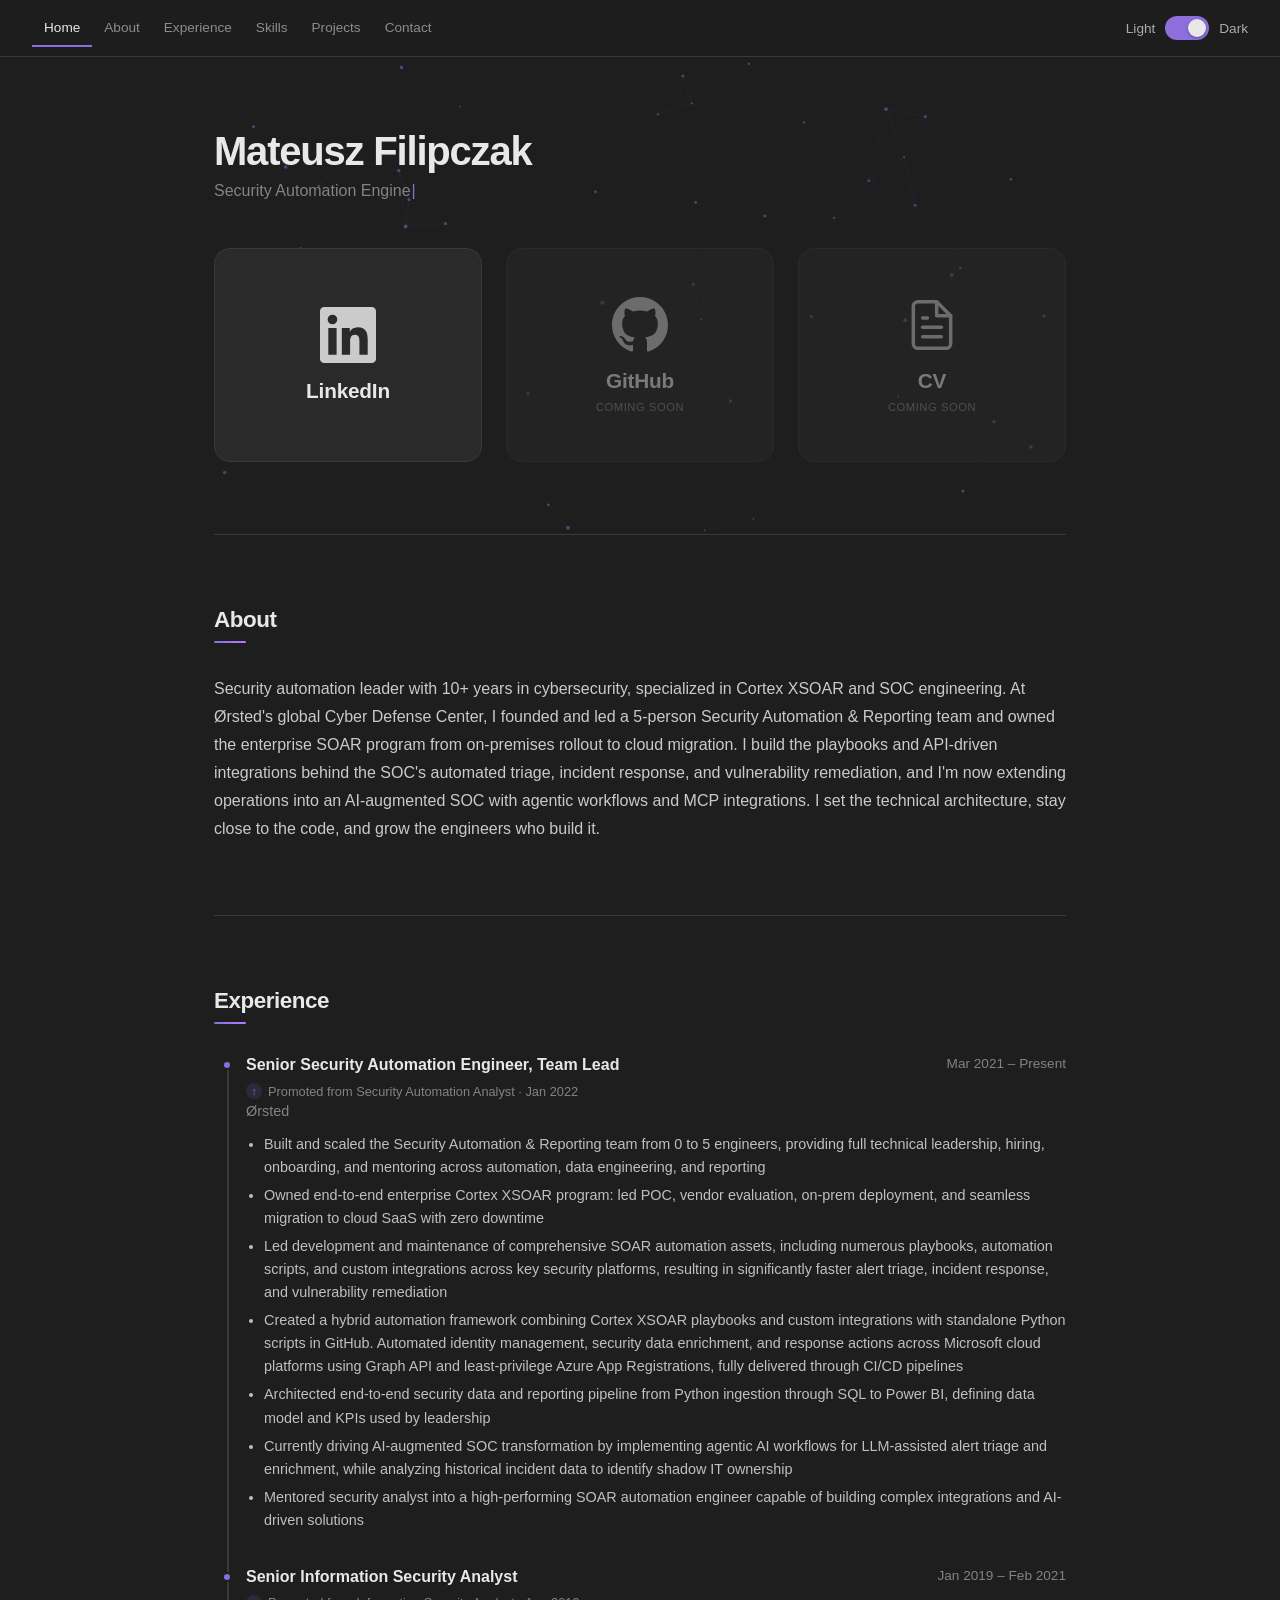
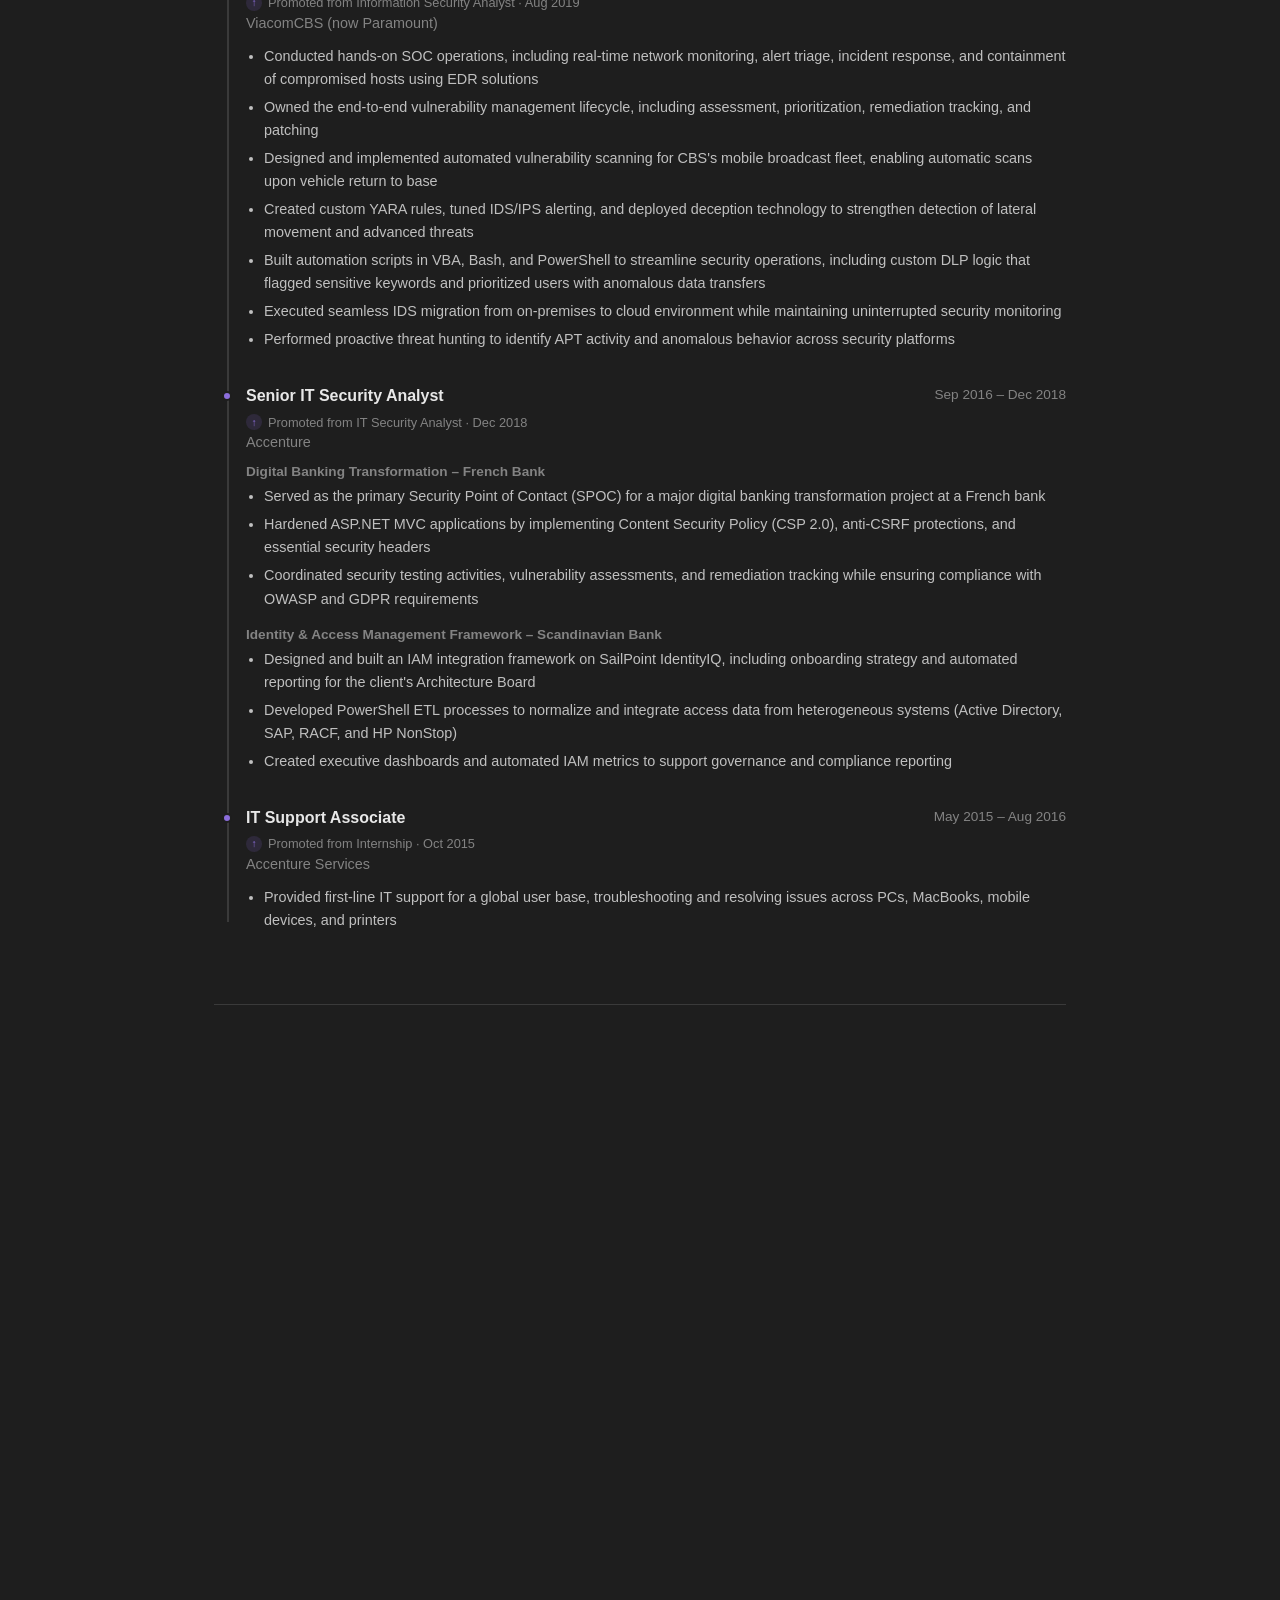
==== index.html @ 1e6f3a46 "Honor reduced-motion for reveals; harden atPageBottom; drop dead scrollbar CSS Code-review follow-up" ====
<!DOCTYPE html>
<html lang="en">
<head>
  <meta charset="UTF-8" />
  <meta name="viewport" content="width=device-width, initial-scale=1.0" />
  <title>Mateusz Filipczak | Cybersecurity, Security Automation & SecDevOps Engineer</title>
  <meta name="description" content="Cybersecurity Engineer specializing in Cortex XSOAR, API-driven SOC engineering, Security Analytics, Technical Leadership and SecDevOps. 10+ years of experience in cybersecurity." />
  <meta property="og:title" content="Mateusz Filipczak | Cybersecurity, Security Automation & SecDevOps Engineer" />
  <meta property="og:description" content="Cybersecurity Engineer specializing in Cortex XSOAR, API-driven SOC engineering, Security Analytics, Technical Leadership and SecDevOps. 10+ years of experience in cybersecurity." />
  <meta property="og:type" content="website" />
  <script>
    document.documentElement.classList.add('first-visit');
    // Always start at the top on reload (don't let the browser restore the
    // previous scroll position) so the intro/hero reveal begins at the top.
    if ('scrollRestoration' in history) history.scrollRestoration = 'manual';
    // Apply the saved theme BEFORE first paint (default: dark) so the page
    // never flashes the light background before the script at the end runs.
    try {
      if (localStorage.getItem('theme') !== 'light') {
        document.documentElement.setAttribute('data-theme', 'dark');
      }
    } catch (e) {}
    // Run the intro reveal once per session, unless the user prefers reduced motion.
    try {
      var reduce = window.matchMedia && matchMedia('(prefers-reduced-motion: reduce)').matches;
      if (!reduce && !sessionStorage.getItem('introSeen')) {
        document.documentElement.classList.add('intro');
        sessionStorage.setItem('introSeen', '1');
      }
    } catch (e) {}
  </script>
  <link rel="icon" type="image/svg+xml" href="data:image/svg+xml,<svg xmlns='http://www.w3.org/2000/svg' viewBox='0 0 24 24' fill='none' stroke='%238c6edc' stroke-width='2.5' stroke-linecap='round' stroke-linejoin='round'><polyline points='8,7 3,12 8,17'/><polyline points='16,7 21,12 16,17'/><line x1='14' y1='4.5' x2='10' y2='19.5'/></svg>">
  <!-- iOS "Add to Home Screen" uses this PNG (it ignores the SVG favicon above) -->
  <link rel="apple-touch-icon" href="assets/apple-touch-icon.png">
  <!-- Label shown under the icon on the iOS home screen (else it falls back to the host/title) -->
  <meta name="apple-mobile-web-app-title" content="filipczak.dev">
  <style>
    :root {
      --bg: #f5f5f5;
      --header-bg: rgba(245, 245, 245, 0.75);
      --text: #1a1a1a;
      --text-muted: rgba(26, 26, 26, 0.55);
      --banner-bg: #ffffff;
      --banner-border: #e0e0e0;
      --banner-hover-shadow: rgba(0, 0, 0, 0.12);
      --toggle-track: #c8c8c8;
      --toggle-thumb: #ffffff;
      --toggle-track-active: #8c6edc;
      --accent: #8c6edc;
    }

    [data-theme="dark"] {
      --bg: #1e1e1e;
      --header-bg: rgba(30, 30, 30, 0.75);
      --text: #e8e8e8;
      --text-muted: rgba(232, 232, 232, 0.5);
      --banner-bg: #2a2a2a;
      --banner-border: #3a3a3a;
      --banner-hover-shadow: rgba(0, 0, 0, 0.4);
      --toggle-track: #555;
      --toggle-thumb: #e8e8e8;
      --toggle-track-active: #8c6edc;
    }

    html {
      scroll-behavior: smooth;
      background: var(--bg);
      scrollbar-color: var(--accent) var(--bg);
      scrollbar-width: thin;
    }

    ::-webkit-scrollbar { width: 4px; }
    ::-webkit-scrollbar-track { background: transparent; }
    ::-webkit-scrollbar-thumb { background: rgba(140, 110, 220, 0.45); border-radius: 4px; }
    ::-webkit-scrollbar-thumb:hover { background: var(--accent); }

    *, *::before, *::after { box-sizing: border-box; margin: 0; padding: 0; }

    body {
      font-family: -apple-system, BlinkMacSystemFont, "Segoe UI", Roboto, sans-serif;
      background: var(--bg);
      color: var(--text);
      transition: background 0.25s, color 0.25s;
      min-height: 100vh;
    }

    /* ── Header ── */
    header {
      position: sticky;
      top: 0;
      z-index: 100;
      border-bottom: 1px solid var(--banner-border);
      transition: border-color 0.25s;
    }

    /* Blur lives on a pseudo-element, NOT on <header> itself. If the header
       carried backdrop-filter it would become a "backdrop root" and the
       mobile nav dropdown (a descendant) could no longer blur the page
       behind it. Keeping the filter off <header> lets the dropdown blur work. */
    header::before {
      content: '';
      position: absolute;
      inset: 0;
      z-index: -1;
      background: var(--header-bg);
      backdrop-filter: blur(14px);
      -webkit-backdrop-filter: blur(14px);
      transition: background 0.25s;
    }

    .header-inner {
      display: flex;
      align-items: center;
      padding: 0 32px;
      min-height: 56px;
      gap: 16px;
    }

/* ── Toggle switch ── */
    .toggle-wrap {
      display: flex;
      align-items: center;
      gap: 10px;
      font-size: 0.85rem;
      user-select: none;
    }

    .toggle-wrap input {
      position: absolute;
      width: 1px;
      height: 1px;
      padding: 0;
      margin: -1px;
      overflow: hidden;
      clip: rect(0, 0, 0, 0);
      white-space: nowrap;
      border: 0;
    }

    .toggle-track {
      width: 44px;
      height: 24px;
      background: var(--toggle-track);
      border-radius: 12px;
      position: relative;
      cursor: pointer;
      transition: background 0.2s;
      flex-shrink: 0;
    }

    .toggle-track::after {
      content: "";
      position: absolute;
      top: 3px;
      left: 3px;
      width: 18px;
      height: 18px;
      border-radius: 50%;
      background: var(--toggle-thumb);
      transition: transform 0.2s, background 0.2s;
      box-shadow: 0 1px 3px rgba(0,0,0,0.3);
    }

    label:has(input:checked) .toggle-track {
      background: var(--toggle-track-active);
    }

    label:has(input:checked) .toggle-track::after {
      transform: translateX(20px);
    }

    label:has(input:focus-visible) .toggle-track {
      outline: 2px solid var(--toggle-track-active);
      outline-offset: 2px;
    }

    .toggle-label { color: var(--text); opacity: 0.7; }

    /* ── Nav ── */
    .site-nav {
      display: flex;
      flex: 1;
      overflow-x: auto;
      scrollbar-width: none;
    }

    .site-nav::-webkit-scrollbar { display: none; }

    .nav-link {
      padding: 10px 12px;
      font-size: 0.85rem;
      font-weight: 500;
      color: var(--text);
      text-decoration: none;
      opacity: 0.55;
      transition: opacity 0.15s;
      white-space: nowrap;
      border-bottom: 2px solid transparent;
    }

    /* Hover-brighten only with a real pointer. `@media (hover: hover)` is NOT
       enough — iPadOS Safari matches it (it reports as desktop-class), so a tap
       leaves `:hover` "stuck" on every tapped tab, which looks like several
       highlights at once next to the JS-managed .active link. `html.touch` is
       added by JS on the first touch, which reliably disables hover there. */
    html:not(.touch) .nav-link:hover { opacity: 0.85; }

    .nav-link.active {
      opacity: 1;
      border-bottom-color: var(--accent);
    }

    /* ── Main / sections ── */
    main {
      max-width: 900px;
      margin: 0 auto;
      padding: 0 24px;
    }

    .section {
      padding: 72px 0;
    }

    .section + .section {
      border-top: 1px solid var(--banner-border);
    }

    section[id] {
      scroll-margin-top: 72px;
    }

    /* Skip internal layout/paint for sections while they're off-screen.
       This is the property that actually cuts the reflow cost when the
       experience list expands/collapses, since everything below it would
       otherwise be re-laid-out every frame. contain-intrinsic-size reserves
       a placeholder height so the scrollbar doesn't jump. */
    #skills, #projects, #contact, footer {
      content-visibility: auto;
      contain-intrinsic-size: auto 600px;
    }

    .section h2 {
      font-size: 1.4rem;
      font-weight: 700;
      letter-spacing: -0.02em;
      margin-bottom: 32px;
      display: inline-block;
      position: relative;
      padding-bottom: 10px;
    }

    .section h2::after {
      content: '';
      position: absolute;
      left: 0;
      bottom: 0;
      width: 32px;
      height: 2.5px;
      border-radius: 2px;
      background: linear-gradient(90deg, var(--accent), #b47aff);
    }

    /* ── Home intro ── */
    .home-intro {
      margin-bottom: 48px;
    }

    .home-name {
      font-size: 2.5rem;
      font-weight: 700;
      letter-spacing: -0.03em;
      margin-bottom: 8px;
    }

    .home-tagline {
      font-size: 1rem;
      color: var(--text-muted);
    }

    /* ── Banners (home) ── */
    .banners {
      display: flex;
      gap: 24px;
    }

    .banner {
      flex: 1;
      display: flex;
      flex-direction: column;
      align-items: center;
      justify-content: center;
      gap: 16px;
      padding: 48px 24px;
      background: var(--banner-bg);
      border: 1px solid var(--banner-border);
      border-radius: 16px;
      text-decoration: none;
      color: var(--text);
      transition: transform 0.18s, box-shadow 0.18s, background 0.25s, border-color 0.25s;
    }

    .banner:hover {
      transform: translateY(-4px);
      box-shadow: 0 8px 28px rgba(140, 110, 220, 0.18);
      border-color: var(--accent);
      background: rgba(140, 110, 220, 0.03);
    }

    .banner:active { transform: translateY(-2px); }

    .banner--soon {
      opacity: 0.45;
      cursor: default;
      pointer-events: none;
    }

    .banner--soon::after {
      content: "Coming soon";
      font-size: 0.7rem;
      font-weight: 500;
      letter-spacing: 0.05em;
      text-transform: uppercase;
      color: var(--text-muted);
      margin-top: -8px;
    }

    .banner-icon {
      width: 56px;
      height: 56px;
      opacity: 0.85;
    }

    .banner span {
      font-size: 1.3rem;
      font-weight: 600;
      letter-spacing: -0.01em;
    }

    /* ── About ── */
    .about-text {
      font-size: 1rem;
      line-height: 1.75;
      color: var(--text);
      opacity: 0.85;
      max-width: 900px;
    }

    /* ── Experience ── */
    .experience-list {
      display: flex;
      flex-direction: column;
      gap: 36px;
      position: relative;
      padding-left: 32px;
    }

    .experience-list::before {
      content: '';
      position: absolute;
      left: 13px;
      top: 10px;
      bottom: 10px;
      width: 1.5px;
      background: var(--banner-border);
      transition: background 0.25s;
    }

    .exp-entry {
      display: grid;
      grid-template-columns: 1fr auto;
      column-gap: 16px;
      row-gap: 4px;
      position: relative;
    }

    .exp-entry::before {
      content: '';
      position: absolute;
      left: -24px;
      top: 4px;
      width: 10px;
      height: 10px;
      border-radius: 50%;
      background: var(--accent);
      border: 2.5px solid var(--bg);
      transition: background 0.25s, border-color 0.25s;
    }

    .exp-entry.dot-active::before {
      animation: dot-pulse 2.5s ease-in-out infinite;
    }

    @keyframes dot-pulse {
      0%, 100% { box-shadow: 0 0 0 3px rgba(140, 110, 220, 0.25); }
      50%       { box-shadow: 0 0 0 7px rgba(140, 110, 220, 0); }
    }

    .exp-title {
      font-size: 1rem;
      font-weight: 600;
      transition: color 0.3s ease;
    }

    /* Highlight the title of the entry whose dot is currently pulsing */
    .exp-entry.dot-active .exp-title {
      color: var(--accent);
    }

    .exp-company {
      font-size: 0.9rem;
      color: var(--text-muted);
      grid-column: 1;
    }

    .exp-date {
      font-size: 0.85rem;
      color: var(--text-muted);
      text-align: right;
      white-space: nowrap;
      grid-row: 1;
      grid-column: 2;
      align-self: start;
    }

    .exp-bullets {
      grid-column: 1 / -1;
      margin-top: 10px;
      padding-left: 18px;
      display: flex;
      flex-direction: column;
      gap: 5px;
    }

    .exp-bullets li {
      font-size: 0.9rem;
      line-height: 1.6;
      color: var(--text);
      opacity: 0.8;
    }

    .exp-projects {
      grid-column: 1 / -1;
      margin-top: 10px;
      display: flex;
      flex-direction: column;
      gap: 16px;
    }

    .exp-project-name {
      font-size: 0.85rem;
      font-weight: 600;
      color: var(--text-muted);
      margin-bottom: 6px;
    }

    .exp-projects .exp-bullets {
      margin-top: 0;
    }

    .exp-promo {
      grid-column: 1;
      margin-top: 5px;
      font-size: 0.8rem;
      color: var(--text-muted);
      display: flex;
      align-items: center;
      gap: 6px;
    }

    .exp-promo::before {
      content: '↑';
      display: inline-flex;
      align-items: center;
      justify-content: center;
      width: 16px;
      height: 16px;
      border-radius: 50%;
      background: rgba(140, 110, 220, 0.15);
      color: var(--accent);
      font-size: 0.65rem;
      font-weight: 700;
      flex-shrink: 0;
    }

    /* ── Skills ── */
    .skills-grid {
      display: grid;
      grid-template-columns: repeat(2, 1fr);
      gap: 16px;
      align-items: start;
    }

    .skill-category {
      background: var(--banner-bg);
      border: 1px solid var(--banner-border);
      border-radius: 12px;
      padding: 20px 22px;
      transition: background 0.25s, border-color 0.25s;
    }

    .skill-category h3 {
      font-size: 0.72rem;
      font-weight: 600;
      letter-spacing: 0.08em;
      text-transform: uppercase;
      color: var(--text-muted);
      margin-bottom: 0;
      display: flex;
      align-items: center;
      justify-content: space-between;
    }

    /* Unified accent color for all skill categories */
    .skill-category { --cat-rgb: 140, 110, 220; }

    .skill-level {
      font-size: 0.7rem;
      font-weight: 600;
      letter-spacing: 0.04em;
      color: rgb(var(--cat-rgb));
      text-transform: uppercase;
    }

    .skill-bar {
      height: 3px;
      background: var(--banner-border);
      border-radius: 2px;
      margin: 10px 0 14px;
      overflow: hidden;
      transition: background 0.25s;
    }

    .skill-bar-fill {
      height: 100%;
      width: 0;
      background: linear-gradient(90deg, rgb(var(--cat-rgb)), rgba(var(--cat-rgb), 0.4));
      border-radius: 2px;
      transition: width 1.35s cubic-bezier(0.25, 0.46, 0.45, 0.94) 0.25s;
    }

    .skill-category.is-visible .skill-bar-fill {
      width: var(--bar-width, 80%);
    }

    .skill-tags {
      display: flex;
      flex-wrap: wrap;
      gap: 8px;
    }

    .skill-tag {
      padding: 5px 12px;
      background: rgba(var(--cat-rgb), 0.08);
      border: 1px solid rgba(var(--cat-rgb), 0.22);
      border-radius: 20px;
      font-size: 0.82rem;
      font-weight: 500;
      cursor: pointer;
      transition: background 0.2s, border-color 0.2s, transform 0.15s;
    }

    .skill-tag:hover,
    .skill-tag:focus-visible {
      background: rgba(var(--cat-rgb), 0.16);
      border-color: rgba(var(--cat-rgb), 0.45);
      transform: translateY(-1px);
      outline: none;
    }

    /* ── Skill info popover ── */
    .skill-popover {
      position: absolute;
      z-index: 200;
      max-width: 260px;
      padding: 12px 14px;
      background: var(--banner-bg);
      border: 1px solid var(--accent);
      border-radius: 10px;
      box-shadow: 0 10px 30px rgba(140, 110, 220, 0.25);
      font-size: 0.82rem;
      line-height: 1.55;
      color: var(--text);
      opacity: 0;
      transform: translateY(6px) scale(0.97);
      transform-origin: top center;
      transition: opacity 0.18s ease, transform 0.18s ease;
      pointer-events: none;
    }

    .skill-popover.is-visible {
      opacity: 1;
      transform: translateY(0) scale(1);
    }

    .skill-popover-title {
      font-weight: 600;
      color: var(--accent);
      font-size: 0.8rem;
      margin-bottom: 4px;
    }

    /* ── Projects ── */
    .projects-grid {
      display: grid;
      grid-template-columns: repeat(auto-fill, minmax(260px, 1fr));
      gap: 20px;
    }

    .project-card {
      background: var(--banner-bg);
      border: 1px solid var(--banner-border);
      border-radius: 12px;
      padding: 24px;
      display: flex;
      flex-direction: column;
      transition: background 0.22s, border-color 0.22s, transform 0.22s, box-shadow 0.22s;
    }

    .project-card:hover {
      border-color: var(--accent);
      transform: translateY(-4px);
      box-shadow: 0 8px 28px rgba(140, 110, 220, 0.18);
      background: rgba(140, 110, 220, 0.03);
    }

    .project-card h3 {
      font-size: 1rem;
      font-weight: 600;
      margin-bottom: 8px;
      transition: color 0.22s;
    }

    .project-card:hover h3 {
      color: var(--accent);
    }

    .project-card p {
      font-size: 0.875rem;
      line-height: 1.6;
      color: var(--text-muted);
    }

    .project-link {
      display: flex;
      align-items: center;
      gap: 7px;
      margin-top: auto;
      padding-top: 14px;
      border-top: 1px solid var(--banner-border);
      font-size: 0.8rem;
      color: var(--text-muted);
      text-decoration: none;
      opacity: 0.45;
      pointer-events: none;
      cursor: default;
      transition: border-color 0.25s;
    }

    .project-link svg {
      width: 13px;
      height: 13px;
      flex-shrink: 0;
    }

    .project-link-soon {
      margin-left: auto;
      font-size: 0.72rem;
      font-weight: 500;
      letter-spacing: 0.05em;
      text-transform: uppercase;
    }

    /* ── Contact ── */
    .contact-card {
      background: var(--banner-bg);
      border: 1px solid var(--banner-border);
      border-radius: 16px;
      padding: 36px 40px;
      display: grid;
      grid-template-columns: 1fr 1fr;
      gap: 40px;
      align-items: center;
      transition: background 0.25s, border-color 0.25s;
    }

    .contact-card-heading {
      font-size: 1.2rem;
      font-weight: 700;
      letter-spacing: -0.02em;
      margin-bottom: 8px;
    }

    .contact-card-tagline {
      font-size: 0.9rem;
      line-height: 1.65;
      color: var(--text-muted);
      margin: 0;
    }

    .contact-right {
      display: flex;
      flex-direction: column;
      gap: 16px;
    }

    .contact-btn {
      display: inline-flex;
      align-items: center;
      gap: 10px;
      padding: 11px 20px;
      background: var(--accent);
      color: #fff;
      border-radius: 8px;
      font-size: 0.9rem;
      font-weight: 600;
      text-decoration: none;
      align-self: flex-start;
      transition: opacity 0.15s, transform 0.15s;
    }

    .contact-btn:hover {
      opacity: 0.88;
      transform: translateY(-2px);
    }

    .contact-btn svg {
      width: 15px;
      height: 15px;
      flex-shrink: 0;
    }

    .contact-secondary {
      display: flex;
      flex-direction: column;
      gap: 10px;
    }

    .contact-row {
      display: flex;
      align-items: center;
      gap: 8px;
      font-size: 0.88rem;
      color: var(--text-muted);
    }

    .contact-row svg {
      width: 14px;
      height: 14px;
      flex-shrink: 0;
      opacity: 0.6;
    }

    .contact-row a {
      color: var(--text);
      text-decoration: none;
      border-bottom: 1px solid var(--banner-border);
      transition: border-color 0.15s;
    }

    .contact-row a:hover { border-bottom-color: var(--text); }

    /* ── Intro reveal ── */
    /* Shown while html has .intro (added by the head script, skipped for
       prefers-reduced-motion and no-JS). The .intro-closing class keeps it
       displayed after .intro is removed, so it can animate out (converging
       into the hero canvas) instead of vanishing instantly. */
    #intro {
      position: fixed;
      inset: 0;
      z-index: 9999;
      background: var(--bg);
      display: none;
    }

    html.intro #intro,
    #intro.intro-closing { display: block; }

    .intro-canvas {
      position: absolute;
      inset: 0;
      width: 100%;
      height: 100%;
    }

    /* Choreographed reveal: elements marked .intro-rise stay hidden + lowered
       while the intro is active (html.intro), then play a staggered rise-in
       animation once the intro finishes (html.intro-done). Using a keyframe
       animation (not a transition) keeps each element's own transitions — e.g.
       the banner hover lift — intact. The overlay covers everything during the
       intro, so below-fold content needs no special handling.
       introRise omits its `to` opacity so each element animates up to its own
       natural value (the CV banner correctly settles at its dimmed 0.45). */
    @keyframes introRise {
      from { opacity: 0; transform: translateY(16px); }
    }

    html.intro .intro-rise {
      opacity: 0;
      transform: translateY(16px);
    }

    html.intro-done .intro-rise {
      animation: introRise 0.6s ease backwards;
    }

    html.intro-done header.intro-rise        { animation-delay: 0s; }
    html.intro-done .home-name.intro-rise    { animation-delay: 0.12s; }
    html.intro-done .home-tagline.intro-rise { animation-delay: 0.22s; }
    html.intro-done .banner.intro-rise:nth-child(1) { animation-delay: 0.30s; }
    html.intro-done .banner.intro-rise:nth-child(2) { animation-delay: 0.38s; }
    html.intro-done .banner.intro-rise:nth-child(3) { animation-delay: 0.46s; }

    /* ── Scroll animations ── */
    /* exp-entry / skill-category have no hover transitions, so the simple
       transition approach is fine. */
    .first-visit .exp-entry,
    .first-visit .skill-category {
      opacity: 0;
      transform: translateY(24px);
      transition: opacity 0.7s ease, transform 0.7s ease;
    }

    .first-visit .exp-entry.is-visible,
    .first-visit .skill-category.is-visible {
      opacity: 1;
      transform: none;
    }

    /* Cards DO have their own hover transitions (lift/glow), so the entrance
       uses a keyframe animation instead of a transition — and JS adds
       .entrance-done on animationend to release it, so hover works afterward. */
    @keyframes riseIn {
      from { opacity: 0; transform: translateY(24px); }
      to   { opacity: 1; transform: translateY(0); }
    }

    .first-visit .project-card,
    .first-visit .contact-card {
      opacity: 0;
    }

    .first-visit .project-card.is-visible,
    .first-visit .contact-card.is-visible {
      animation: riseIn 0.7s ease forwards;
    }

    .first-visit .project-card.entrance-done,
    .first-visit .contact-card.entrance-done {
      animation: none;
      opacity: 1;
    }

    /* Honor reduced-motion: show the scroll-reveal elements immediately with no
       slide/fade. !important so it wins over the higher-specificity .is-visible
       rules above regardless of source order. */
    @media (prefers-reduced-motion: reduce) {
      .first-visit .exp-entry,
      .first-visit .skill-category,
      .first-visit .project-card,
      .first-visit .contact-card,
      .first-visit .project-card.is-visible,
      .first-visit .contact-card.is-visible {
        opacity: 1 !important;
        transform: none !important;
        transition: none !important;
        animation: none !important;
      }
    }

    /* ── Footer ── */
    footer {
      background: var(--banner-bg);
      border-top: 1px solid var(--banner-border);
      transition: background 0.25s, border-color 0.25s;
    }

    .footer-inner {
      max-width: 900px;
      margin: 0 auto;
      padding: 0 32px;
      min-height: 56px;
      display: flex;
      align-items: center;
      justify-content: center;
    }

    .footer-inner p {
      font-size: 0.85rem;
      color: var(--text-muted);
    }

    /* ── Hero canvas ── */
    #home {
      position: relative;
      overflow: hidden;
    }

    .home-canvas {
      position: absolute;
      inset: 0;
      width: 100%;
      height: 100%;
      pointer-events: none;
    }

    .home-intro,
    .banners {
      position: relative;
      z-index: 1;
    }

    /* ── Typing cursor ── */
    .typed-cursor {
      display: inline-block;
      color: var(--accent);
      animation: cursor-blink 1s step-end infinite;
      margin-left: 1px;
    }

    @keyframes cursor-blink {
      0%, 100% { opacity: 1; }
      50%       { opacity: 0; }
    }

    /* ── Hamburger ── */
    .nav-toggle {
      display: none;
      background: none;
      border: none;
      cursor: pointer;
      padding: 8px;
      color: var(--text);
      flex-shrink: 0;
    }

    /* ── Responsive ── */
    @media (max-width: 520px) {
      .header-inner { padding: 0 12px; gap: 0; justify-content: space-between; }

      .nav-toggle { display: flex; align-items: center; }

      .site-nav {
        display: flex;
        position: absolute;
        top: 100%;
        left: 0;
        right: 0;
        flex-direction: column;
        background: var(--header-bg);
        backdrop-filter: blur(14px);
        -webkit-backdrop-filter: blur(14px);
        border-top: 1px solid var(--banner-border);
        border-bottom: 1px solid var(--banner-border);
        padding: 8px 0;
        z-index: 99;
        /* Closed state — animated, not display:none (so it can transition
           and so the backdrop blur actually renders) */
        opacity: 0;
        visibility: hidden;
        transform: translateY(-10px);
        transition: opacity 0.25s ease, transform 0.25s ease, visibility 0s linear 0.25s;
      }

      .site-nav.nav-open {
        opacity: 1;
        visibility: visible;
        transform: translateY(0);
        transition: opacity 0.25s ease, transform 0.25s ease;
      }

      .nav-link {
        padding: 12px 24px;
        border-bottom: none;
        border-left: 2px solid transparent;
      }

      .nav-link.active {
        border-left-color: var(--accent);
        border-bottom-color: transparent;
      }

      .banners { flex-direction: column; }
      .exp-entry { grid-template-columns: 1fr; }
      .exp-date { grid-row: auto; grid-column: auto; text-align: left; }
      .skills-grid { grid-template-columns: 1fr; }
      .contact-card { grid-template-columns: 1fr; gap: 24px; }


      .read-more-btn {
        display: inline-flex;
        align-items: center;
        background: none;
        border: none;
        padding: 6px 0;
        margin-top: 4px;
        font-size: 0.82rem;
        font-weight: 600;
        color: var(--accent);
        cursor: pointer;
        font-family: inherit;
      }

      .read-more-btn:hover { opacity: 0.7; }
    }
  </style>
</head>
<body>

<div id="intro" aria-hidden="true">
  <canvas class="intro-canvas"></canvas>
</div>

<header class="intro-rise">
  <div class="header-inner">
    <button class="nav-toggle" aria-label="Toggle navigation" aria-expanded="false">
      <svg width="20" height="20" viewBox="0 0 20 20" fill="currentColor">
        <rect y="3" width="20" height="2" rx="1"/>
        <rect y="9" width="20" height="2" rx="1"/>
        <rect y="15" width="20" height="2" rx="1"/>
      </svg>
    </button>
    <nav class="site-nav" aria-label="Main navigation">
      <a href="#home" class="nav-link">Home</a>
      <a href="#about" class="nav-link">About</a>
      <a href="#experience" class="nav-link">Experience</a>
      <a href="#skills" class="nav-link">Skills</a>
      <a href="#projects" class="nav-link">Projects</a>
      <a href="#contact" class="nav-link">Contact</a>
    </nav>
    <label class="toggle-wrap">
      <span class="toggle-label">Light</span>
      <input type="checkbox" id="theme-toggle" aria-label="Toggle dark mode" />
      <span class="toggle-track"></span>
      <span class="toggle-label">Dark</span>
    </label>
  </div>
</header>

<main>

  <!-- Home -->
  <section id="home" class="section">
    <canvas class="home-canvas" aria-hidden="true"></canvas>
    <div class="home-intro">
      <div class="home-name intro-rise">Mateusz Filipczak</div>
      <p class="home-tagline intro-rise">Security Automation Engineer & Technical Team Lead · 10+ years in cybersecurity</p>
    </div>
    <div class="banners">

      <a href="https://www.linkedin.com/in/mateusz-f-/" class="banner intro-rise" id="linkedin-banner">
        <svg class="banner-icon" viewBox="0 0 24 24" fill="currentColor">
          <path d="M20.447 20.452h-3.554v-5.569c0-1.328-.027-3.037-1.852-3.037-1.853 0-2.136 1.445-2.136 2.939v5.667H9.351V9h3.414v1.561h.046c.477-.9 1.637-1.85 3.37-1.85 3.601 0 4.267 2.37 4.267 5.455v6.286zM5.337 7.433a2.062 2.062 0 0 1-2.063-2.065 2.064 2.064 0 1 1 2.063 2.065zm1.782 13.019H3.555V9h3.564v11.452zM22.225 0H1.771C.792 0 0 .774 0 1.729v20.542C0 23.227.792 24 1.771 24h20.451C23.2 24 24 23.227 24 22.271V1.729C24 .774 23.2 0 22.222 0h.003z"/>
        </svg>
        <span>LinkedIn</span>
      </a>

      <a href="#" class="banner banner--soon intro-rise" id="github-banner" tabindex="-1" aria-disabled="true">
        <svg class="banner-icon" viewBox="0 0 24 24" fill="currentColor">
          <path d="M12 0C5.374 0 0 5.373 0 12c0 5.302 3.438 9.8 8.207 11.387.599.111
            .793-.261.793-.577v-2.234c-3.338.726-4.033-1.416-4.033-1.416-.546-1.387-1.333-1.756-1.333-1.756-1.089-.745.083-.729.083-.729
            1.205.084 1.839 1.237 1.839 1.237 1.07 1.834 2.807 1.304 3.492.997.107-.775.418-1.305.762-1.604-2.665-.305-5.467-1.334-5.467-5.931
            0-1.311.469-2.381 1.236-3.221-.124-.303-.535-1.524.117-3.176 0 0 1.008-.322 3.301 1.23A11.509 11.509 0 0 1 12 5.803c1.02.005
            2.047.138 3.006.404 2.291-1.552 3.297-1.23 3.297-1.23.653 1.653.242 2.874.118 3.176.77.84 1.235 1.911 1.235 3.221
            0 4.609-2.807 5.624-5.479 5.921.43.372.823 1.102.823 2.222v3.293c0 .319.192.694.801.576C20.566 21.797 24 17.3 24 12
            24 5.373 18.627 0 12 0z"/>
        </svg>
        <span>GitHub</span>
      </a>

      <a href="#" class="banner banner--soon intro-rise" id="resume-banner" tabindex="-1" aria-disabled="true">
        <svg class="banner-icon" viewBox="0 0 24 24" fill="none" stroke="currentColor"
             stroke-width="1.5" stroke-linecap="round" stroke-linejoin="round">
          <path d="M14 2H6a2 2 0 0 0-2 2v16a2 2 0 0 0 2 2h12a2 2 0 0 0 2-2V8z"/>
          <polyline points="14 2 14 8 20 8"/>
          <line x1="16" y1="13" x2="8" y2="13"/>
          <line x1="16" y1="17" x2="8" y2="17"/>
          <polyline points="10 9 9 9 8 9"/>
        </svg>
        <span>CV</span>
      </a>

    </div>
  </section>

  <!-- About -->
  <section id="about" class="section">
    <h2>About</h2>
    <p class="about-text">
      Security automation leader with 10+ years in cybersecurity, specialized in Cortex XSOAR and SOC engineering.
      At Ørsted's global Cyber Defense Center, I founded and led a 5-person Security Automation & Reporting team and
      owned the enterprise SOAR program from on-premises rollout to cloud migration. I build the playbooks and
      API-driven integrations behind the SOC's automated triage, incident response, and vulnerability
      remediation, and I'm now extending operations into an AI-augmented SOC with agentic workflows and MCP integrations.
      I set the technical architecture, stay close to the code, and grow the engineers who build it.
    </p>
  </section>

  <!-- Experience -->
  <section id="experience" class="section">
    <h2>Experience</h2>
    <div class="experience-list">

      <div class="exp-entry">
        <div class="exp-title">Senior Security Automation Engineer, Team Lead</div>
        <div class="exp-date">Mar 2021 – Present</div>
        <div class="exp-promo">Promoted from Security Automation Analyst · Jan 2022</div>
        <div class="exp-company">Ørsted</div>
        <ul class="exp-bullets">
          <li>Built and scaled the Security Automation & Reporting team from 0 to 5 engineers, providing full technical leadership, hiring, onboarding, and mentoring across automation, data engineering, and reporting</li>
          <li>Owned end-to-end enterprise Cortex XSOAR program: led POC, vendor evaluation, on-prem deployment, and seamless migration to cloud SaaS with zero downtime</li>
          <li>Led development and maintenance of comprehensive SOAR automation assets, including numerous playbooks, automation scripts, and custom integrations across key security platforms, resulting in significantly faster alert triage, incident response, and vulnerability remediation</li>
          <li>Created a hybrid automation framework combining Cortex XSOAR playbooks and custom integrations with standalone Python scripts in GitHub. Automated identity management, security data enrichment, and response actions across Microsoft cloud platforms using Graph API and least-privilege Azure App Registrations, fully delivered through CI/CD pipelines</li>
          <li>Architected end-to-end security data and reporting pipeline from Python ingestion through SQL to Power BI, defining data model and KPIs used by leadership</li>
          <li>Currently driving AI-augmented SOC transformation by implementing agentic AI workflows for LLM-assisted alert triage and enrichment, while analyzing historical incident data to identify shadow IT ownership</li>
          <li>Mentored security analyst into a high-performing SOAR automation engineer capable of building complex integrations and AI-driven solutions</li>
        </ul>
      </div>

      <div class="exp-entry">
        <div class="exp-title">Senior Information Security Analyst</div>
        <div class="exp-date">Jan 2019 – Feb 2021</div>
        <div class="exp-promo">Promoted from Information Security Analyst · Aug 2019</div>
        <div class="exp-company">ViacomCBS (now Paramount)</div>
        <ul class="exp-bullets">
          <li>Conducted hands-on SOC operations, including real-time network monitoring, alert triage, incident response, and containment of compromised hosts using EDR solutions</li>
          <li>Owned the end-to-end vulnerability management lifecycle, including assessment, prioritization, remediation tracking, and patching</li>
          <li>Designed and implemented automated vulnerability scanning for CBS's mobile broadcast fleet, enabling automatic scans upon vehicle return to base</li>
          <li>Created custom YARA rules, tuned IDS/IPS alerting, and deployed deception technology to strengthen detection of lateral movement and advanced threats</li>
          <li>Built automation scripts in VBA, Bash, and PowerShell to streamline security operations, including custom DLP logic that flagged sensitive keywords and prioritized users with anomalous data transfers</li>
<li>Executed seamless IDS migration from on-premises to cloud environment while maintaining uninterrupted security monitoring</li>
          <li>Performed proactive threat hunting to identify APT activity and anomalous behavior across security platforms</li>
        </ul>
      </div>

      <div class="exp-entry">
        <div class="exp-title">Senior IT Security Analyst</div>
        <div class="exp-date">Sep 2016 – Dec 2018</div>
        <div class="exp-promo">Promoted from IT Security Analyst · Dec 2018</div>
        <div class="exp-company">Accenture</div>
        <div class="exp-projects">
          <div class="exp-project">
            <div class="exp-project-name">Digital Banking Transformation – French Bank</div>
            <ul class="exp-bullets">
              <li>Served as the primary Security Point of Contact (SPOC) for a major digital banking transformation project at a French bank</li>
              <li>Hardened ASP.NET MVC applications by implementing Content Security Policy (CSP 2.0), anti-CSRF protections, and essential security headers</li>
              <li>Coordinated security testing activities, vulnerability assessments, and remediation tracking while ensuring compliance with OWASP and GDPR requirements</li>
            </ul>
          </div>
          <div class="exp-project">
            <div class="exp-project-name">Identity & Access Management Framework – Scandinavian Bank</div>
            <ul class="exp-bullets">
              <li>Designed and built an IAM integration framework on SailPoint IdentityIQ, including onboarding strategy and automated reporting for the client's Architecture Board</li>
              <li>Developed PowerShell ETL processes to normalize and integrate access data from heterogeneous systems (Active Directory, SAP, RACF, and HP NonStop)</li>
              <li>Created executive dashboards and automated IAM metrics to support governance and compliance reporting</li>
            </ul>
          </div>
        </div>
      </div>

      <div class="exp-entry">
        <div class="exp-title">IT Support Associate</div>
        <div class="exp-date">May 2015 – Aug 2016</div>
        <div class="exp-promo">Promoted from Internship · Oct 2015</div>
        <div class="exp-company">Accenture Services</div>
        <ul class="exp-bullets">
          <li>Provided first-line IT support for a global user base, troubleshooting and resolving issues across PCs, MacBooks, mobile devices, and printers</li>
        </ul>
      </div>

    </div>
  </section>

  <!-- Skills -->
  <section id="skills" class="section">
    <h2>Skills</h2>
    <div class="skills-grid">

      <div class="skill-category" style="--bar-width: 95%">
        <h3>Security Automation & SOAR <span class="skill-level">Expert</span></h3>
        <div class="skill-bar"><div class="skill-bar-fill"></div></div>
        <div class="skill-tags">
          <span class="skill-tag">Cortex XSOAR 8</span>
          <span class="skill-tag">Python</span>
          <span class="skill-tag">Playbook Development</span>
          <span class="skill-tag">REST APIs</span>
          <span class="skill-tag">GraphQL</span>
          <span class="skill-tag">API Integrations</span>
          <span class="skill-tag">JSON / YAML</span>
        </div>
      </div>

      <div class="skill-category" style="--bar-width: 85%">
        <h3>SOC & Detection Engineering <span class="skill-level">Advanced</span></h3>
        <div class="skill-bar"><div class="skill-bar-fill"></div></div>
        <div class="skill-tags">
          <span class="skill-tag">Incident Response</span>
          <span class="skill-tag">Threat Hunting</span>
          <span class="skill-tag">SIEM</span>
          <span class="skill-tag">EDR</span>
          <span class="skill-tag">Detection Engineering</span>
          <span class="skill-tag">Vulnerability Management</span>
          <span class="skill-tag">YARA</span>
          <span class="skill-tag">Deception Technology</span>
        </div>
      </div>

      <div class="skill-category" style="--bar-width: 80%">
        <h3>Security Data & Analytics <span class="skill-level">Advanced</span></h3>
        <div class="skill-bar"><div class="skill-bar-fill"></div></div>
        <div class="skill-tags">
          <span class="skill-tag">SQL</span>
          <span class="skill-tag">Power BI</span>
          <span class="skill-tag">KQL / SPL</span>
          <span class="skill-tag">Security Data Pipelines</span>
          <span class="skill-tag">Security Metrics & Reporting</span>
        </div>
      </div>

      <div class="skill-category" style="--bar-width: 75%">
        <h3>Cloud & DevSecOps <span class="skill-level">Proficient</span></h3>
        <div class="skill-bar"><div class="skill-bar-fill"></div></div>
        <div class="skill-tags">
          <span class="skill-tag">Azure</span>
          <span class="skill-tag">Microsoft Graph API</span>
          <span class="skill-tag">CI/CD</span>
          <span class="skill-tag">Git</span>
          <span class="skill-tag">Docker</span>
          <span class="skill-tag">DevSecOps</span>
          <span class="skill-tag">Security as Code</span>
        </div>
      </div>

      <div class="skill-category" style="--bar-width: 65%">
        <h3>AI & Emerging Technologies <span class="skill-level">Active</span></h3>
        <div class="skill-bar"><div class="skill-bar-fill"></div></div>
        <div class="skill-tags">
          <span class="skill-tag">Agentic AI Workflows</span>
          <span class="skill-tag">MCP Integrations</span>
          <span class="skill-tag">LLM-assisted Security Operations</span>
        </div>
      </div>

      <div class="skill-category" style="--bar-width: 85%">
        <h3>Technical Leadership <span class="skill-level">Advanced</span></h3>
        <div class="skill-bar"><div class="skill-bar-fill"></div></div>
        <div class="skill-tags">
          <span class="skill-tag">Team Building & Mentoring</span>
          <span class="skill-tag">Architecture Reviews</span>
          <span class="skill-tag">Technical Strategy</span>
          <span class="skill-tag">Stakeholder Communication</span>
        </div>
      </div>

    </div>
  </section>

  <!-- Projects -->
  <section id="projects" class="section">
    <h2>Projects</h2>
    <div class="projects-grid">

      <div class="project-card">
        <h3>XSOAR Automation Library</h3>
        <p>A collection of reusable Cortex XSOAR integrations and playbook components for common SOC workflows.</p>
        <a href="#" class="project-link" tabindex="-1" aria-disabled="true">
          <svg viewBox="0 0 24 24" fill="currentColor"><path d="M12 0C5.374 0 0 5.373 0 12c0 5.302 3.438 9.8 8.207 11.387.599.111.793-.261.793-.577v-2.234c-3.338.726-4.033-1.416-4.033-1.416-.546-1.387-1.333-1.756-1.333-1.756-1.089-.745.083-.729.083-.729 1.205.084 1.839 1.237 1.839 1.237 1.07 1.834 2.807 1.304 3.492.997.107-.775.418-1.305.762-1.604-2.665-.305-5.467-1.334-5.467-5.931 0-1.311.469-2.381 1.236-3.221-.124-.303-.535-1.524.117-3.176 0 0 1.008-.322 3.301 1.23A11.509 11.509 0 0 1 12 5.803c1.02.005 2.047.138 3.006.404 2.291-1.552 3.297-1.23 3.297-1.23.653 1.653.242 2.874.118 3.176.77.84 1.235 1.911 1.235 3.221 0 4.609-2.807 5.624-5.479 5.921.43.372.823 1.102.823 2.222v3.293c0 .319.192.694.801.576C20.566 21.797 24 17.3 24 12 24 5.373 18.627 0 12 0z"/></svg>
          View on GitHub
          <span class="project-link-soon">Coming soon</span>
        </a>
      </div>

      <div class="project-card">
        <h3>Security Analytics Dashboard</h3>
        <p>Real-time SOC metrics dashboard aggregating data from SIEM, ticketing, and threat intelligence sources.</p>
        <a href="#" class="project-link" tabindex="-1" aria-disabled="true">
          <svg viewBox="0 0 24 24" fill="currentColor"><path d="M12 0C5.374 0 0 5.373 0 12c0 5.302 3.438 9.8 8.207 11.387.599.111.793-.261.793-.577v-2.234c-3.338.726-4.033-1.416-4.033-1.416-.546-1.387-1.333-1.756-1.333-1.756-1.089-.745.083-.729.083-.729 1.205.084 1.839 1.237 1.839 1.237 1.07 1.834 2.807 1.304 3.492.997.107-.775.418-1.305.762-1.604-2.665-.305-5.467-1.334-5.467-5.931 0-1.311.469-2.381 1.236-3.221-.124-.303-.535-1.524.117-3.176 0 0 1.008-.322 3.301 1.23A11.509 11.509 0 0 1 12 5.803c1.02.005 2.047.138 3.006.404 2.291-1.552 3.297-1.23 3.297-1.23.653 1.653.242 2.874.118 3.176.77.84 1.235 1.911 1.235 3.221 0 4.609-2.807 5.624-5.479 5.921.43.372.823 1.102.823 2.222v3.293c0 .319.192.694.801.576C20.566 21.797 24 17.3 24 12 24 5.373 18.627 0 12 0z"/></svg>
          View on GitHub
          <span class="project-link-soon">Coming soon</span>
        </a>
      </div>

      <div class="project-card">
        <h3>SOC Metrics Framework</h3>
        <p>Framework for tracking and reporting key SOC KPIs — MTTD, MTTR, alert volume, and analyst workload.</p>
        <a href="#" class="project-link" tabindex="-1" aria-disabled="true">
          <svg viewBox="0 0 24 24" fill="currentColor"><path d="M12 0C5.374 0 0 5.373 0 12c0 5.302 3.438 9.8 8.207 11.387.599.111.793-.261.793-.577v-2.234c-3.338.726-4.033-1.416-4.033-1.416-.546-1.387-1.333-1.756-1.333-1.756-1.089-.745.083-.729.083-.729 1.205.084 1.839 1.237 1.839 1.237 1.07 1.834 2.807 1.304 3.492.997.107-.775.418-1.305.762-1.604-2.665-.305-5.467-1.334-5.467-5.931 0-1.311.469-2.381 1.236-3.221-.124-.303-.535-1.524.117-3.176 0 0 1.008-.322 3.301 1.23A11.509 11.509 0 0 1 12 5.803c1.02.005 2.047.138 3.006.404 2.291-1.552 3.297-1.23 3.297-1.23.653 1.653.242 2.874.118 3.176.77.84 1.235 1.911 1.235 3.221 0 4.609-2.807 5.624-5.479 5.921.43.372.823 1.102.823 2.222v3.293c0 .319.192.694.801.576C20.566 21.797 24 17.3 24 12 24 5.373 18.627 0 12 0z"/></svg>
          View on GitHub
          <span class="project-link-soon">Coming soon</span>
        </a>
      </div>

    </div>
  </section>

  <!-- Contact -->
  <section id="contact" class="section">
    <h2>Contact</h2>
    <div class="contact-card">
      <div class="contact-left">
        <div class="contact-card-heading">Let's connect</div>
        <p class="contact-card-tagline">Have a project in mind, a role to fill, or a security problem worth solving together?</p>
      </div>
      <div class="contact-right">
        <a href="mailto:mateusz.filipczak@outlook.com" class="contact-btn">
          <svg viewBox="0 0 24 24" fill="none" stroke="currentColor" stroke-width="2" stroke-linecap="round" stroke-linejoin="round">
            <rect x="2" y="4" width="20" height="16" rx="2"/>
            <polyline points="2,4 12,13 22,4"/>
          </svg>
          Send a message
        </a>
        <div class="contact-secondary">
          <div class="contact-row">
            <svg viewBox="0 0 24 24" fill="none" stroke="currentColor" stroke-width="2" stroke-linecap="round" stroke-linejoin="round">
              <circle cx="12" cy="12" r="10"/>
              <line x1="2" y1="12" x2="22" y2="12"/>
              <path d="M12 2a15.3 15.3 0 0 1 4 10 15.3 15.3 0 0 1-4 10 15.3 15.3 0 0 1-4-10 15.3 15.3 0 0 1 4-10z"/>
            </svg>
            <a href="https://filipczak.dev" target="_blank" rel="noopener">filipczak.dev</a>
          </div>
          <div class="contact-row">
            <svg viewBox="0 0 24 24" fill="none" stroke="currentColor" stroke-width="2" stroke-linecap="round" stroke-linejoin="round">
              <path d="M21 10c0 7-9 13-9 13S3 17 3 10a9 9 0 0 1 18 0z"/>
              <circle cx="12" cy="10" r="3"/>
            </svg>
            <span>Warsaw, Poland</span>
          </div>
        </div>
      </div>
    </div>
  </section>

</main>

<footer>
  <div class="footer-inner">
    <p>© 2026 Mateusz Filipczak · All rights reserved</p>
  </div>
</footer>

<script>
  const toggle = document.getElementById('theme-toggle');

  const saved = localStorage.getItem('theme');
  if (saved !== 'light') {
    document.documentElement.setAttribute('data-theme', 'dark');
    toggle.checked = true;
  }

  toggle.addEventListener('change', () => {
    if (toggle.checked) {
      document.documentElement.setAttribute('data-theme', 'dark');
      localStorage.setItem('theme', 'dark');
    } else {
      document.documentElement.removeAttribute('data-theme');
      localStorage.setItem('theme', 'light');
    }
  });


  const navLinks = document.querySelectorAll('.nav-link');
  const sections = document.querySelectorAll('section[id]');
  const siteNav = document.querySelector('.site-nav');
  const navToggle = document.querySelector('.nav-toggle');
  const headerInner = document.querySelector('.header-inner');

  navToggle.addEventListener('click', () => {
    const open = siteNav.classList.toggle('nav-open');
    navToggle.setAttribute('aria-expanded', open ? 'true' : 'false');
  });

  // Mark the page as touch-driven on the first touch so hover styles (which
  // iPadOS leaves "stuck" after a tap) can be disabled via html:not(.touch).
  window.addEventListener('touchstart', () => {
    document.documentElement.classList.add('touch');
  }, { once: true, passive: true });

  // Scroll without adding hash to URL
  navLinks.forEach(link => {
    link.addEventListener('click', e => {
      e.preventDefault();
      siteNav.classList.remove('nav-open');
      navToggle.setAttribute('aria-expanded', 'false');
      const target = document.querySelector(link.getAttribute('href'));
      if (target) {
        navIntentId = target.id;
        target.scrollIntoView({ behavior: 'smooth' });
        requestActiveUpdate();
      }
    });
  });

  // Highlight the nav link for the section currently at the top of the viewport.
  // A scroll-position check (rather than an IntersectionObserver detection band)
  // so a short last section like Contact highlights correctly even though it can
  // never reach the middle of a tall viewport.
  let activeLinkId = null;
  const setActiveLink = (id) => {
    if (id === activeLinkId) return;            // nothing changed; skip per-frame churn
    activeLinkId = id;
    navLinks.forEach(l => l.classList.toggle('active', l.getAttribute('href') === `#${id}`));
    // iOS Safari sits the header on a backdrop-filter compositing layer and does
    // NOT repaint it when only a class changes — so each previously-active tab's
    // underline stays painted ("ghosts"), making several tabs look highlighted.
    // Nudging a transform on the inner bar forces a recomposite that clears them.
    if (headerInner) {
      headerInner.style.transform = 'translateZ(0)';
      requestAnimationFrame(() => { headerInner.style.transform = ''; });
    }
  };
  // Reference line just below the sticky header; the active section is normally
  // the last one whose top has scrolled above it.
  const ACTIVE_OFFSET = 100;
  const lastSectionId = sections.length ? sections[sections.length - 1].id : null;
  // When the page is pinned at the bottom, the trailing sections (Projects,
  // Contact) share the same scroll position and can't reach the reference line,
  // so geometry alone can't tell them apart. Honor whichever the user navigated
  // to there; a real (manual) scroll — which a programmatic smooth scroll does
  // not produce — clears that intent so manual scrolling resolves normally.
  let navIntentId = null;
  const atPageBottom = () => {
    const docHeight = document.documentElement.scrollHeight;
    // require an actually-scrollable page, else a viewport taller than the whole
    // page would always look "at the bottom" and wrongly highlight the last section
    return docHeight > window.innerHeight &&
      window.innerHeight + Math.ceil(window.scrollY) >= docHeight - 2;
  };

  let activeTicking = false;
  const updateActiveLink = () => {
    activeTicking = false;
    if (atPageBottom()) {
      setActiveLink(navIntentId || lastSectionId);
      return;
    }
    let current = sections.length ? sections[0].id : null;
    sections.forEach(s => {
      if (s.getBoundingClientRect().top <= ACTIVE_OFFSET) current = s.id;
    });
    if (current) setActiveLink(current);
  };
  const requestActiveUpdate = () => {
    if (activeTicking) return;
    activeTicking = true;
    requestAnimationFrame(updateActiveLink);
  };
  window.addEventListener('scroll', requestActiveUpdate, { passive: true });
  window.addEventListener('resize', requestActiveUpdate);
  ['wheel', 'touchmove', 'keydown'].forEach(ev =>
    window.addEventListener(ev, () => { navIntentId = null; }, { passive: true }));
  updateActiveLink();

  const animObserver = new IntersectionObserver((entries) => {
    entries.forEach(entry => {
      if (entry.isIntersecting) {
        entry.target.classList.add('is-visible');
        animObserver.unobserve(entry.target);
      }
    });
  }, { rootMargin: '0px 0px 0px 0px' });
  document.querySelectorAll('.exp-entry, .skill-category, .project-card, .contact-card').forEach(el => animObserver.observe(el));

  // Once a card's entrance animation finishes, release it so its own hover
  // transitions (lift/glow) work normally instead of being locked by the fill.
  document.querySelectorAll('.project-card, .contact-card').forEach(el => {
    el.addEventListener('animationend', e => {
      if (e.animationName === 'riseIn') el.classList.add('entrance-done');
    });
  });

  // Pulse the dot on whichever exp-entry is currently in view
  const dotObserver = new IntersectionObserver((entries) => {
    entries.forEach(entry => {
      entry.target.classList.toggle('dot-active', entry.isIntersecting);
    });
  }, { rootMargin: '-15% 0px -55% 0px' });
  document.querySelectorAll('.exp-entry').forEach(el => dotObserver.observe(el));

  // ── Canvas particle network ──
  // Reusable field so both the hero canvas and the intro overlay can share it.
  function createParticleField(canvas, opts) {
    opts = opts || {};
    const ctx = canvas.getContext('2d');
    const COUNT = opts.count || 48;
    const MAX_DIST = opts.maxDist || 140;
    const particles = [];

    function resize() {
      canvas.width  = canvas.offsetWidth;
      canvas.height = canvas.offsetHeight;
    }
    resize();
    window.addEventListener('resize', resize);

    for (let i = 0; i < COUNT; i++) {
      particles.push({
        x:  Math.random() * canvas.width,
        y:  Math.random() * canvas.height,
        vx: (Math.random() - 0.5) * 0.35,
        vy: (Math.random() - 0.5) * 0.35,
        r:  Math.random() * 1.4 + 0.7,
      });
    }

    let rafId = null;
    function frame() {
      rafId = requestAnimationFrame(frame);
      ctx.clearRect(0, 0, canvas.width, canvas.height);

      for (let i = 0; i < particles.length; i++) {
        const p = particles[i];
        p.x += p.vx;
        p.y += p.vy;
        if (p.x < 0 || p.x > canvas.width)  p.vx *= -1;
        if (p.y < 0 || p.y > canvas.height) p.vy *= -1;

        ctx.beginPath();
        ctx.arc(p.x, p.y, p.r, 0, Math.PI * 2);
        ctx.fillStyle = 'rgba(140,110,220,0.45)';
        ctx.fill();

        for (let j = i + 1; j < particles.length; j++) {
          const q = particles[j];
          const dx = p.x - q.x;
          const dy = p.y - q.y;
          const d  = Math.sqrt(dx * dx + dy * dy);
          if (d < MAX_DIST) {
            ctx.beginPath();
            ctx.moveTo(p.x, p.y);
            ctx.lineTo(q.x, q.y);
            ctx.strokeStyle = `rgba(140,110,220,${(1 - d / MAX_DIST) * 0.13})`;
            ctx.lineWidth = 0.7;
            ctx.stroke();
          }
        }
      }
    }

    return {
      start() { if (rafId === null) frame(); },
      stop()  { if (rafId !== null) { cancelAnimationFrame(rafId); rafId = null; } }
    };
  }

  const heroCanvas = document.querySelector('.home-canvas');
  if (heroCanvas) {
    const heroField = createParticleField(heroCanvas);
    // Only run while the hero is on screen — frees the main thread and battery.
    const heroObserver = new IntersectionObserver(([entry]) => {
      entry.isIntersecting ? heroField.start() : heroField.stop();
    });
    heroObserver.observe(heroCanvas);
  }

  // ── Intro reveal ──
  // Fullscreen particle animation on load, then the page fades/rises in.
  // Auto-dismisses after a short delay or on first interaction.
  (function () {
    if (!document.documentElement.classList.contains('intro')) return;
    const intro = document.getElementById('intro');
    if (!intro) { document.documentElement.classList.remove('intro'); return; }

    const field = createParticleField(intro.querySelector('.intro-canvas'), {
      count: 70, maxDist: 165
    });
    field.start();

    let done = false;
    function finish() {
      if (done) return;
      done = true;
      // Keep the overlay displayed while .intro is removed, so it can animate
      // out rather than vanish. Removing .intro triggers the page reveal.
      intro.classList.add('intro-closing');
      document.documentElement.classList.remove('intro');
      document.documentElement.classList.add('intro-done');
      window.dispatchEvent(new Event('intro:done'));

      // Converge the fullscreen field into the hero canvas's box while fading,
      // so it gathers into place instead of being replaced by a different field.
      const target = document.querySelector('.home-canvas');
      if (target) {
        const r = target.getBoundingClientRect();
        intro.style.transformOrigin = '0 0';
        intro.style.transition =
          'transform 0.8s cubic-bezier(0.5, 0, 0.2, 1), opacity 0.8s ease';
        requestAnimationFrame(() => {
          intro.style.transform =
            `translate(${r.left}px, ${r.top}px) scale(${r.width / innerWidth}, ${r.height / innerHeight})`;
          intro.style.opacity = '0';
        });
      } else {
        intro.style.transition = 'opacity 0.6s ease';
        intro.style.opacity = '0';
      }

      setTimeout(() => { field.stop(); intro.remove(); }, 850);
    }

    const timer = setTimeout(finish, 1300);
    ['click', 'wheel', 'touchstart', 'keydown', 'scroll'].forEach(ev => {
      window.addEventListener(ev, function once() {
        clearTimeout(timer);
        finish();
        window.removeEventListener(ev, once);
      }, { passive: true });
    });
  })();

  // ── Mobile collapse (responsive: applies under 520px, restores above) ──
  (function () {
    const EASE = 'cubic-bezier(0.25,0.46,0.45,0.94)';
    const mq = window.matchMedia('(max-width: 520px)');
    const buttons = []; // injected Read more / Show more buttons

    function makeBtn(label) {
      const b = document.createElement('button');
      b.className = 'read-more-btn';
      b.textContent = label;
      buttons.push(b);
      return b;
    }

    function setup() {
      // About paragraph — animate max-height smoothly in both directions.
      const about = document.querySelector('.about-text');
      if (about && !about.dataset.collapsible) {
        about.dataset.collapsible = '1';
        const shortH = 80;
        const mask = 'linear-gradient(to bottom, black 40%, transparent 100%)';
        Object.assign(about.style, {
          maxHeight: shortH + 'px', overflow: 'hidden',
          transition: `max-height 0.45s ${EASE}`,
          webkitMaskImage: mask, maskImage: mask
        });
        let open = false;
        const btn = makeBtn('Read more');
        about.after(btn);
        btn.addEventListener('click', () => {
          open = !open;
          about.style.maxHeight = (open ? about.scrollHeight : shortH) + 'px';
          about.style.webkitMaskImage = open ? 'none' : mask;
          about.style.maskImage = open ? 'none' : mask;
          btn.textContent = open ? 'Read less' : 'Read more';
        });
      }

      // Experience bullets — animate the <ul> height; hidden bullets fade.
      document.querySelectorAll('.exp-bullets').forEach(list => {
        const items = Array.from(list.querySelectorAll('li'));
        if (items.length <= 2 || list.dataset.collapsible) return;
        list.dataset.collapsible = '1';
        const extra = items.slice(2);
        const collapsedH = Math.round(
          extra[0].getBoundingClientRect().top - list.getBoundingClientRect().top
        );
        Object.assign(list.style, {
          overflow: 'hidden', height: collapsedH + 'px',
          transition: `height 0.65s ${EASE}`
        });
        extra.forEach(li => { li.style.opacity = '0'; });
        let open = false;
        const btn = makeBtn(`Show ${extra.length} more`);
        list.after(btn);
        btn.addEventListener('click', () => {
          open = !open;
          if (open) {
            list.style.height = list.scrollHeight + 'px';
            extra.forEach((li, i) => {
              li.style.transition = `opacity 0.4s ease ${(i * 0.08).toFixed(2)}s`;
              li.style.opacity = '0.8';
            });
            btn.textContent = 'Show less';
          } else {
            list.style.height = collapsedH + 'px';
            extra.forEach(li => {
              li.style.transition = 'opacity 0.3s ease';
              li.style.opacity = '0';
            });
            btn.textContent = `Show ${extra.length} more`;
          }
        });
      });
    }

    // Remove buttons and strip every inline style so the text returns to normal.
    function teardown() {
      buttons.forEach(b => b.remove());
      buttons.length = 0;

      const about = document.querySelector('.about-text');
      if (about && about.dataset.collapsible) {
        delete about.dataset.collapsible;
        ['maxHeight', 'overflow', 'transition', 'webkitMaskImage', 'maskImage']
          .forEach(p => { about.style[p] = ''; });
      }

      document.querySelectorAll('.exp-bullets').forEach(list => {
        if (!list.dataset.collapsible) return;
        delete list.dataset.collapsible;
        ['height', 'overflow', 'transition'].forEach(p => { list.style[p] = ''; });
        list.querySelectorAll('li').forEach(li => {
          li.style.opacity = '';
          li.style.transition = '';
        });
      });
    }

    function apply() { mq.matches ? setup() : teardown(); }

    apply();
    mq.addEventListener('change', apply);
  })();

  // ── Skill info popover ──
  (function () {
    const tags = document.querySelectorAll('.skill-tag');
    if (!tags.length) return;

    // Describe how each skill was used. Keys are the exact tag text.
    // Fill these in over time; any tag without an entry shows the fallback.
    const skillInfo = {
      // 'Python': 'Built XSOAR automations and standalone GitHub scripts that drive SOC triage and enrichment.',
      // 'Cortex XSOAR 8': 'Owned the enterprise SOAR program end to end — POC, on-prem rollout, then cloud migration.',
    };
    const fallback = 'How I used this — details coming soon.';

    const pop = document.createElement('div');
    pop.className = 'skill-popover';
    pop.setAttribute('role', 'tooltip');
    document.body.appendChild(pop);

    let current = null;
    let lastShow = 0;

    function show(tag) {
      const name = tag.textContent.trim();
      const info = skillInfo[name] || fallback;
      pop.innerHTML = '<div class="skill-popover-title"></div><span></span>';
      pop.firstChild.textContent = name;
      pop.lastChild.innerHTML = info;

      const r = tag.getBoundingClientRect();
      const pw = pop.offsetWidth, ph = pop.offsetHeight; // ignores transform
      const margin = 8;
      let left = window.scrollX + r.left + r.width / 2 - pw / 2;
      left = Math.max(
        window.scrollX + margin,
        Math.min(left, window.scrollX + document.documentElement.clientWidth - pw - margin)
      );
      // Prefer above the tag; flip below if there isn't room
      let top = window.scrollY + r.top - ph - 10;
      if (r.top - ph - 10 < 0) top = window.scrollY + r.bottom + 10;

      pop.style.left = left + 'px';
      pop.style.top = top + 'px';
      pop.classList.add('is-visible');
      current = tag;
      lastShow = Date.now();
    }

    function hide() {
      pop.classList.remove('is-visible');
      current = null;
    }

    tags.forEach(tag => {
      tag.setAttribute('tabindex', '0');
      tag.addEventListener('mouseenter', () => show(tag));
      tag.addEventListener('mouseleave', hide);
      tag.addEventListener('focus', () => show(tag));
      tag.addEventListener('blur', hide);
      tag.addEventListener('click', e => {
        e.stopPropagation();
        // On touch, focus/mouseenter fire show() right before this click. Only
        // dismiss if it's a genuine second tap (popover already open a moment).
        if (current === tag && Date.now() - lastShow > 350) {
          hide();
        } else {
          show(tag);
        }
      });
    });

    // Dismiss on outside tap or scroll
    document.addEventListener('click', () => { if (current) hide(); });
    window.addEventListener('scroll', () => { if (current) hide(); }, { passive: true });
  })();

  // ── Typing animation ──
  // Waits for the intro to finish so the tagline types out as the page appears
  // (otherwise it would type while hidden under the overlay).
  const taglineEl = document.querySelector('.home-tagline');
  if (taglineEl) {
    const text = taglineEl.textContent.trim();
    taglineEl.innerHTML = '<span class="typed-text"></span><span class="typed-cursor" aria-hidden="true">|</span>';
    const typedText = taglineEl.querySelector('.typed-text');
    let i = 0;
    function typeChar() {
      if (i < text.length) {
        typedText.textContent = text.slice(0, ++i);
        setTimeout(typeChar, 30);
      }
    }
    function startTyping() { setTimeout(typeChar, 400); }

    if (document.documentElement.classList.contains('intro')) {
      window.addEventListener('intro:done', startTyping, { once: true });
    } else {
      startTyping();
    }
  }
</script>

</body>
</html>
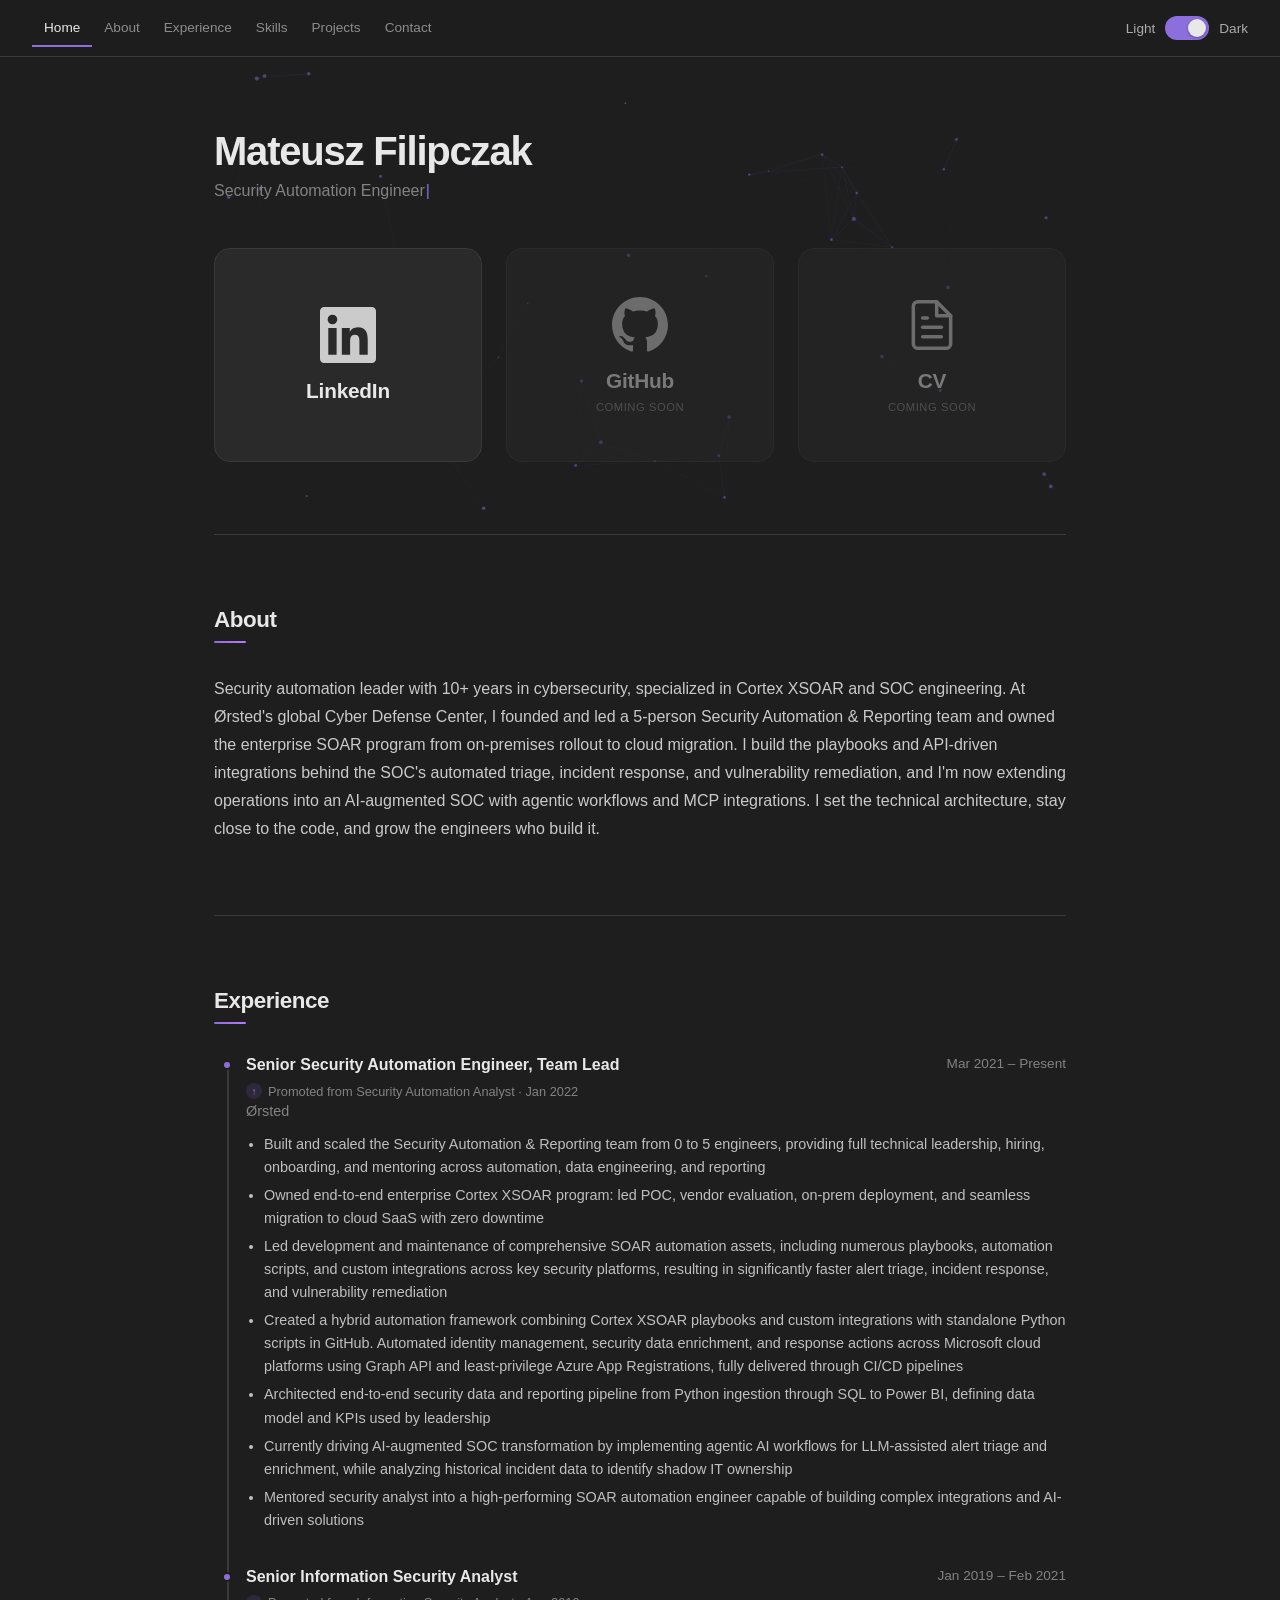
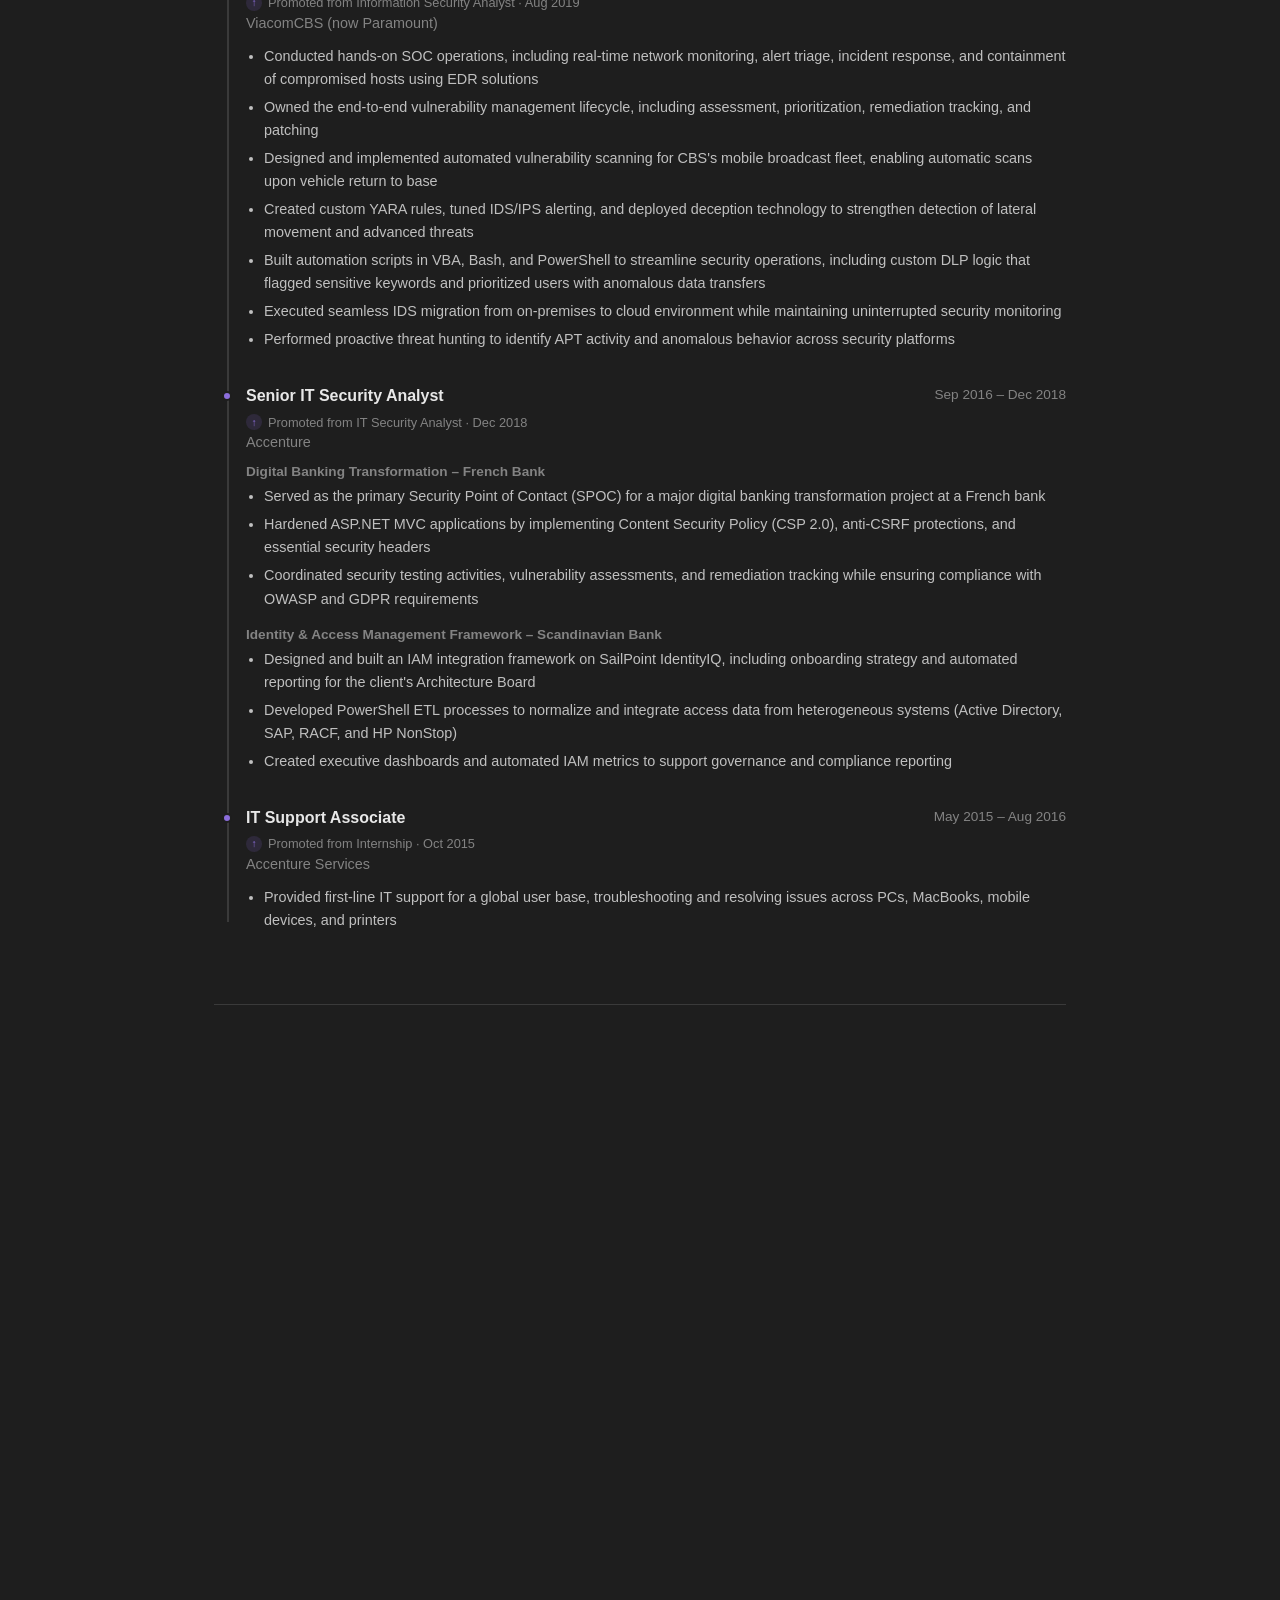
==== commit 9346acb1: "Rebrand mark to <mf/>; add reusable logo assets - New monoline <mf/> glyph replacing </> across favi" ====
--- a/index.html
+++ b/index.html
@@ -29,7 +29,7 @@
       }
     } catch (e) {}
   </script>
-  <link rel="icon" type="image/svg+xml" href="data:image/svg+xml,<svg xmlns='http://www.w3.org/2000/svg' viewBox='0 0 24 24' fill='none' stroke='%238c6edc' stroke-width='2.5' stroke-linecap='round' stroke-linejoin='round'><polyline points='8,7 3,12 8,17'/><polyline points='16,7 21,12 16,17'/><line x1='14' y1='4.5' x2='10' y2='19.5'/></svg>">
+  <link rel="icon" type="image/svg+xml" href="data:image/svg+xml,<svg xmlns='http://www.w3.org/2000/svg' viewBox='0 0 47 24' fill='none' stroke='%238c6edc' stroke-width='2.2' stroke-linecap='round' stroke-linejoin='round'><polyline points='10,5 5,12 10,19'/><path d='M13,18 L13,11 Q13,9 15.5,9 Q18,9 18,11 L18,18 M18,11 Q18,9 20.5,9 Q23,9 23,11 L23,18'/><path d='M29.5,6 Q27,5 27,8 L27,18 M24.5,9.5 L30,9.5'/><line x1='34' y1='5' x2='31' y2='19'/><polyline points='37,5 42,12 37,19'/></svg>">
   <!-- iOS "Add to Home Screen" uses this PNG (it ignores the SVG favicon above) -->
   <link rel="apple-touch-icon" href="assets/apple-touch-icon.png">
   <!-- Label shown under the icon on the iOS home screen (else it falls back to the host/title) -->
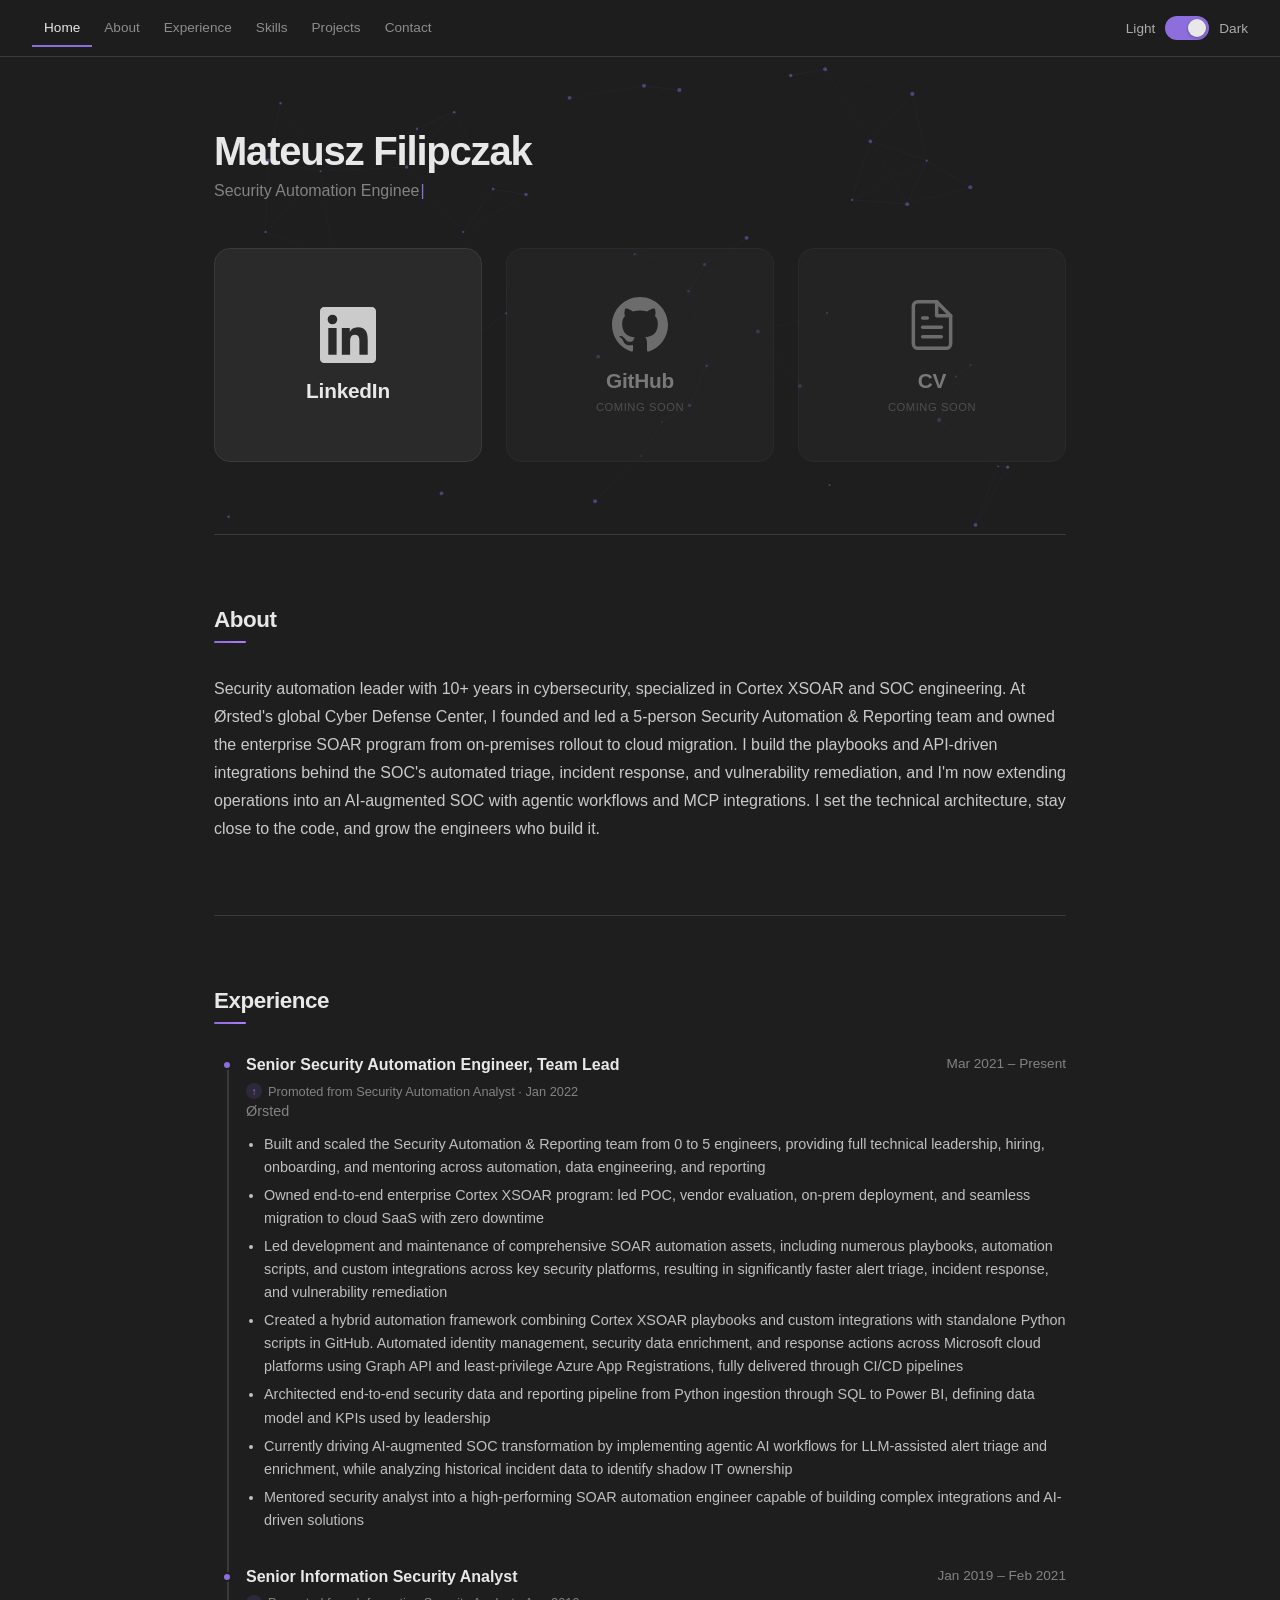
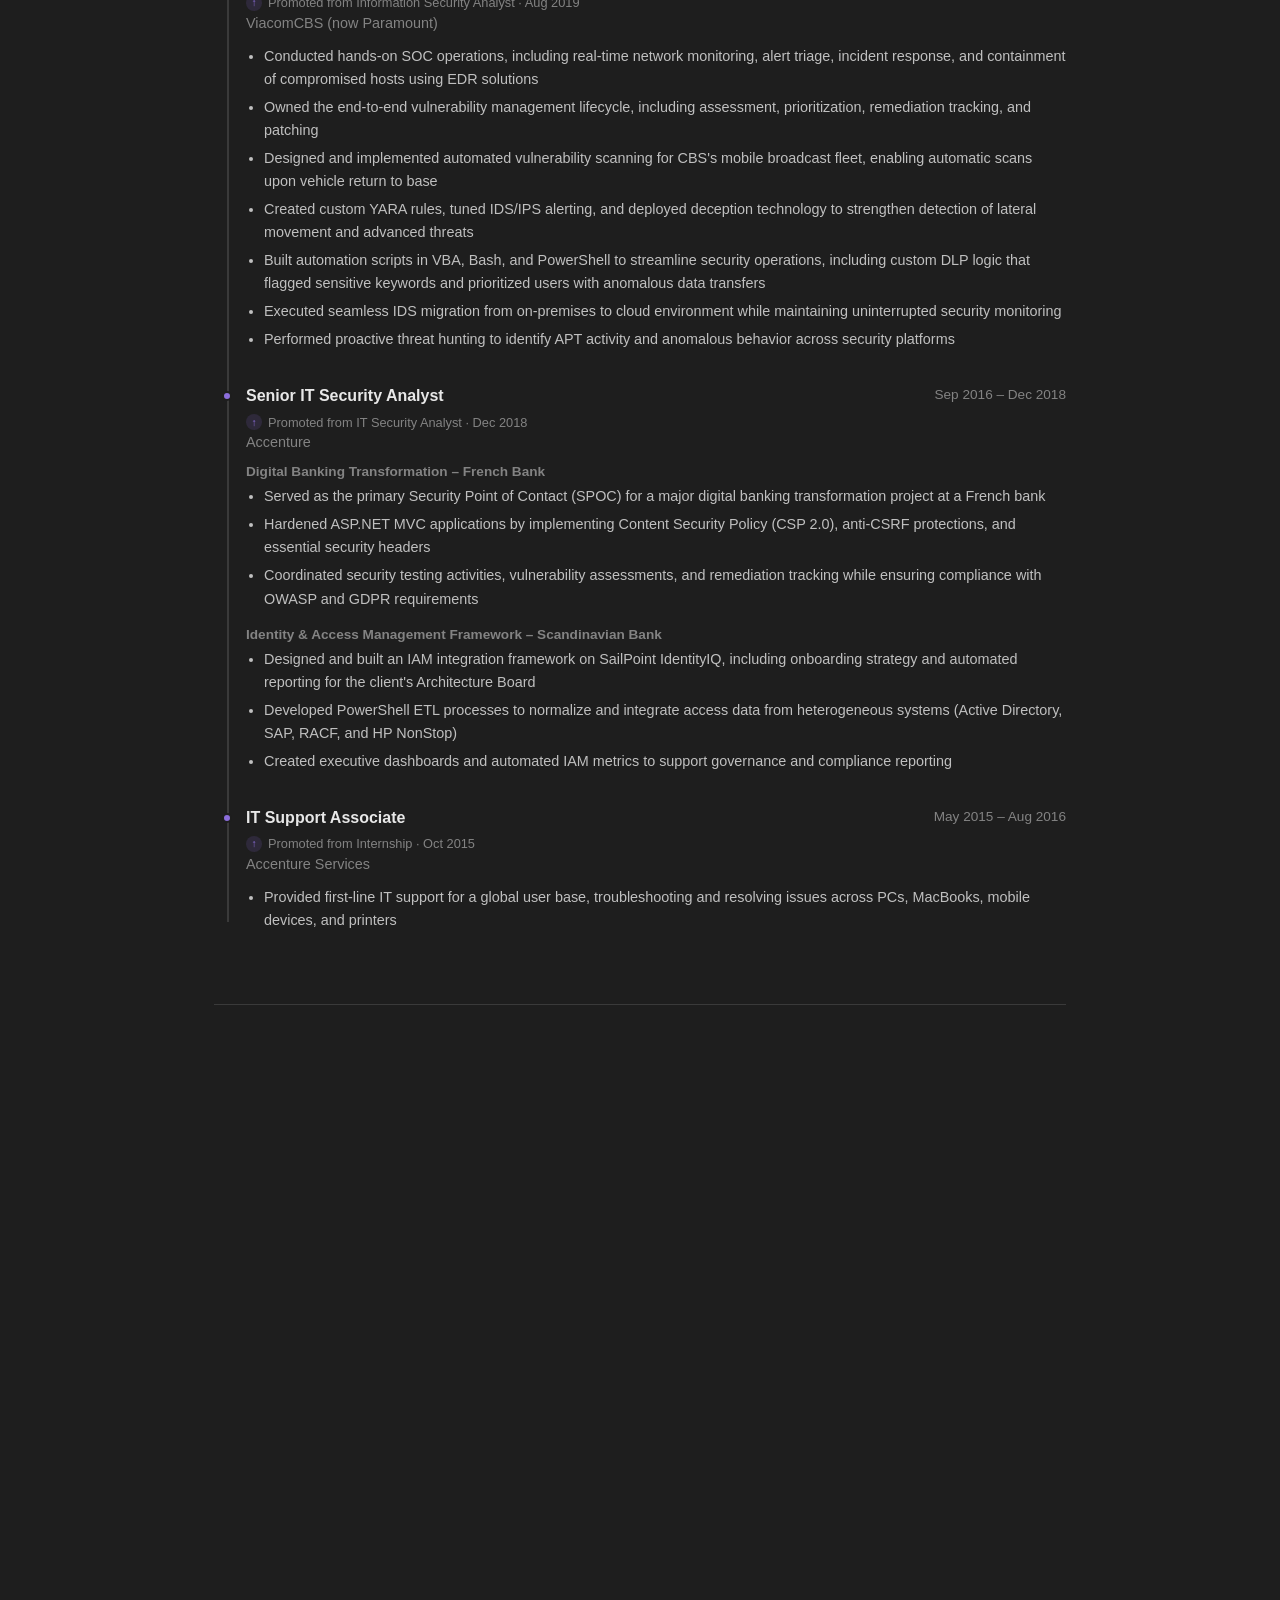
==== commit ea3de14a: "Set <mf/> logo in the hero heading font Replace the hand-drawn monoline glyph with the literal text " ====
--- a/index.html
+++ b/index.html
@@ -29,7 +29,7 @@
       }
     } catch (e) {}
   </script>
-  <link rel="icon" type="image/svg+xml" href="data:image/svg+xml,<svg xmlns='http://www.w3.org/2000/svg' viewBox='0 0 47 24' fill='none' stroke='%238c6edc' stroke-width='2.2' stroke-linecap='round' stroke-linejoin='round'><polyline points='10,5 5,12 10,19'/><path d='M13,18 L13,11 Q13,9 15.5,9 Q18,9 18,11 L18,18 M18,11 Q18,9 20.5,9 Q23,9 23,11 L23,18'/><path d='M29.5,6 Q27,5 27,8 L27,18 M24.5,9.5 L30,9.5'/><line x1='34' y1='5' x2='31' y2='19'/><polyline points='37,5 42,12 37,19'/></svg>">
+  <link rel="icon" type="image/svg+xml" href="assets/logo.svg">
   <!-- iOS "Add to Home Screen" uses this PNG (it ignores the SVG favicon above) -->
   <link rel="apple-touch-icon" href="assets/apple-touch-icon.png">
   <!-- Label shown under the icon on the iOS home screen (else it falls back to the host/title) -->
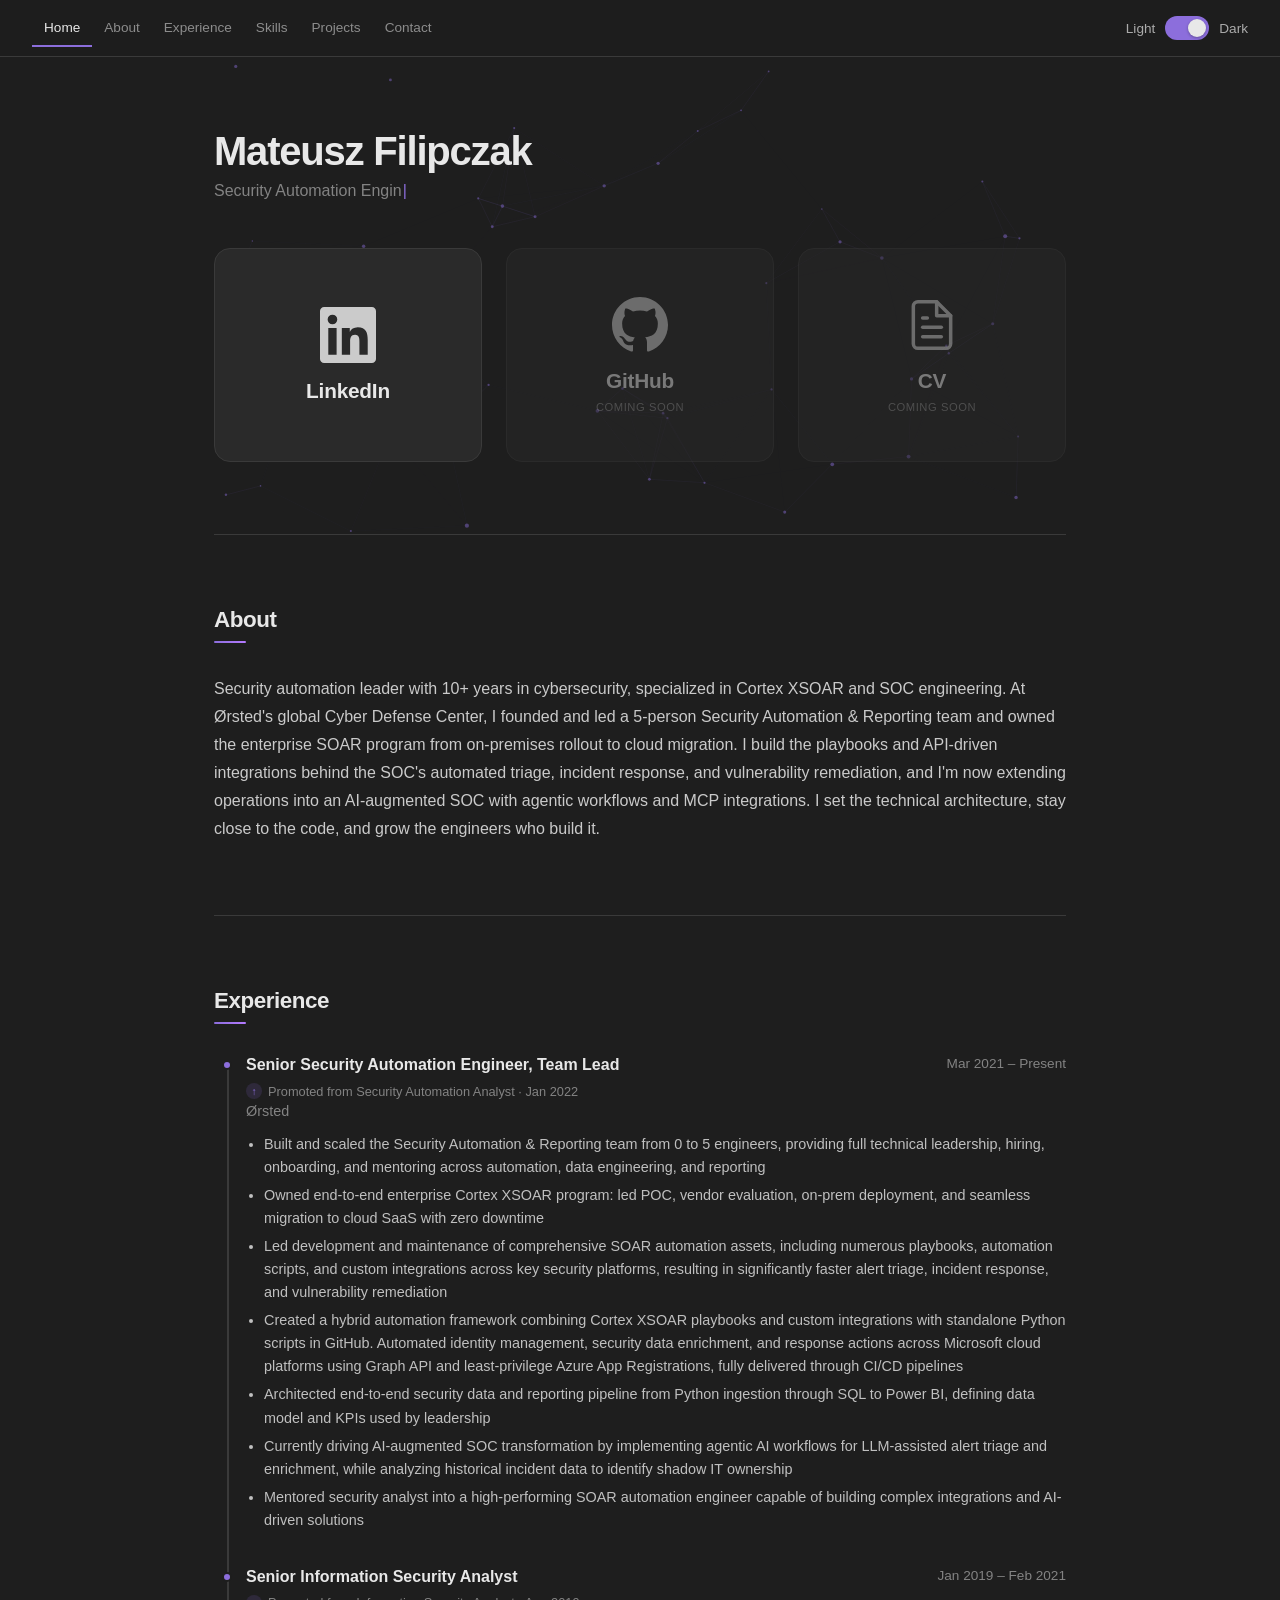
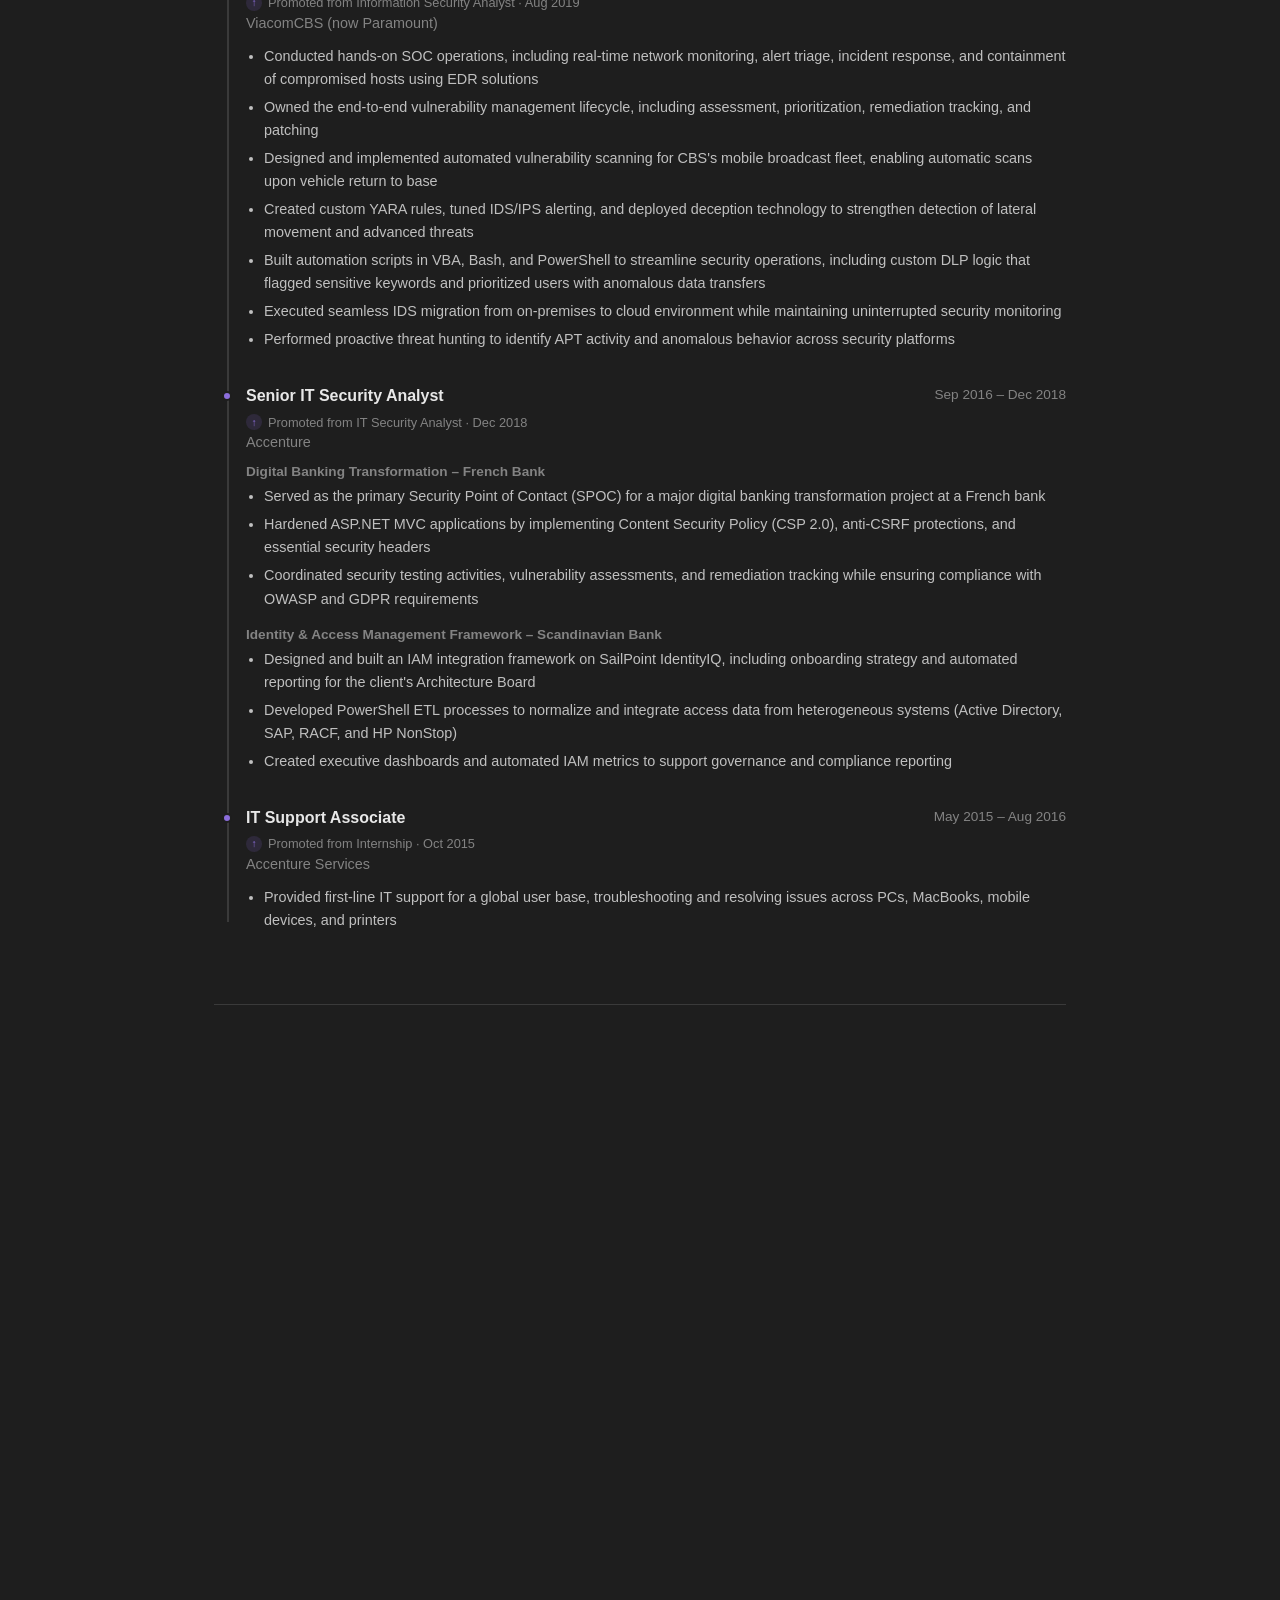
==== commit 1761462f: "Show <mf/> logo centered in the intro overlay Add the brand mark to #intro, centered over the partic" ====
--- a/index.html
+++ b/index.html
@@ -782,6 +782,25 @@
       height: 100%;
     }
 
+    /* Brand mark centered over the particle field. It lives inside #intro, so
+       the convergence/fade in finish() carries it out with the overlay. */
+    .intro-logo {
+      position: absolute;
+      top: 50%;
+      left: 50%;
+      width: min(72vw, 600px);
+      height: auto;
+      transform: translate(-50%, -50%);
+      z-index: 1;
+      pointer-events: none;
+      animation: introLogoIn 0.7s ease both;
+    }
+
+    /* `from`-only so it settles at the element's natural (centered, full) state */
+    @keyframes introLogoIn {
+      from { opacity: 0; transform: translate(-50%, -50%) scale(0.92); }
+    }
+
     /* Choreographed reveal: elements marked .intro-rise stay hidden + lowered
        while the intro is active (html.intro), then play a staggered rise-in
        animation once the intro finishes (html.intro-done). Using a keyframe
@@ -1008,6 +1027,7 @@
 
 <div id="intro" aria-hidden="true">
   <canvas class="intro-canvas"></canvas>
+  <img class="intro-logo" src="assets/logo.svg" alt="" aria-hidden="true">
 </div>
 
 <header class="intro-rise">
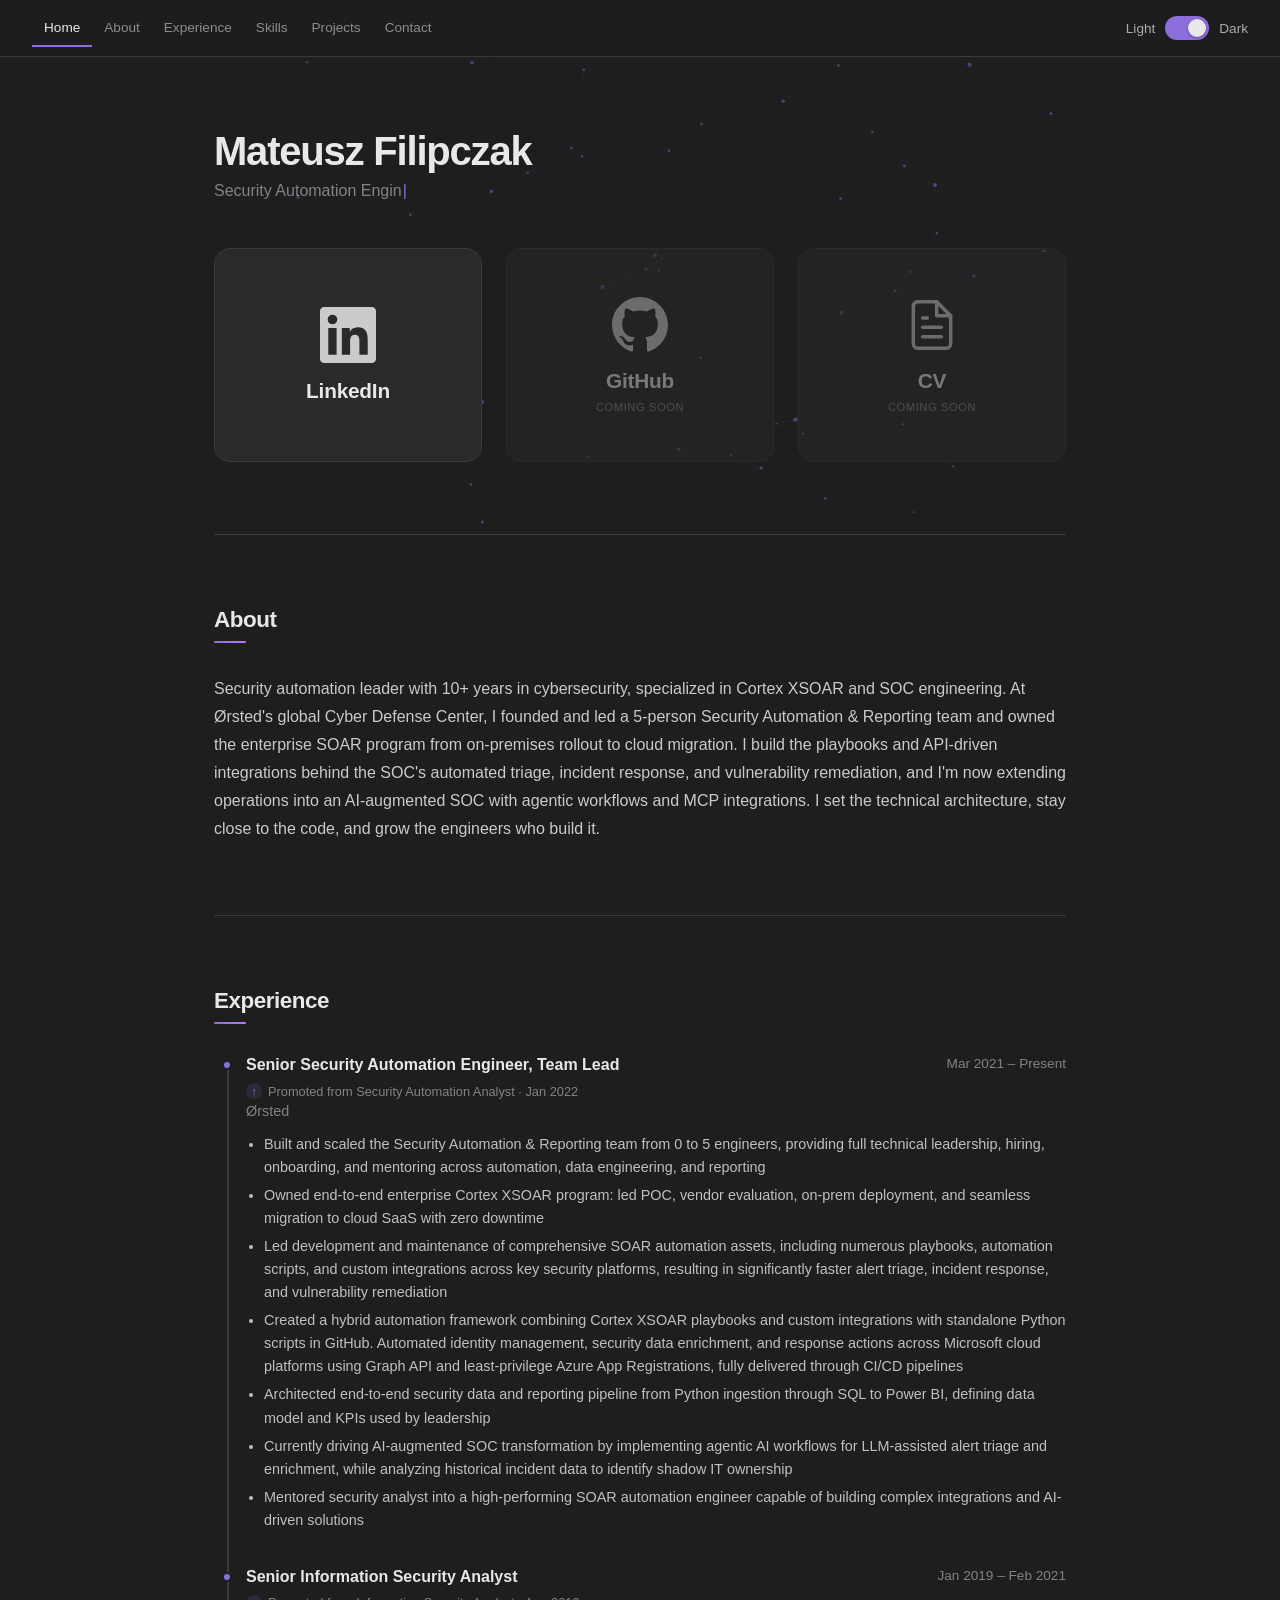
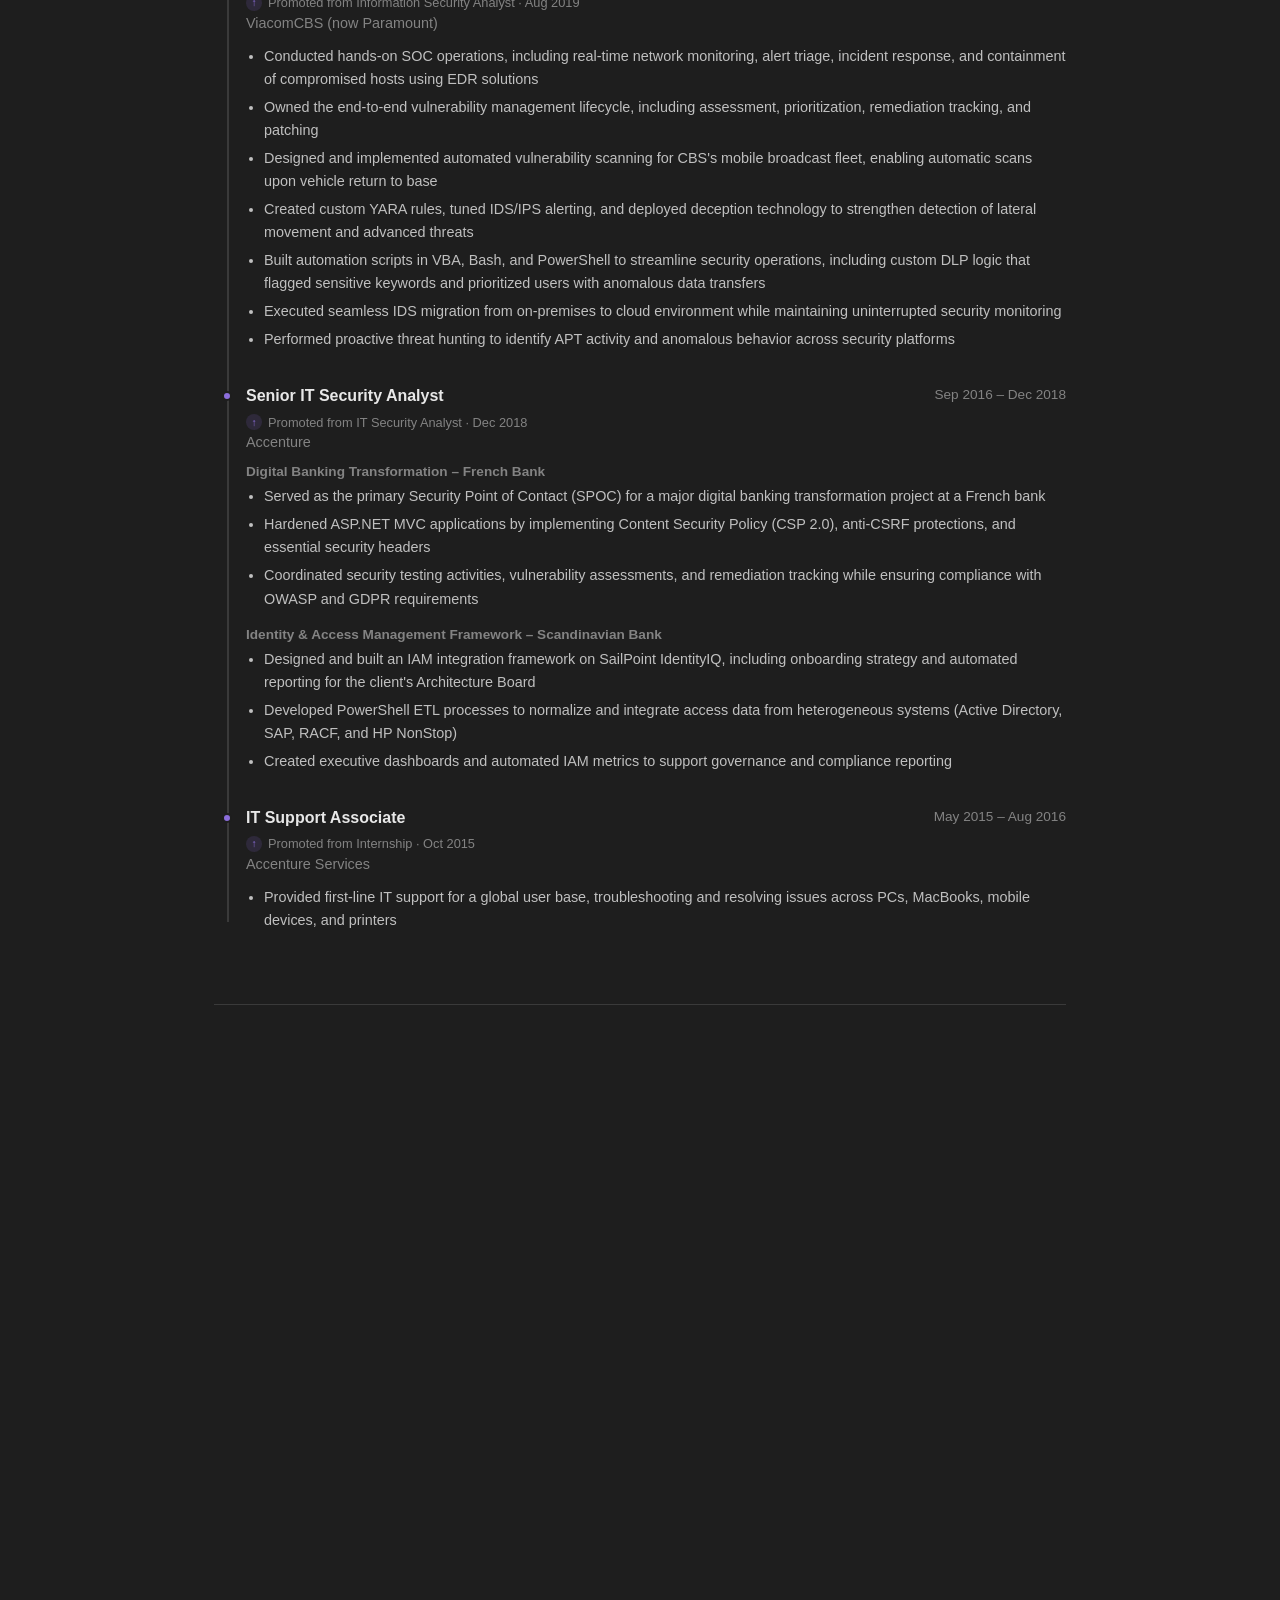
==== commit 57b5c8d9: "Add square PNG icons + web manifest to fix squeezed favourite tiles Brave/Chrome new-tab tiles were " ====
--- a/index.html
+++ b/index.html
@@ -30,6 +30,12 @@
     } catch (e) {}
   </script>
   <link rel="icon" type="image/svg+xml" href="assets/logo.svg">
+  <!-- Square PNG icons so browsers (Brave/Chrome new-tab tiles, etc.) use a
+       proper square icon instead of squishing the wide SVG into a tile. -->
+  <link rel="icon" type="image/png" sizes="192x192" href="assets/icon-192.png">
+  <link rel="icon" type="image/png" sizes="512x512" href="assets/icon-512.png">
+  <link rel="manifest" href="site.webmanifest">
+  <meta name="theme-color" content="#1e1e1e">
   <!-- iOS "Add to Home Screen" uses this PNG (it ignores the SVG favicon above) -->
   <link rel="apple-touch-icon" href="assets/apple-touch-icon.png">
   <!-- Label shown under the icon on the iOS home screen (else it falls back to the host/title) -->
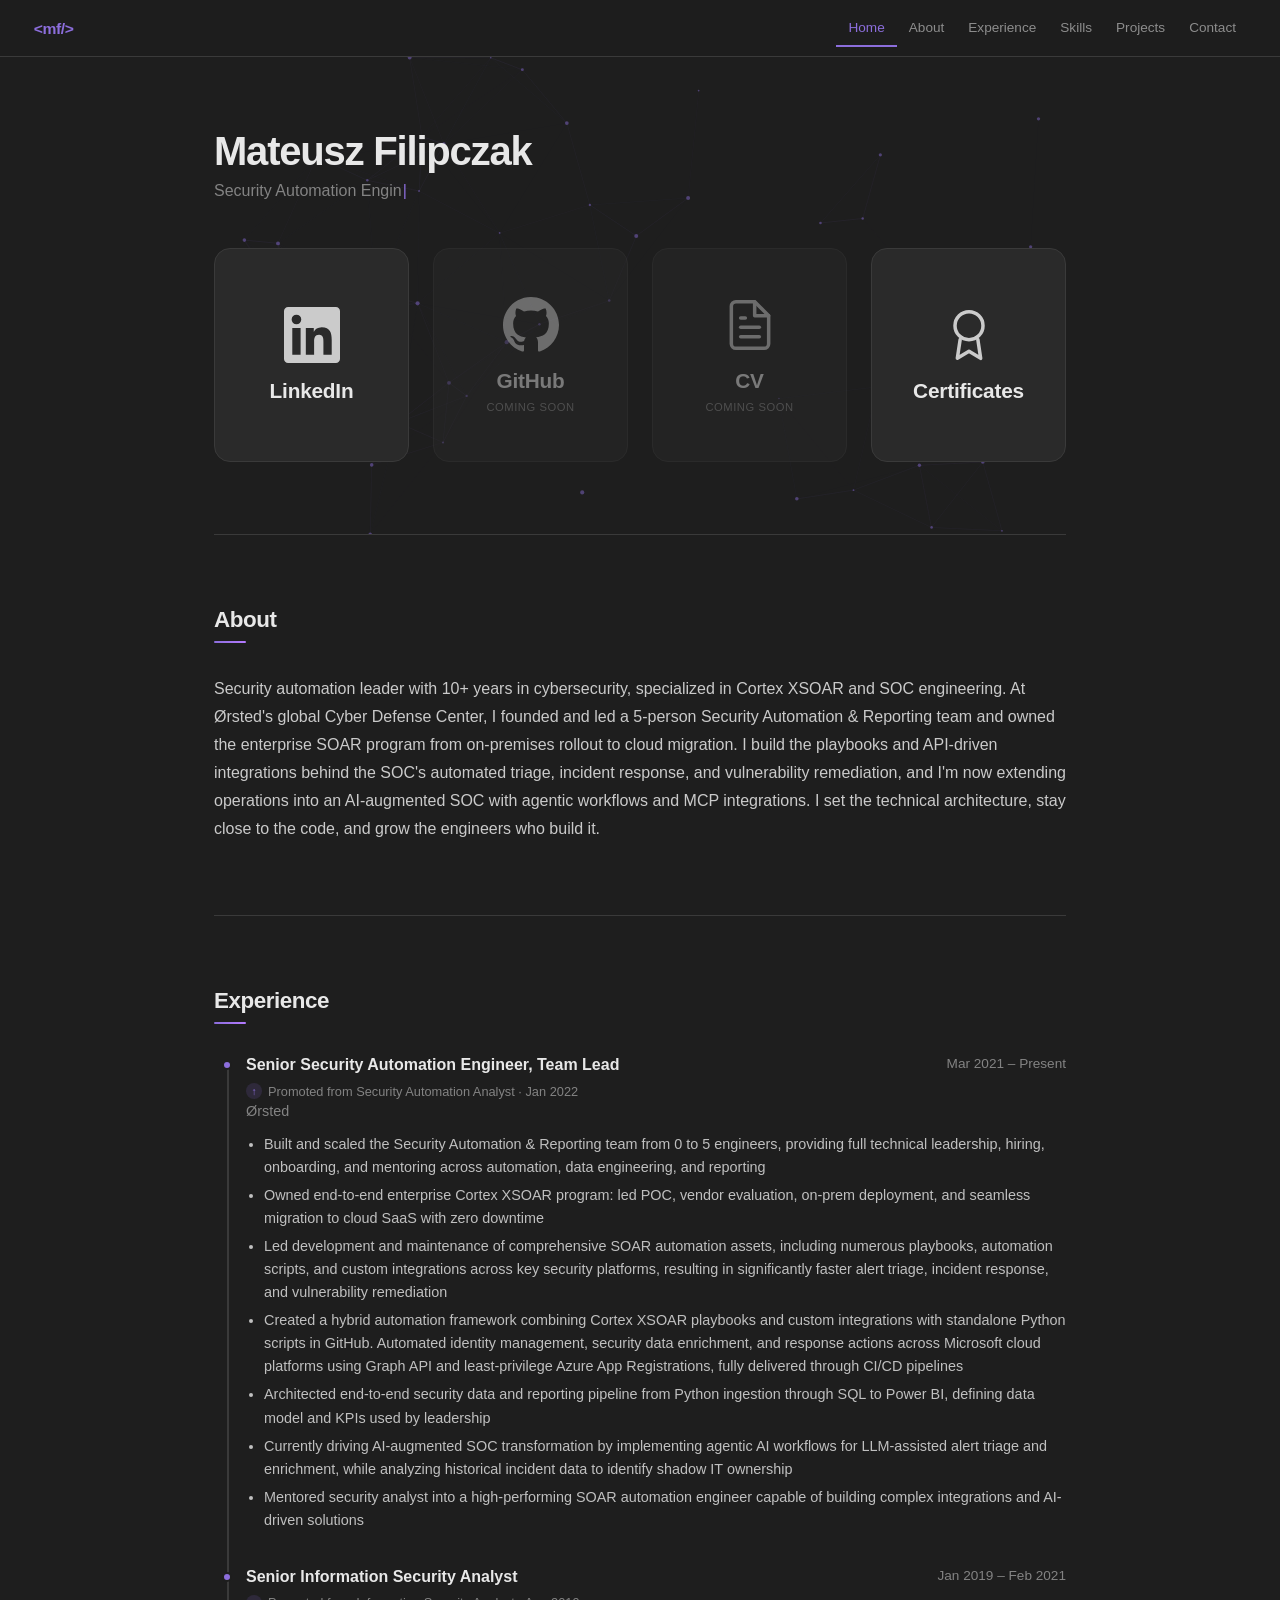
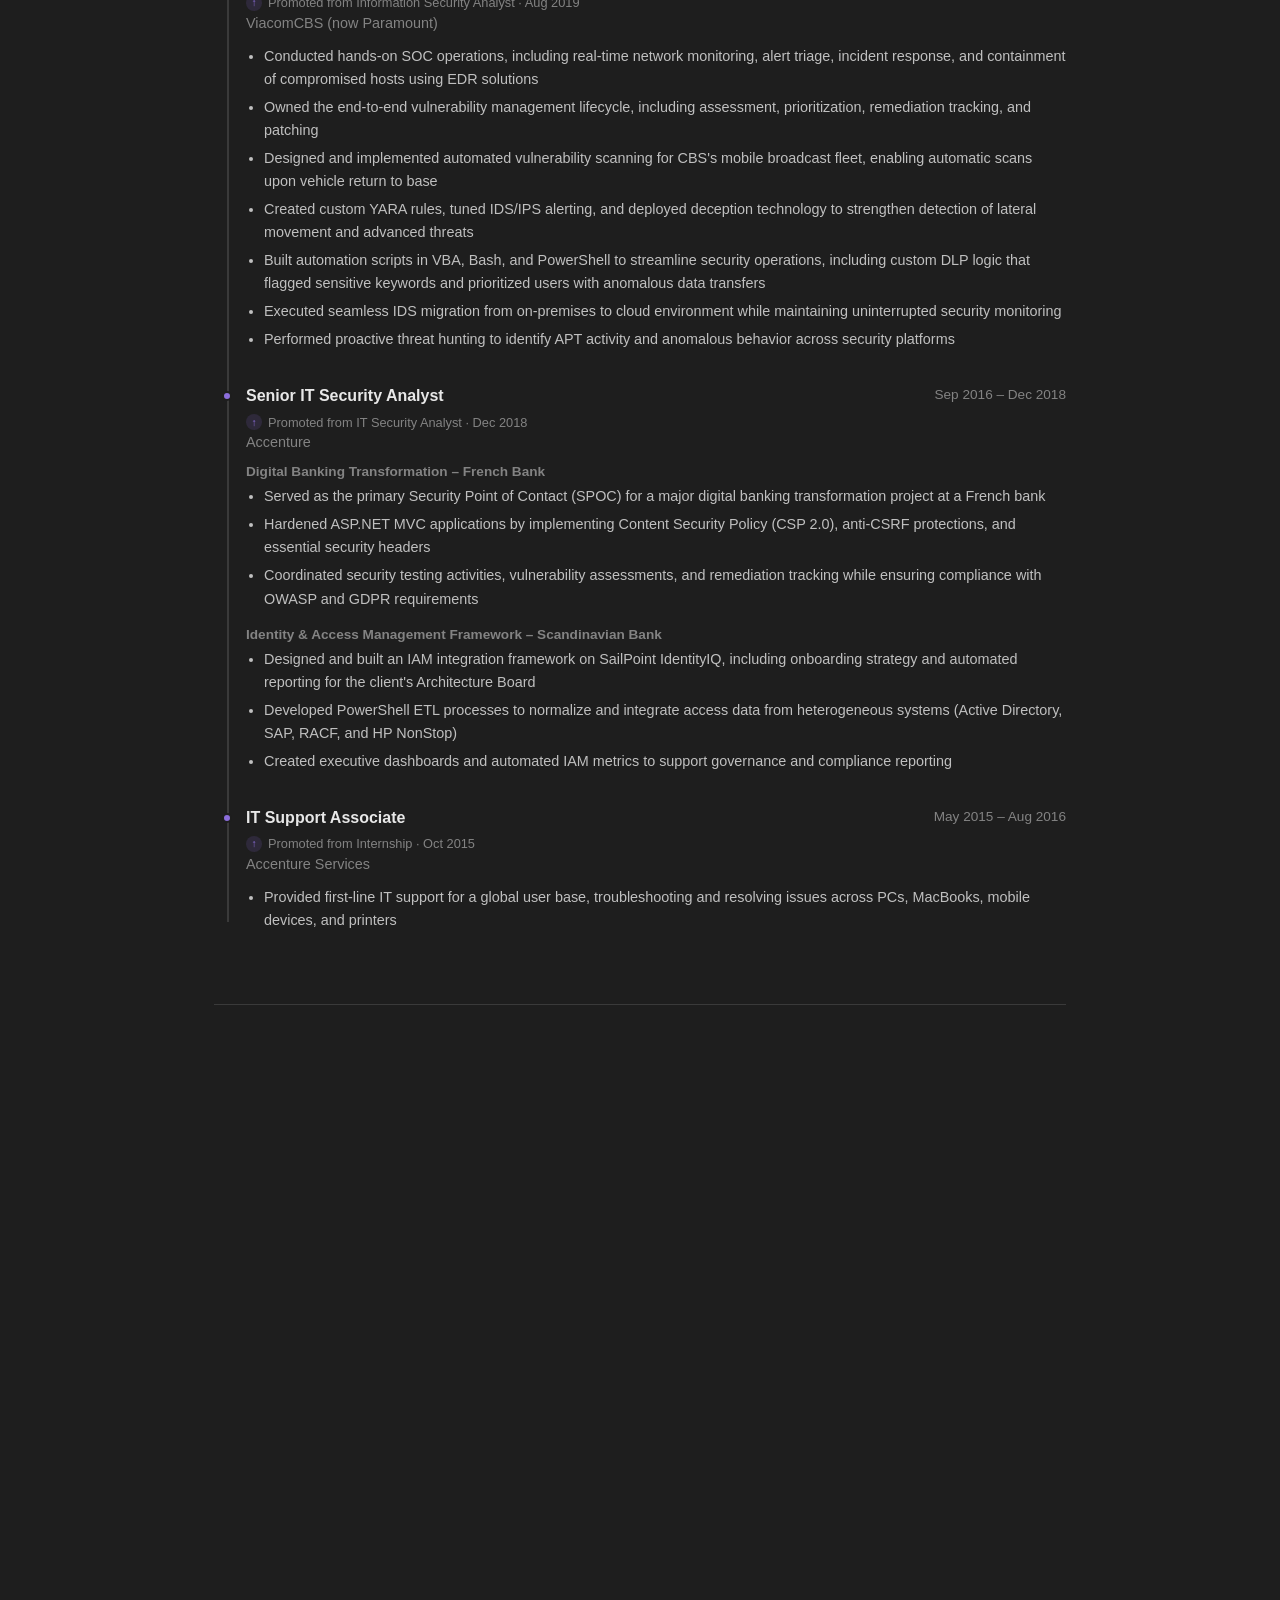
==== commit 55c98723: "Add certificates page; dark-only header redesign; shared CSS/particles - New certificates.html: a Ce" ====
--- a/index.html
+++ b/index.html
@@ -1,5 +1,5 @@
 <!DOCTYPE html>
-<html lang="en">
+<html lang="en" data-theme="dark">
 <head>
   <meta charset="UTF-8" />
   <meta name="viewport" content="width=device-width, initial-scale=1.0" />
@@ -13,13 +13,7 @@
     // Always start at the top on reload (don't let the browser restore the
     // previous scroll position) so the intro/hero reveal begins at the top.
     if ('scrollRestoration' in history) history.scrollRestoration = 'manual';
-    // Apply the saved theme BEFORE first paint (default: dark) so the page
-    // never flashes the light background before the script at the end runs.
-    try {
-      if (localStorage.getItem('theme') !== 'light') {
-        document.documentElement.setAttribute('data-theme', 'dark');
-      }
-    } catch (e) {}
+    // The site is dark-only (data-theme="dark" is hard-coded on <html>).
     // Run the intro reveal once per session, unless the user prefers reduced motion.
     try {
       var reduce = window.matchMedia && matchMedia('(prefers-reduced-motion: reduce)').matches;
@@ -40,994 +34,7 @@
   <link rel="apple-touch-icon" href="assets/apple-touch-icon.png">
   <!-- Label shown under the icon on the iOS home screen (else it falls back to the host/title) -->
   <meta name="apple-mobile-web-app-title" content="filipczak.dev">
-  <style>
-    :root {
-      --bg: #f5f5f5;
-      --header-bg: rgba(245, 245, 245, 0.75);
-      --text: #1a1a1a;
-      --text-muted: rgba(26, 26, 26, 0.55);
-      --banner-bg: #ffffff;
-      --banner-border: #e0e0e0;
-      --banner-hover-shadow: rgba(0, 0, 0, 0.12);
-      --toggle-track: #c8c8c8;
-      --toggle-thumb: #ffffff;
-      --toggle-track-active: #8c6edc;
-      --accent: #8c6edc;
-    }
-
-    [data-theme="dark"] {
-      --bg: #1e1e1e;
-      --header-bg: rgba(30, 30, 30, 0.75);
-      --text: #e8e8e8;
-      --text-muted: rgba(232, 232, 232, 0.5);
-      --banner-bg: #2a2a2a;
-      --banner-border: #3a3a3a;
-      --banner-hover-shadow: rgba(0, 0, 0, 0.4);
-      --toggle-track: #555;
-      --toggle-thumb: #e8e8e8;
-      --toggle-track-active: #8c6edc;
-    }
-
-    html {
-      scroll-behavior: smooth;
-      background: var(--bg);
-      scrollbar-color: var(--accent) var(--bg);
-      scrollbar-width: thin;
-    }
-
-    ::-webkit-scrollbar { width: 4px; }
-    ::-webkit-scrollbar-track { background: transparent; }
-    ::-webkit-scrollbar-thumb { background: rgba(140, 110, 220, 0.45); border-radius: 4px; }
-    ::-webkit-scrollbar-thumb:hover { background: var(--accent); }
-
-    *, *::before, *::after { box-sizing: border-box; margin: 0; padding: 0; }
-
-    body {
-      font-family: -apple-system, BlinkMacSystemFont, "Segoe UI", Roboto, sans-serif;
-      background: var(--bg);
-      color: var(--text);
-      transition: background 0.25s, color 0.25s;
-      min-height: 100vh;
-    }
-
-    /* ── Header ── */
-    header {
-      position: sticky;
-      top: 0;
-      z-index: 100;
-      border-bottom: 1px solid var(--banner-border);
-      transition: border-color 0.25s;
-    }
-
-    /* Blur lives on a pseudo-element, NOT on <header> itself. If the header
-       carried backdrop-filter it would become a "backdrop root" and the
-       mobile nav dropdown (a descendant) could no longer blur the page
-       behind it. Keeping the filter off <header> lets the dropdown blur work. */
-    header::before {
-      content: '';
-      position: absolute;
-      inset: 0;
-      z-index: -1;
-      background: var(--header-bg);
-      backdrop-filter: blur(14px);
-      -webkit-backdrop-filter: blur(14px);
-      transition: background 0.25s;
-    }
-
-    .header-inner {
-      display: flex;
-      align-items: center;
-      padding: 0 32px;
-      min-height: 56px;
-      gap: 16px;
-    }
-
-/* ── Toggle switch ── */
-    .toggle-wrap {
-      display: flex;
-      align-items: center;
-      gap: 10px;
-      font-size: 0.85rem;
-      user-select: none;
-    }
-
-    .toggle-wrap input {
-      position: absolute;
-      width: 1px;
-      height: 1px;
-      padding: 0;
-      margin: -1px;
-      overflow: hidden;
-      clip: rect(0, 0, 0, 0);
-      white-space: nowrap;
-      border: 0;
-    }
-
-    .toggle-track {
-      width: 44px;
-      height: 24px;
-      background: var(--toggle-track);
-      border-radius: 12px;
-      position: relative;
-      cursor: pointer;
-      transition: background 0.2s;
-      flex-shrink: 0;
-    }
-
-    .toggle-track::after {
-      content: "";
-      position: absolute;
-      top: 3px;
-      left: 3px;
-      width: 18px;
-      height: 18px;
-      border-radius: 50%;
-      background: var(--toggle-thumb);
-      transition: transform 0.2s, background 0.2s;
-      box-shadow: 0 1px 3px rgba(0,0,0,0.3);
-    }
-
-    label:has(input:checked) .toggle-track {
-      background: var(--toggle-track-active);
-    }
-
-    label:has(input:checked) .toggle-track::after {
-      transform: translateX(20px);
-    }
-
-    label:has(input:focus-visible) .toggle-track {
-      outline: 2px solid var(--toggle-track-active);
-      outline-offset: 2px;
-    }
-
-    .toggle-label { color: var(--text); opacity: 0.7; }
-
-    /* ── Nav ── */
-    .site-nav {
-      display: flex;
-      flex: 1;
-      overflow-x: auto;
-      scrollbar-width: none;
-    }
-
-    .site-nav::-webkit-scrollbar { display: none; }
-
-    .nav-link {
-      padding: 10px 12px;
-      font-size: 0.85rem;
-      font-weight: 500;
-      color: var(--text);
-      text-decoration: none;
-      opacity: 0.55;
-      transition: opacity 0.15s;
-      white-space: nowrap;
-      border-bottom: 2px solid transparent;
-    }
-
-    /* Hover-brighten only with a real pointer. `@media (hover: hover)` is NOT
-       enough — iPadOS Safari matches it (it reports as desktop-class), so a tap
-       leaves `:hover` "stuck" on every tapped tab, which looks like several
-       highlights at once next to the JS-managed .active link. `html.touch` is
-       added by JS on the first touch, which reliably disables hover there. */
-    html:not(.touch) .nav-link:hover { opacity: 0.85; }
-
-    .nav-link.active {
-      opacity: 1;
-      border-bottom-color: var(--accent);
-    }
-
-    /* ── Main / sections ── */
-    main {
-      max-width: 900px;
-      margin: 0 auto;
-      padding: 0 24px;
-    }
-
-    .section {
-      padding: 72px 0;
-    }
-
-    .section + .section {
-      border-top: 1px solid var(--banner-border);
-    }
-
-    section[id] {
-      scroll-margin-top: 72px;
-    }
-
-    /* Skip internal layout/paint for sections while they're off-screen.
-       This is the property that actually cuts the reflow cost when the
-       experience list expands/collapses, since everything below it would
-       otherwise be re-laid-out every frame. contain-intrinsic-size reserves
-       a placeholder height so the scrollbar doesn't jump. */
-    #skills, #projects, #contact, footer {
-      content-visibility: auto;
-      contain-intrinsic-size: auto 600px;
-    }
-
-    .section h2 {
-      font-size: 1.4rem;
-      font-weight: 700;
-      letter-spacing: -0.02em;
-      margin-bottom: 32px;
-      display: inline-block;
-      position: relative;
-      padding-bottom: 10px;
-    }
-
-    .section h2::after {
-      content: '';
-      position: absolute;
-      left: 0;
-      bottom: 0;
-      width: 32px;
-      height: 2.5px;
-      border-radius: 2px;
-      background: linear-gradient(90deg, var(--accent), #b47aff);
-    }
-
-    /* ── Home intro ── */
-    .home-intro {
-      margin-bottom: 48px;
-    }
-
-    .home-name {
-      font-size: 2.5rem;
-      font-weight: 700;
-      letter-spacing: -0.03em;
-      margin-bottom: 8px;
-    }
-
-    .home-tagline {
-      font-size: 1rem;
-      color: var(--text-muted);
-    }
-
-    /* ── Banners (home) ── */
-    .banners {
-      display: flex;
-      gap: 24px;
-    }
-
-    .banner {
-      flex: 1;
-      display: flex;
-      flex-direction: column;
-      align-items: center;
-      justify-content: center;
-      gap: 16px;
-      padding: 48px 24px;
-      background: var(--banner-bg);
-      border: 1px solid var(--banner-border);
-      border-radius: 16px;
-      text-decoration: none;
-      color: var(--text);
-      transition: transform 0.18s, box-shadow 0.18s, background 0.25s, border-color 0.25s;
-    }
-
-    .banner:hover {
-      transform: translateY(-4px);
-      box-shadow: 0 8px 28px rgba(140, 110, 220, 0.18);
-      border-color: var(--accent);
-      background: rgba(140, 110, 220, 0.03);
-    }
-
-    .banner:active { transform: translateY(-2px); }
-
-    .banner--soon {
-      opacity: 0.45;
-      cursor: default;
-      pointer-events: none;
-    }
-
-    .banner--soon::after {
-      content: "Coming soon";
-      font-size: 0.7rem;
-      font-weight: 500;
-      letter-spacing: 0.05em;
-      text-transform: uppercase;
-      color: var(--text-muted);
-      margin-top: -8px;
-    }
-
-    .banner-icon {
-      width: 56px;
-      height: 56px;
-      opacity: 0.85;
-    }
-
-    .banner span {
-      font-size: 1.3rem;
-      font-weight: 600;
-      letter-spacing: -0.01em;
-    }
-
-    /* ── About ── */
-    .about-text {
-      font-size: 1rem;
-      line-height: 1.75;
-      color: var(--text);
-      opacity: 0.85;
-      max-width: 900px;
-    }
-
-    /* ── Experience ── */
-    .experience-list {
-      display: flex;
-      flex-direction: column;
-      gap: 36px;
-      position: relative;
-      padding-left: 32px;
-    }
-
-    .experience-list::before {
-      content: '';
-      position: absolute;
-      left: 13px;
-      top: 10px;
-      bottom: 10px;
-      width: 1.5px;
-      background: var(--banner-border);
-      transition: background 0.25s;
-    }
-
-    .exp-entry {
-      display: grid;
-      grid-template-columns: 1fr auto;
-      column-gap: 16px;
-      row-gap: 4px;
-      position: relative;
-    }
-
-    .exp-entry::before {
-      content: '';
-      position: absolute;
-      left: -24px;
-      top: 4px;
-      width: 10px;
-      height: 10px;
-      border-radius: 50%;
-      background: var(--accent);
-      border: 2.5px solid var(--bg);
-      transition: background 0.25s, border-color 0.25s;
-    }
-
-    .exp-entry.dot-active::before {
-      animation: dot-pulse 2.5s ease-in-out infinite;
-    }
-
-    @keyframes dot-pulse {
-      0%, 100% { box-shadow: 0 0 0 3px rgba(140, 110, 220, 0.25); }
-      50%       { box-shadow: 0 0 0 7px rgba(140, 110, 220, 0); }
-    }
-
-    .exp-title {
-      font-size: 1rem;
-      font-weight: 600;
-      transition: color 0.3s ease;
-    }
-
-    /* Highlight the title of the entry whose dot is currently pulsing */
-    .exp-entry.dot-active .exp-title {
-      color: var(--accent);
-    }
-
-    .exp-company {
-      font-size: 0.9rem;
-      color: var(--text-muted);
-      grid-column: 1;
-    }
-
-    .exp-date {
-      font-size: 0.85rem;
-      color: var(--text-muted);
-      text-align: right;
-      white-space: nowrap;
-      grid-row: 1;
-      grid-column: 2;
-      align-self: start;
-    }
-
-    .exp-bullets {
-      grid-column: 1 / -1;
-      margin-top: 10px;
-      padding-left: 18px;
-      display: flex;
-      flex-direction: column;
-      gap: 5px;
-    }
-
-    .exp-bullets li {
-      font-size: 0.9rem;
-      line-height: 1.6;
-      color: var(--text);
-      opacity: 0.8;
-    }
-
-    .exp-projects {
-      grid-column: 1 / -1;
-      margin-top: 10px;
-      display: flex;
-      flex-direction: column;
-      gap: 16px;
-    }
-
-    .exp-project-name {
-      font-size: 0.85rem;
-      font-weight: 600;
-      color: var(--text-muted);
-      margin-bottom: 6px;
-    }
-
-    .exp-projects .exp-bullets {
-      margin-top: 0;
-    }
-
-    .exp-promo {
-      grid-column: 1;
-      margin-top: 5px;
-      font-size: 0.8rem;
-      color: var(--text-muted);
-      display: flex;
-      align-items: center;
-      gap: 6px;
-    }
-
-    .exp-promo::before {
-      content: '↑';
-      display: inline-flex;
-      align-items: center;
-      justify-content: center;
-      width: 16px;
-      height: 16px;
-      border-radius: 50%;
-      background: rgba(140, 110, 220, 0.15);
-      color: var(--accent);
-      font-size: 0.65rem;
-      font-weight: 700;
-      flex-shrink: 0;
-    }
-
-    /* ── Skills ── */
-    .skills-grid {
-      display: grid;
-      grid-template-columns: repeat(2, 1fr);
-      gap: 16px;
-      align-items: start;
-    }
-
-    .skill-category {
-      background: var(--banner-bg);
-      border: 1px solid var(--banner-border);
-      border-radius: 12px;
-      padding: 20px 22px;
-      transition: background 0.25s, border-color 0.25s;
-    }
-
-    .skill-category h3 {
-      font-size: 0.72rem;
-      font-weight: 600;
-      letter-spacing: 0.08em;
-      text-transform: uppercase;
-      color: var(--text-muted);
-      margin-bottom: 0;
-      display: flex;
-      align-items: center;
-      justify-content: space-between;
-    }
-
-    /* Unified accent color for all skill categories */
-    .skill-category { --cat-rgb: 140, 110, 220; }
-
-    .skill-level {
-      font-size: 0.7rem;
-      font-weight: 600;
-      letter-spacing: 0.04em;
-      color: rgb(var(--cat-rgb));
-      text-transform: uppercase;
-    }
-
-    .skill-bar {
-      height: 3px;
-      background: var(--banner-border);
-      border-radius: 2px;
-      margin: 10px 0 14px;
-      overflow: hidden;
-      transition: background 0.25s;
-    }
-
-    .skill-bar-fill {
-      height: 100%;
-      width: 0;
-      background: linear-gradient(90deg, rgb(var(--cat-rgb)), rgba(var(--cat-rgb), 0.4));
-      border-radius: 2px;
-      transition: width 1.35s cubic-bezier(0.25, 0.46, 0.45, 0.94) 0.25s;
-    }
-
-    .skill-category.is-visible .skill-bar-fill {
-      width: var(--bar-width, 80%);
-    }
-
-    .skill-tags {
-      display: flex;
-      flex-wrap: wrap;
-      gap: 8px;
-    }
-
-    .skill-tag {
-      padding: 5px 12px;
-      background: rgba(var(--cat-rgb), 0.08);
-      border: 1px solid rgba(var(--cat-rgb), 0.22);
-      border-radius: 20px;
-      font-size: 0.82rem;
-      font-weight: 500;
-      cursor: pointer;
-      transition: background 0.2s, border-color 0.2s, transform 0.15s;
-    }
-
-    .skill-tag:hover,
-    .skill-tag:focus-visible {
-      background: rgba(var(--cat-rgb), 0.16);
-      border-color: rgba(var(--cat-rgb), 0.45);
-      transform: translateY(-1px);
-      outline: none;
-    }
-
-    /* ── Skill info popover ── */
-    .skill-popover {
-      position: absolute;
-      z-index: 200;
-      max-width: 260px;
-      padding: 12px 14px;
-      background: var(--banner-bg);
-      border: 1px solid var(--accent);
-      border-radius: 10px;
-      box-shadow: 0 10px 30px rgba(140, 110, 220, 0.25);
-      font-size: 0.82rem;
-      line-height: 1.55;
-      color: var(--text);
-      opacity: 0;
-      transform: translateY(6px) scale(0.97);
-      transform-origin: top center;
-      transition: opacity 0.18s ease, transform 0.18s ease;
-      pointer-events: none;
-    }
-
-    .skill-popover.is-visible {
-      opacity: 1;
-      transform: translateY(0) scale(1);
-    }
-
-    .skill-popover-title {
-      font-weight: 600;
-      color: var(--accent);
-      font-size: 0.8rem;
-      margin-bottom: 4px;
-    }
-
-    /* ── Projects ── */
-    .projects-grid {
-      display: grid;
-      grid-template-columns: repeat(auto-fill, minmax(260px, 1fr));
-      gap: 20px;
-    }
-
-    .project-card {
-      background: var(--banner-bg);
-      border: 1px solid var(--banner-border);
-      border-radius: 12px;
-      padding: 24px;
-      display: flex;
-      flex-direction: column;
-      transition: background 0.22s, border-color 0.22s, transform 0.22s, box-shadow 0.22s;
-    }
-
-    .project-card:hover {
-      border-color: var(--accent);
-      transform: translateY(-4px);
-      box-shadow: 0 8px 28px rgba(140, 110, 220, 0.18);
-      background: rgba(140, 110, 220, 0.03);
-    }
-
-    .project-card h3 {
-      font-size: 1rem;
-      font-weight: 600;
-      margin-bottom: 8px;
-      transition: color 0.22s;
-    }
-
-    .project-card:hover h3 {
-      color: var(--accent);
-    }
-
-    .project-card p {
-      font-size: 0.875rem;
-      line-height: 1.6;
-      color: var(--text-muted);
-    }
-
-    .project-link {
-      display: flex;
-      align-items: center;
-      gap: 7px;
-      margin-top: auto;
-      padding-top: 14px;
-      border-top: 1px solid var(--banner-border);
-      font-size: 0.8rem;
-      color: var(--text-muted);
-      text-decoration: none;
-      opacity: 0.45;
-      pointer-events: none;
-      cursor: default;
-      transition: border-color 0.25s;
-    }
-
-    .project-link svg {
-      width: 13px;
-      height: 13px;
-      flex-shrink: 0;
-    }
-
-    .project-link-soon {
-      margin-left: auto;
-      font-size: 0.72rem;
-      font-weight: 500;
-      letter-spacing: 0.05em;
-      text-transform: uppercase;
-    }
-
-    /* ── Contact ── */
-    .contact-card {
-      background: var(--banner-bg);
-      border: 1px solid var(--banner-border);
-      border-radius: 16px;
-      padding: 36px 40px;
-      display: grid;
-      grid-template-columns: 1fr 1fr;
-      gap: 40px;
-      align-items: center;
-      transition: background 0.25s, border-color 0.25s;
-    }
-
-    .contact-card-heading {
-      font-size: 1.2rem;
-      font-weight: 700;
-      letter-spacing: -0.02em;
-      margin-bottom: 8px;
-    }
-
-    .contact-card-tagline {
-      font-size: 0.9rem;
-      line-height: 1.65;
-      color: var(--text-muted);
-      margin: 0;
-    }
-
-    .contact-right {
-      display: flex;
-      flex-direction: column;
-      gap: 16px;
-    }
-
-    .contact-btn {
-      display: inline-flex;
-      align-items: center;
-      gap: 10px;
-      padding: 11px 20px;
-      background: var(--accent);
-      color: #fff;
-      border-radius: 8px;
-      font-size: 0.9rem;
-      font-weight: 600;
-      text-decoration: none;
-      align-self: flex-start;
-      transition: opacity 0.15s, transform 0.15s;
-    }
-
-    .contact-btn:hover {
-      opacity: 0.88;
-      transform: translateY(-2px);
-    }
-
-    .contact-btn svg {
-      width: 15px;
-      height: 15px;
-      flex-shrink: 0;
-    }
-
-    .contact-secondary {
-      display: flex;
-      flex-direction: column;
-      gap: 10px;
-    }
-
-    .contact-row {
-      display: flex;
-      align-items: center;
-      gap: 8px;
-      font-size: 0.88rem;
-      color: var(--text-muted);
-    }
-
-    .contact-row svg {
-      width: 14px;
-      height: 14px;
-      flex-shrink: 0;
-      opacity: 0.6;
-    }
-
-    .contact-row a {
-      color: var(--text);
-      text-decoration: none;
-      border-bottom: 1px solid var(--banner-border);
-      transition: border-color 0.15s;
-    }
-
-    .contact-row a:hover { border-bottom-color: var(--text); }
-
-    /* ── Intro reveal ── */
-    /* Shown while html has .intro (added by the head script, skipped for
-       prefers-reduced-motion and no-JS). The .intro-closing class keeps it
-       displayed after .intro is removed, so it can animate out (converging
-       into the hero canvas) instead of vanishing instantly. */
-    #intro {
-      position: fixed;
-      inset: 0;
-      z-index: 9999;
-      background: var(--bg);
-      display: none;
-    }
-
-    html.intro #intro,
-    #intro.intro-closing { display: block; }
-
-    .intro-canvas {
-      position: absolute;
-      inset: 0;
-      width: 100%;
-      height: 100%;
-    }
-
-    /* Brand mark centered over the particle field. It lives inside #intro, so
-       the convergence/fade in finish() carries it out with the overlay. */
-    .intro-logo {
-      position: absolute;
-      top: 50%;
-      left: 50%;
-      width: min(72vw, 600px);
-      height: auto;
-      transform: translate(-50%, -50%);
-      z-index: 1;
-      pointer-events: none;
-      animation: introLogoIn 0.7s ease both;
-    }
-
-    /* `from`-only so it settles at the element's natural (centered, full) state */
-    @keyframes introLogoIn {
-      from { opacity: 0; transform: translate(-50%, -50%) scale(0.92); }
-    }
-
-    /* Choreographed reveal: elements marked .intro-rise stay hidden + lowered
-       while the intro is active (html.intro), then play a staggered rise-in
-       animation once the intro finishes (html.intro-done). Using a keyframe
-       animation (not a transition) keeps each element's own transitions — e.g.
-       the banner hover lift — intact. The overlay covers everything during the
-       intro, so below-fold content needs no special handling.
-       introRise omits its `to` opacity so each element animates up to its own
-       natural value (the CV banner correctly settles at its dimmed 0.45). */
-    @keyframes introRise {
-      from { opacity: 0; transform: translateY(16px); }
-    }
-
-    html.intro .intro-rise {
-      opacity: 0;
-      transform: translateY(16px);
-    }
-
-    html.intro-done .intro-rise {
-      animation: introRise 0.6s ease backwards;
-    }
-
-    html.intro-done header.intro-rise        { animation-delay: 0s; }
-    html.intro-done .home-name.intro-rise    { animation-delay: 0.12s; }
-    html.intro-done .home-tagline.intro-rise { animation-delay: 0.22s; }
-    html.intro-done .banner.intro-rise:nth-child(1) { animation-delay: 0.30s; }
-    html.intro-done .banner.intro-rise:nth-child(2) { animation-delay: 0.38s; }
-    html.intro-done .banner.intro-rise:nth-child(3) { animation-delay: 0.46s; }
-
-    /* ── Scroll animations ── */
-    /* exp-entry / skill-category have no hover transitions, so the simple
-       transition approach is fine. */
-    .first-visit .exp-entry,
-    .first-visit .skill-category {
-      opacity: 0;
-      transform: translateY(24px);
-      transition: opacity 0.7s ease, transform 0.7s ease;
-    }
-
-    .first-visit .exp-entry.is-visible,
-    .first-visit .skill-category.is-visible {
-      opacity: 1;
-      transform: none;
-    }
-
-    /* Cards DO have their own hover transitions (lift/glow), so the entrance
-       uses a keyframe animation instead of a transition — and JS adds
-       .entrance-done on animationend to release it, so hover works afterward. */
-    @keyframes riseIn {
-      from { opacity: 0; transform: translateY(24px); }
-      to   { opacity: 1; transform: translateY(0); }
-    }
-
-    .first-visit .project-card,
-    .first-visit .contact-card {
-      opacity: 0;
-    }
-
-    .first-visit .project-card.is-visible,
-    .first-visit .contact-card.is-visible {
-      animation: riseIn 0.7s ease forwards;
-    }
-
-    .first-visit .project-card.entrance-done,
-    .first-visit .contact-card.entrance-done {
-      animation: none;
-      opacity: 1;
-    }
-
-    /* Honor reduced-motion: show the scroll-reveal elements immediately with no
-       slide/fade. !important so it wins over the higher-specificity .is-visible
-       rules above regardless of source order. */
-    @media (prefers-reduced-motion: reduce) {
-      .first-visit .exp-entry,
-      .first-visit .skill-category,
-      .first-visit .project-card,
-      .first-visit .contact-card,
-      .first-visit .project-card.is-visible,
-      .first-visit .contact-card.is-visible {
-        opacity: 1 !important;
-        transform: none !important;
-        transition: none !important;
-        animation: none !important;
-      }
-    }
-
-    /* ── Footer ── */
-    footer {
-      background: var(--banner-bg);
-      border-top: 1px solid var(--banner-border);
-      transition: background 0.25s, border-color 0.25s;
-    }
-
-    .footer-inner {
-      max-width: 900px;
-      margin: 0 auto;
-      padding: 0 32px;
-      min-height: 56px;
-      display: flex;
-      align-items: center;
-      justify-content: center;
-    }
-
-    .footer-inner p {
-      font-size: 0.85rem;
-      color: var(--text-muted);
-    }
-
-    /* ── Hero canvas ── */
-    #home {
-      position: relative;
-      overflow: hidden;
-    }
-
-    .home-canvas {
-      position: absolute;
-      inset: 0;
-      width: 100%;
-      height: 100%;
-      pointer-events: none;
-    }
-
-    .home-intro,
-    .banners {
-      position: relative;
-      z-index: 1;
-    }
-
-    /* ── Typing cursor ── */
-    .typed-cursor {
-      display: inline-block;
-      color: var(--accent);
-      animation: cursor-blink 1s step-end infinite;
-      margin-left: 1px;
-    }
-
-    @keyframes cursor-blink {
-      0%, 100% { opacity: 1; }
-      50%       { opacity: 0; }
-    }
-
-    /* ── Hamburger ── */
-    .nav-toggle {
-      display: none;
-      background: none;
-      border: none;
-      cursor: pointer;
-      padding: 8px;
-      color: var(--text);
-      flex-shrink: 0;
-    }
-
-    /* ── Responsive ── */
-    @media (max-width: 520px) {
-      .header-inner { padding: 0 12px; gap: 0; justify-content: space-between; }
-
-      .nav-toggle { display: flex; align-items: center; }
-
-      .site-nav {
-        display: flex;
-        position: absolute;
-        top: 100%;
-        left: 0;
-        right: 0;
-        flex-direction: column;
-        background: var(--header-bg);
-        backdrop-filter: blur(14px);
-        -webkit-backdrop-filter: blur(14px);
-        border-top: 1px solid var(--banner-border);
-        border-bottom: 1px solid var(--banner-border);
-        padding: 8px 0;
-        z-index: 99;
-        /* Closed state — animated, not display:none (so it can transition
-           and so the backdrop blur actually renders) */
-        opacity: 0;
-        visibility: hidden;
-        transform: translateY(-10px);
-        transition: opacity 0.25s ease, transform 0.25s ease, visibility 0s linear 0.25s;
-      }
-
-      .site-nav.nav-open {
-        opacity: 1;
-        visibility: visible;
-        transform: translateY(0);
-        transition: opacity 0.25s ease, transform 0.25s ease;
-      }
-
-      .nav-link {
-        padding: 12px 24px;
-        border-bottom: none;
-        border-left: 2px solid transparent;
-      }
-
-      .nav-link.active {
-        border-left-color: var(--accent);
-        border-bottom-color: transparent;
-      }
-
-      .banners { flex-direction: column; }
-      .exp-entry { grid-template-columns: 1fr; }
-      .exp-date { grid-row: auto; grid-column: auto; text-align: left; }
-      .skills-grid { grid-template-columns: 1fr; }
-      .contact-card { grid-template-columns: 1fr; gap: 24px; }
-
-
-      .read-more-btn {
-        display: inline-flex;
-        align-items: center;
-        background: none;
-        border: none;
-        padding: 6px 0;
-        margin-top: 4px;
-        font-size: 0.82rem;
-        font-weight: 600;
-        color: var(--accent);
-        cursor: pointer;
-        font-family: inherit;
-      }
-
-      .read-more-btn:hover { opacity: 0.7; }
-    }
-  </style>
+  <link rel="stylesheet" href="assets/styles.css" />
 </head>
 <body>
 
@@ -1038,13 +45,9 @@
 
 <header class="intro-rise">
   <div class="header-inner">
-    <button class="nav-toggle" aria-label="Toggle navigation" aria-expanded="false">
-      <svg width="20" height="20" viewBox="0 0 20 20" fill="currentColor">
-        <rect y="3" width="20" height="2" rx="1"/>
-        <rect y="9" width="20" height="2" rx="1"/>
-        <rect y="15" width="20" height="2" rx="1"/>
-      </svg>
-    </button>
+    <a href="#home" class="brand-logo" aria-label="Home">
+      <img src="assets/logo.svg" alt="Mateusz Filipczak" />
+    </a>
     <nav class="site-nav" aria-label="Main navigation">
       <a href="#home" class="nav-link">Home</a>
       <a href="#about" class="nav-link">About</a>
@@ -1053,12 +56,13 @@
       <a href="#projects" class="nav-link">Projects</a>
       <a href="#contact" class="nav-link">Contact</a>
     </nav>
-    <label class="toggle-wrap">
-      <span class="toggle-label">Light</span>
-      <input type="checkbox" id="theme-toggle" aria-label="Toggle dark mode" />
-      <span class="toggle-track"></span>
-      <span class="toggle-label">Dark</span>
-    </label>
+    <button class="nav-toggle" aria-label="Toggle navigation" aria-expanded="false">
+      <svg width="20" height="20" viewBox="0 0 20 20" fill="currentColor">
+        <rect y="3" width="20" height="2" rx="1"/>
+        <rect y="9" width="20" height="2" rx="1"/>
+        <rect y="15" width="20" height="2" rx="1"/>
+      </svg>
+    </button>
   </div>
 </header>
 
@@ -1103,6 +107,15 @@
           <polyline points="10 9 9 9 8 9"/>
         </svg>
         <span>CV</span>
+      </a>
+
+      <a href="certificates.html" class="banner intro-rise" id="certificates-banner">
+        <svg class="banner-icon" viewBox="0 0 24 24" fill="none" stroke="currentColor"
+             stroke-width="1.5" stroke-linecap="round" stroke-linejoin="round">
+          <circle cx="12" cy="8" r="6"/>
+          <path d="M8.21 13.89 7 22l5-3 5 3-1.21-8.11"/>
+        </svg>
+        <span>Certificates</span>
       </a>
 
     </div>
@@ -1363,25 +376,17 @@
   </div>
 </footer>
 
+<script src="assets/particles.js"></script>
 <script>
-  const toggle = document.getElementById('theme-toggle');
-
-  const saved = localStorage.getItem('theme');
-  if (saved !== 'light') {
-    document.documentElement.setAttribute('data-theme', 'dark');
-    toggle.checked = true;
+  // Logo scrolls back to the top (same target as the Home link).
+  const brandLogo = document.querySelector('.brand-logo');
+  if (brandLogo) {
+    brandLogo.addEventListener('click', e => {
+      e.preventDefault();
+      const home = document.getElementById('home');
+      if (home) smoothScrollTo(home); else window.scrollTo({ top: 0, behavior: 'smooth' });
+    });
   }
-
-  toggle.addEventListener('change', () => {
-    if (toggle.checked) {
-      document.documentElement.setAttribute('data-theme', 'dark');
-      localStorage.setItem('theme', 'dark');
-    } else {
-      document.documentElement.removeAttribute('data-theme');
-      localStorage.setItem('theme', 'light');
-    }
-  });
-
 
   const navLinks = document.querySelectorAll('.nav-link');
   const sections = document.querySelectorAll('section[id]');
@@ -1399,6 +404,27 @@
   window.addEventListener('touchstart', () => {
     document.documentElement.classList.add('touch');
   }, { once: true, passive: true });
+
+  // Custom smooth scroll with a controlled duration, so the active highlight
+  // sweeps cleanly through each section in turn as the page scrolls (the
+  // scrollspy updates on every scroll frame). 72px = sections' scroll-margin-top.
+  function smoothScrollTo(targetEl) {
+    const startY = window.scrollY;
+    // Estimate distance for the duration; the actual target is re-read every
+    // frame below so `content-visibility: auto` sections (whose off-screen
+    // height is only estimated) self-correct as they render during the scroll.
+    const estTargetY = Math.max(0, startY + targetEl.getBoundingClientRect().top - 72);
+    const duration = Math.min(667, Math.max(300, Math.abs(estTargetY - startY) * 0.30));
+    const ease = t => 1 - Math.pow(1 - t, 3);   // easeOutCubic — fast start, no ramp-up lag
+    const start = performance.now();            // start timing now so the first frame already moves
+    function step(now) {
+      const t = Math.min(1, (now - start) / duration);
+      const targetY = Math.max(0, window.scrollY + targetEl.getBoundingClientRect().top - 72);
+      window.scrollTo(0, startY + (targetY - startY) * ease(t));
+      if (t < 1) requestAnimationFrame(step);
+    }
+    requestAnimationFrame(step);
+  }
 
   // Scroll without adding hash to URL
   navLinks.forEach(link => {
@@ -1409,7 +435,7 @@
       const target = document.querySelector(link.getAttribute('href'));
       if (target) {
         navIntentId = target.id;
-        target.scrollIntoView({ behavior: 'smooth' });
+        smoothScrollTo(target);
         requestActiveUpdate();
       }
     });
@@ -1503,69 +529,8 @@
 
   // ── Canvas particle network ──
   // Reusable field so both the hero canvas and the intro overlay can share it.
-  function createParticleField(canvas, opts) {
-    opts = opts || {};
-    const ctx = canvas.getContext('2d');
-    const COUNT = opts.count || 48;
-    const MAX_DIST = opts.maxDist || 140;
-    const particles = [];
-
-    function resize() {
-      canvas.width  = canvas.offsetWidth;
-      canvas.height = canvas.offsetHeight;
-    }
-    resize();
-    window.addEventListener('resize', resize);
-
-    for (let i = 0; i < COUNT; i++) {
-      particles.push({
-        x:  Math.random() * canvas.width,
-        y:  Math.random() * canvas.height,
-        vx: (Math.random() - 0.5) * 0.35,
-        vy: (Math.random() - 0.5) * 0.35,
-        r:  Math.random() * 1.4 + 0.7,
-      });
-    }
-
-    let rafId = null;
-    function frame() {
-      rafId = requestAnimationFrame(frame);
-      ctx.clearRect(0, 0, canvas.width, canvas.height);
-
-      for (let i = 0; i < particles.length; i++) {
-        const p = particles[i];
-        p.x += p.vx;
-        p.y += p.vy;
-        if (p.x < 0 || p.x > canvas.width)  p.vx *= -1;
-        if (p.y < 0 || p.y > canvas.height) p.vy *= -1;
-
-        ctx.beginPath();
-        ctx.arc(p.x, p.y, p.r, 0, Math.PI * 2);
-        ctx.fillStyle = 'rgba(140,110,220,0.45)';
-        ctx.fill();
-
-        for (let j = i + 1; j < particles.length; j++) {
-          const q = particles[j];
-          const dx = p.x - q.x;
-          const dy = p.y - q.y;
-          const d  = Math.sqrt(dx * dx + dy * dy);
-          if (d < MAX_DIST) {
-            ctx.beginPath();
-            ctx.moveTo(p.x, p.y);
-            ctx.lineTo(q.x, q.y);
-            ctx.strokeStyle = `rgba(140,110,220,${(1 - d / MAX_DIST) * 0.13})`;
-            ctx.lineWidth = 0.7;
-            ctx.stroke();
-          }
-        }
-      }
-    }
-
-    return {
-      start() { if (rafId === null) frame(); },
-      stop()  { if (rafId !== null) { cancelAnimationFrame(rafId); rafId = null; } }
-    };
-  }
+  // createParticleField(canvas, opts) is defined in assets/particles.js
+  // (loaded before this script), shared with certificates.html.
 
   const heroCanvas = document.querySelector('.home-canvas');
   if (heroCanvas) {
--- a/assets/styles.css
+++ b/assets/styles.css
@@ -0,0 +1,1062 @@
+/* Shared styles for index.html and certificates.html. */
+    :root {
+      --bg: #f5f5f5;
+      --header-bg: rgba(245, 245, 245, 0.75);
+      --text: #1a1a1a;
+      --text-muted: rgba(26, 26, 26, 0.55);
+      --banner-bg: #ffffff;
+      --banner-border: #e0e0e0;
+      --banner-hover-shadow: rgba(0, 0, 0, 0.12);
+      --toggle-track: #c8c8c8;
+      --toggle-thumb: #ffffff;
+      --toggle-track-active: #8c6edc;
+      --accent: #8c6edc;
+    }
+
+    [data-theme="dark"] {
+      --bg: #1e1e1e;
+      --header-bg: rgba(30, 30, 30, 0.75);
+      --text: #e8e8e8;
+      --text-muted: rgba(232, 232, 232, 0.5);
+      --banner-bg: #2a2a2a;
+      --banner-border: #3a3a3a;
+      --banner-hover-shadow: rgba(0, 0, 0, 0.4);
+      --toggle-track: #555;
+      --toggle-thumb: #e8e8e8;
+      --toggle-track-active: #8c6edc;
+    }
+
+    html {
+      scroll-behavior: smooth;
+      background: var(--bg);
+      scrollbar-color: var(--accent) var(--bg);
+      scrollbar-width: thin;
+    }
+
+    ::-webkit-scrollbar { width: 4px; }
+    ::-webkit-scrollbar-track { background: transparent; }
+    ::-webkit-scrollbar-thumb { background: rgba(140, 110, 220, 0.45); border-radius: 4px; }
+    ::-webkit-scrollbar-thumb:hover { background: var(--accent); }
+
+    *, *::before, *::after { box-sizing: border-box; margin: 0; padding: 0; }
+
+    body {
+      font-family: -apple-system, BlinkMacSystemFont, "Segoe UI", Roboto, sans-serif;
+      background: var(--bg);
+      color: var(--text);
+      transition: background 0.25s, color 0.25s;
+      min-height: 100vh;
+    }
+
+    /* ── Header ── */
+    header {
+      position: sticky;
+      top: 0;
+      z-index: 100;
+      border-bottom: 1px solid var(--banner-border);
+      transition: border-color 0.25s;
+    }
+
+    /* Blur lives on a pseudo-element, NOT on <header> itself. If the header
+       carried backdrop-filter it would become a "backdrop root" and the
+       mobile nav dropdown (a descendant) could no longer blur the page
+       behind it. Keeping the filter off <header> lets the dropdown blur work. */
+    header::before {
+      content: '';
+      position: absolute;
+      inset: 0;
+      z-index: -1;
+      background: var(--header-bg);
+      backdrop-filter: blur(14px);
+      -webkit-backdrop-filter: blur(14px);
+      transition: background 0.25s;
+    }
+
+    .header-inner {
+      display: flex;
+      align-items: center;
+      padding: 0 32px;
+      min-height: 56px;
+      gap: 16px;
+    }
+
+    /* ── Nav ── */
+    /* Logo sits left (`.brand-logo { margin-right: auto }`) and the nav is pushed
+       to the right; the nav is content-width (no flex: 1). */
+    .site-nav {
+      display: flex;
+      overflow-x: auto;
+      scrollbar-width: none;
+    }
+
+    .site-nav::-webkit-scrollbar { display: none; }
+
+    .nav-link {
+      padding: 10px 12px;
+      font-size: 0.85rem;
+      font-weight: 500;
+      color: var(--text);
+      text-decoration: none;
+      opacity: 0.55;
+      transition: opacity 0.15s, color 0.15s;
+      white-space: nowrap;
+      border-bottom: 2px solid transparent;
+    }
+
+    /* Hover-brighten only with a real pointer. `@media (hover: hover)` is NOT
+       enough — iPadOS Safari matches it (it reports as desktop-class), so a tap
+       leaves `:hover` "stuck" on every tapped tab, which looks like several
+       highlights at once next to the JS-managed .active link. `html.touch` is
+       added by JS on the first touch, which reliably disables hover there. */
+    html:not(.touch) .nav-link:hover { opacity: 1; color: var(--accent); }
+
+    .nav-link.active {
+      opacity: 1;
+      color: var(--accent);
+      border-bottom-color: var(--accent);
+    }
+
+    /* ── Main / sections ── */
+    main {
+      max-width: 900px;
+      margin: 0 auto;
+      padding: 0 24px;
+    }
+
+    .section {
+      padding: 72px 0;
+    }
+
+    .section + .section {
+      border-top: 1px solid var(--banner-border);
+    }
+
+    section[id] {
+      scroll-margin-top: 72px;
+    }
+
+    /* Skip internal layout/paint for sections while they're off-screen.
+       This is the property that actually cuts the reflow cost when the
+       experience list expands/collapses, since everything below it would
+       otherwise be re-laid-out every frame. contain-intrinsic-size reserves
+       a placeholder height so the scrollbar doesn't jump. */
+    #skills, #projects, #contact, footer {
+      content-visibility: auto;
+      contain-intrinsic-size: auto 600px;
+    }
+
+    .section h2 {
+      font-size: 1.4rem;
+      font-weight: 700;
+      letter-spacing: -0.02em;
+      margin-bottom: 32px;
+      display: inline-block;
+      position: relative;
+      padding-bottom: 10px;
+    }
+
+    .section h2::after {
+      content: '';
+      position: absolute;
+      left: 0;
+      bottom: 0;
+      width: 32px;
+      height: 2.5px;
+      border-radius: 2px;
+      background: linear-gradient(90deg, var(--accent), #b47aff);
+    }
+
+    /* ── Home intro ── */
+    .home-intro {
+      margin-bottom: 48px;
+    }
+
+    .home-name {
+      font-size: 2.5rem;
+      font-weight: 700;
+      letter-spacing: -0.03em;
+      margin-bottom: 8px;
+    }
+
+    .home-tagline {
+      font-size: 1rem;
+      color: var(--text-muted);
+    }
+
+    /* ── Banners (home) ── */
+    .banners {
+      display: flex;
+      gap: 24px;
+    }
+
+    .banner {
+      flex: 1;
+      display: flex;
+      flex-direction: column;
+      align-items: center;
+      justify-content: center;
+      gap: 16px;
+      padding: 48px 24px;
+      background: var(--banner-bg);
+      border: 1px solid var(--banner-border);
+      border-radius: 16px;
+      text-decoration: none;
+      color: var(--text);
+      transition: transform 0.18s, box-shadow 0.18s, background 0.25s, border-color 0.25s;
+    }
+
+    .banner:hover {
+      transform: translateY(-4px);
+      box-shadow: 0 8px 28px rgba(140, 110, 220, 0.18);
+      border-color: var(--accent);
+      background: rgba(140, 110, 220, 0.03);
+    }
+
+    .banner:active { transform: translateY(-2px); }
+
+    .banner--soon {
+      opacity: 0.45;
+      cursor: default;
+      pointer-events: none;
+    }
+
+    .banner--soon::after {
+      content: "Coming soon";
+      font-size: 0.7rem;
+      font-weight: 500;
+      letter-spacing: 0.05em;
+      text-transform: uppercase;
+      color: var(--text-muted);
+      margin-top: -8px;
+    }
+
+    .banner-icon {
+      width: 56px;
+      height: 56px;
+      opacity: 0.85;
+    }
+
+    .banner span {
+      font-size: 1.3rem;
+      font-weight: 600;
+      letter-spacing: -0.01em;
+    }
+
+    /* ── About ── */
+    .about-text {
+      font-size: 1rem;
+      line-height: 1.75;
+      color: var(--text);
+      opacity: 0.85;
+      max-width: 900px;
+    }
+
+    /* ── Experience ── */
+    .experience-list {
+      display: flex;
+      flex-direction: column;
+      gap: 36px;
+      position: relative;
+      padding-left: 32px;
+    }
+
+    .experience-list::before {
+      content: '';
+      position: absolute;
+      left: 13px;
+      top: 10px;
+      bottom: 10px;
+      width: 1.5px;
+      background: var(--banner-border);
+      transition: background 0.25s;
+    }
+
+    .exp-entry {
+      display: grid;
+      grid-template-columns: 1fr auto;
+      column-gap: 16px;
+      row-gap: 4px;
+      position: relative;
+    }
+
+    .exp-entry::before {
+      content: '';
+      position: absolute;
+      left: -24px;
+      top: 4px;
+      width: 10px;
+      height: 10px;
+      border-radius: 50%;
+      background: var(--accent);
+      border: 2.5px solid var(--bg);
+      transition: background 0.25s, border-color 0.25s;
+    }
+
+    .exp-entry.dot-active::before {
+      animation: dot-pulse 2.5s ease-in-out infinite;
+    }
+
+    @keyframes dot-pulse {
+      0%, 100% { box-shadow: 0 0 0 3px rgba(140, 110, 220, 0.25); }
+      50%       { box-shadow: 0 0 0 7px rgba(140, 110, 220, 0); }
+    }
+
+    .exp-title {
+      font-size: 1rem;
+      font-weight: 600;
+      transition: color 0.3s ease;
+    }
+
+    /* Highlight the title of the entry whose dot is currently pulsing */
+    .exp-entry.dot-active .exp-title {
+      color: var(--accent);
+    }
+
+    .exp-company {
+      font-size: 0.9rem;
+      color: var(--text-muted);
+      grid-column: 1;
+    }
+
+    .exp-date {
+      font-size: 0.85rem;
+      color: var(--text-muted);
+      text-align: right;
+      white-space: nowrap;
+      grid-row: 1;
+      grid-column: 2;
+      align-self: start;
+    }
+
+    .exp-bullets {
+      grid-column: 1 / -1;
+      margin-top: 10px;
+      padding-left: 18px;
+      display: flex;
+      flex-direction: column;
+      gap: 5px;
+    }
+
+    .exp-bullets li {
+      font-size: 0.9rem;
+      line-height: 1.6;
+      color: var(--text);
+      opacity: 0.8;
+    }
+
+    .exp-projects {
+      grid-column: 1 / -1;
+      margin-top: 10px;
+      display: flex;
+      flex-direction: column;
+      gap: 16px;
+    }
+
+    .exp-project-name {
+      font-size: 0.85rem;
+      font-weight: 600;
+      color: var(--text-muted);
+      margin-bottom: 6px;
+    }
+
+    .exp-projects .exp-bullets {
+      margin-top: 0;
+    }
+
+    .exp-promo {
+      grid-column: 1;
+      margin-top: 5px;
+      font-size: 0.8rem;
+      color: var(--text-muted);
+      display: flex;
+      align-items: center;
+      gap: 6px;
+    }
+
+    .exp-promo::before {
+      content: '↑';
+      display: inline-flex;
+      align-items: center;
+      justify-content: center;
+      width: 16px;
+      height: 16px;
+      border-radius: 50%;
+      background: rgba(140, 110, 220, 0.15);
+      color: var(--accent);
+      font-size: 0.65rem;
+      font-weight: 700;
+      flex-shrink: 0;
+    }
+
+    /* ── Skills ── */
+    .skills-grid {
+      display: grid;
+      grid-template-columns: repeat(2, 1fr);
+      gap: 16px;
+      align-items: start;
+    }
+
+    .skill-category {
+      background: var(--banner-bg);
+      border: 1px solid var(--banner-border);
+      border-radius: 12px;
+      padding: 20px 22px;
+      transition: background 0.25s, border-color 0.25s;
+    }
+
+    .skill-category h3 {
+      font-size: 0.72rem;
+      font-weight: 600;
+      letter-spacing: 0.08em;
+      text-transform: uppercase;
+      color: var(--text-muted);
+      margin-bottom: 0;
+      display: flex;
+      align-items: center;
+      justify-content: space-between;
+    }
+
+    /* Unified accent color for all skill categories */
+    .skill-category { --cat-rgb: 140, 110, 220; }
+
+    .skill-level {
+      font-size: 0.7rem;
+      font-weight: 600;
+      letter-spacing: 0.04em;
+      color: rgb(var(--cat-rgb));
+      text-transform: uppercase;
+    }
+
+    .skill-bar {
+      height: 3px;
+      background: var(--banner-border);
+      border-radius: 2px;
+      margin: 10px 0 14px;
+      overflow: hidden;
+      transition: background 0.25s;
+    }
+
+    .skill-bar-fill {
+      height: 100%;
+      width: 0;
+      background: linear-gradient(90deg, rgb(var(--cat-rgb)), rgba(var(--cat-rgb), 0.4));
+      border-radius: 2px;
+      transition: width 1.35s cubic-bezier(0.25, 0.46, 0.45, 0.94) 0.25s;
+    }
+
+    .skill-category.is-visible .skill-bar-fill {
+      width: var(--bar-width, 80%);
+    }
+
+    .skill-tags {
+      display: flex;
+      flex-wrap: wrap;
+      gap: 8px;
+    }
+
+    .skill-tag {
+      padding: 5px 12px;
+      background: rgba(var(--cat-rgb), 0.08);
+      border: 1px solid rgba(var(--cat-rgb), 0.22);
+      border-radius: 20px;
+      font-size: 0.82rem;
+      font-weight: 500;
+      cursor: pointer;
+      transition: background 0.2s, border-color 0.2s, transform 0.15s;
+    }
+
+    .skill-tag:hover,
+    .skill-tag:focus-visible {
+      background: rgba(var(--cat-rgb), 0.16);
+      border-color: rgba(var(--cat-rgb), 0.45);
+      transform: translateY(-1px);
+      outline: none;
+    }
+
+    /* ── Skill info popover ── */
+    .skill-popover {
+      position: absolute;
+      z-index: 200;
+      max-width: 260px;
+      padding: 12px 14px;
+      background: var(--banner-bg);
+      border: 1px solid var(--accent);
+      border-radius: 10px;
+      box-shadow: 0 10px 30px rgba(140, 110, 220, 0.25);
+      font-size: 0.82rem;
+      line-height: 1.55;
+      color: var(--text);
+      opacity: 0;
+      transform: translateY(6px) scale(0.97);
+      transform-origin: top center;
+      transition: opacity 0.18s ease, transform 0.18s ease;
+      pointer-events: none;
+    }
+
+    .skill-popover.is-visible {
+      opacity: 1;
+      transform: translateY(0) scale(1);
+    }
+
+    .skill-popover-title {
+      font-weight: 600;
+      color: var(--accent);
+      font-size: 0.8rem;
+      margin-bottom: 4px;
+    }
+
+    /* ── Projects ── */
+    .projects-grid {
+      display: grid;
+      grid-template-columns: repeat(auto-fill, minmax(260px, 1fr));
+      gap: 20px;
+    }
+
+    .project-card {
+      background: var(--banner-bg);
+      border: 1px solid var(--banner-border);
+      border-radius: 12px;
+      padding: 24px;
+      display: flex;
+      flex-direction: column;
+      transition: background 0.22s, border-color 0.22s, transform 0.22s, box-shadow 0.22s;
+    }
+
+    .project-card:hover {
+      border-color: var(--accent);
+      transform: translateY(-4px);
+      box-shadow: 0 8px 28px rgba(140, 110, 220, 0.18);
+      background: rgba(140, 110, 220, 0.03);
+    }
+
+    .project-card h3 {
+      font-size: 1rem;
+      font-weight: 600;
+      margin-bottom: 8px;
+      transition: color 0.22s;
+    }
+
+    .project-card:hover h3 {
+      color: var(--accent);
+    }
+
+    .project-card p {
+      font-size: 0.875rem;
+      line-height: 1.6;
+      color: var(--text-muted);
+    }
+
+    .project-link {
+      display: flex;
+      align-items: center;
+      gap: 7px;
+      margin-top: auto;
+      padding-top: 14px;
+      border-top: 1px solid var(--banner-border);
+      font-size: 0.8rem;
+      color: var(--text-muted);
+      text-decoration: none;
+      opacity: 0.45;
+      pointer-events: none;
+      cursor: default;
+      transition: border-color 0.25s;
+    }
+
+    .project-link svg {
+      width: 13px;
+      height: 13px;
+      flex-shrink: 0;
+    }
+
+    .project-link-soon {
+      margin-left: auto;
+      font-size: 0.72rem;
+      font-weight: 500;
+      letter-spacing: 0.05em;
+      text-transform: uppercase;
+    }
+
+    /* ── Contact ── */
+    .contact-card {
+      background: var(--banner-bg);
+      border: 1px solid var(--banner-border);
+      border-radius: 16px;
+      padding: 36px 40px;
+      display: grid;
+      grid-template-columns: 1fr 1fr;
+      gap: 40px;
+      align-items: center;
+      transition: background 0.25s, border-color 0.25s;
+    }
+
+    .contact-card-heading {
+      font-size: 1.2rem;
+      font-weight: 700;
+      letter-spacing: -0.02em;
+      margin-bottom: 8px;
+    }
+
+    .contact-card-tagline {
+      font-size: 0.9rem;
+      line-height: 1.65;
+      color: var(--text-muted);
+      margin: 0;
+    }
+
+    .contact-right {
+      display: flex;
+      flex-direction: column;
+      gap: 16px;
+    }
+
+    .contact-btn {
+      display: inline-flex;
+      align-items: center;
+      gap: 10px;
+      padding: 11px 20px;
+      background: var(--accent);
+      color: #fff;
+      border-radius: 8px;
+      font-size: 0.9rem;
+      font-weight: 600;
+      text-decoration: none;
+      align-self: flex-start;
+      transition: opacity 0.15s, transform 0.15s;
+    }
+
+    .contact-btn:hover {
+      opacity: 0.88;
+      transform: translateY(-2px);
+    }
+
+    .contact-btn svg {
+      width: 15px;
+      height: 15px;
+      flex-shrink: 0;
+    }
+
+    .contact-secondary {
+      display: flex;
+      flex-direction: column;
+      gap: 10px;
+    }
+
+    .contact-row {
+      display: flex;
+      align-items: center;
+      gap: 8px;
+      font-size: 0.88rem;
+      color: var(--text-muted);
+    }
+
+    .contact-row svg {
+      width: 14px;
+      height: 14px;
+      flex-shrink: 0;
+      opacity: 0.6;
+    }
+
+    .contact-row a {
+      color: var(--text);
+      text-decoration: none;
+      border-bottom: 1px solid var(--banner-border);
+      transition: border-color 0.15s;
+    }
+
+    .contact-row a:hover { border-bottom-color: var(--text); }
+
+    /* ── Intro reveal ── */
+    /* Shown while html has .intro (added by the head script, skipped for
+       prefers-reduced-motion and no-JS). The .intro-closing class keeps it
+       displayed after .intro is removed, so it can animate out (converging
+       into the hero canvas) instead of vanishing instantly. */
+    #intro {
+      position: fixed;
+      inset: 0;
+      z-index: 9999;
+      background: var(--bg);
+      display: none;
+    }
+
+    html.intro #intro,
+    #intro.intro-closing { display: block; }
+
+    .intro-canvas {
+      position: absolute;
+      inset: 0;
+      width: 100%;
+      height: 100%;
+    }
+
+    /* Brand mark centered over the particle field. It lives inside #intro, so
+       the convergence/fade in finish() carries it out with the overlay. */
+    .intro-logo {
+      position: absolute;
+      top: 50%;
+      left: 50%;
+      width: min(72vw, 600px);
+      height: auto;
+      transform: translate(-50%, -50%);
+      z-index: 1;
+      pointer-events: none;
+      animation: introLogoIn 0.7s ease both;
+    }
+
+    /* `from`-only so it settles at the element's natural (centered, full) state */
+    @keyframes introLogoIn {
+      from { opacity: 0; transform: translate(-50%, -50%) scale(0.92); }
+    }
+
+    /* Choreographed reveal: elements marked .intro-rise stay hidden + lowered
+       while the intro is active (html.intro), then play a staggered rise-in
+       animation once the intro finishes (html.intro-done). Using a keyframe
+       animation (not a transition) keeps each element's own transitions — e.g.
+       the banner hover lift — intact. The overlay covers everything during the
+       intro, so below-fold content needs no special handling.
+       introRise omits its `to` opacity so each element animates up to its own
+       natural value (the CV banner correctly settles at its dimmed 0.45). */
+    @keyframes introRise {
+      from { opacity: 0; transform: translateY(16px); }
+    }
+
+    html.intro .intro-rise {
+      opacity: 0;
+      transform: translateY(16px);
+    }
+
+    html.intro-done .intro-rise {
+      animation: introRise 0.6s ease backwards;
+    }
+
+    html.intro-done header.intro-rise        { animation-delay: 0s; }
+    html.intro-done .home-name.intro-rise    { animation-delay: 0.12s; }
+    html.intro-done .home-tagline.intro-rise { animation-delay: 0.22s; }
+    html.intro-done .banner.intro-rise:nth-child(1) { animation-delay: 0.30s; }
+    html.intro-done .banner.intro-rise:nth-child(2) { animation-delay: 0.38s; }
+    html.intro-done .banner.intro-rise:nth-child(3) { animation-delay: 0.46s; }
+
+    /* ── Scroll animations ── */
+    /* exp-entry / skill-category have no hover transitions, so the simple
+       transition approach is fine. */
+    .first-visit .exp-entry,
+    .first-visit .skill-category {
+      opacity: 0;
+      transform: translateY(24px);
+      transition: opacity 0.7s ease, transform 0.7s ease;
+    }
+
+    .first-visit .exp-entry.is-visible,
+    .first-visit .skill-category.is-visible {
+      opacity: 1;
+      transform: none;
+    }
+
+    /* Cards DO have their own hover transitions (lift/glow), so the entrance
+       uses a keyframe animation instead of a transition — and JS adds
+       .entrance-done on animationend to release it, so hover works afterward. */
+    @keyframes riseIn {
+      from { opacity: 0; transform: translateY(24px); }
+      to   { opacity: 1; transform: translateY(0); }
+    }
+
+    .first-visit .project-card,
+    .first-visit .contact-card {
+      opacity: 0;
+    }
+
+    .first-visit .project-card.is-visible,
+    .first-visit .contact-card.is-visible {
+      animation: riseIn 0.7s ease forwards;
+    }
+
+    .first-visit .project-card.entrance-done,
+    .first-visit .contact-card.entrance-done {
+      animation: none;
+      opacity: 1;
+    }
+
+    /* Honor reduced-motion: show the scroll-reveal elements immediately with no
+       slide/fade. !important so it wins over the higher-specificity .is-visible
+       rules above regardless of source order. */
+    @media (prefers-reduced-motion: reduce) {
+      .first-visit .exp-entry,
+      .first-visit .skill-category,
+      .first-visit .project-card,
+      .first-visit .contact-card,
+      .first-visit .project-card.is-visible,
+      .first-visit .contact-card.is-visible {
+        opacity: 1 !important;
+        transform: none !important;
+        transition: none !important;
+        animation: none !important;
+      }
+    }
+
+    /* ── Footer ── */
+    footer {
+      background: var(--banner-bg);
+      border-top: 1px solid var(--banner-border);
+      transition: background 0.25s, border-color 0.25s;
+    }
+
+    .footer-inner {
+      max-width: 900px;
+      margin: 0 auto;
+      padding: 0 32px;
+      min-height: 56px;
+      display: flex;
+      align-items: center;
+      justify-content: center;
+    }
+
+    .footer-inner p {
+      font-size: 0.85rem;
+      color: var(--text-muted);
+    }
+
+    /* ── Hero canvas ── */
+    #home {
+      position: relative;
+      overflow: hidden;
+    }
+
+    .home-canvas {
+      position: absolute;
+      inset: 0;
+      width: 100%;
+      height: 100%;
+      pointer-events: none;
+    }
+
+    .home-intro,
+    .banners {
+      position: relative;
+      z-index: 1;
+    }
+
+    /* ── Typing cursor ── */
+    .typed-cursor {
+      display: inline-block;
+      color: var(--accent);
+      animation: cursor-blink 1s step-end infinite;
+      margin-left: 1px;
+    }
+
+    @keyframes cursor-blink {
+      0%, 100% { opacity: 1; }
+      50%       { opacity: 0; }
+    }
+
+    /* ── Hamburger ── */
+    .nav-toggle {
+      display: none;
+      background: none;
+      border: none;
+      cursor: pointer;
+      padding: 8px;
+      color: var(--text);
+      flex-shrink: 0;
+    }
+
+    /* ── Responsive ── */
+    @media (max-width: 520px) {
+      .header-inner { padding: 0 12px; gap: 0; justify-content: space-between; }
+
+      .nav-toggle { display: flex; align-items: center; }
+
+      .site-nav {
+        display: flex;
+        position: absolute;
+        top: 100%;
+        left: 0;
+        right: 0;
+        flex-direction: column;
+        background: var(--header-bg);
+        backdrop-filter: blur(14px);
+        -webkit-backdrop-filter: blur(14px);
+        border-top: 1px solid var(--banner-border);
+        border-bottom: 1px solid var(--banner-border);
+        padding: 8px 0;
+        z-index: 99;
+        /* Closed state — animated, not display:none (so it can transition
+           and so the backdrop blur actually renders) */
+        opacity: 0;
+        visibility: hidden;
+        transform: translateY(-10px);
+        transition: opacity 0.25s ease, transform 0.25s ease, visibility 0s linear 0.25s;
+      }
+
+      .site-nav.nav-open {
+        opacity: 1;
+        visibility: visible;
+        transform: translateY(0);
+        transition: opacity 0.25s ease, transform 0.25s ease;
+      }
+
+      .nav-link {
+        padding: 12px 24px;
+        border-bottom: none;
+        border-left: 2px solid transparent;
+      }
+
+      .nav-link.active {
+        border-left-color: var(--accent);
+        border-bottom-color: transparent;
+      }
+
+      .banners { flex-direction: column; }
+      .exp-entry { grid-template-columns: 1fr; }
+      .exp-date { grid-row: auto; grid-column: auto; text-align: left; }
+      .skills-grid { grid-template-columns: 1fr; }
+      .contact-card { grid-template-columns: 1fr; gap: 24px; }
+
+
+      .read-more-btn {
+        display: inline-flex;
+        align-items: center;
+        background: none;
+        border: none;
+        padding: 6px 0;
+        margin-top: 4px;
+        font-size: 0.82rem;
+        font-weight: 600;
+        color: var(--accent);
+        cursor: pointer;
+        font-family: inherit;
+      }
+
+      .read-more-btn:hover { opacity: 0.7; }
+    }
+
+    /* ════════════════════════════════════════════════════════════════════
+       Certificates  (home 4th banner + certificates.html page)
+       ════════════════════════════════════════════════════════════════════ */
+
+    /* 4th home banner (Certificates) joins the intro stagger */
+    html.intro-done .banner.intro-rise:nth-child(4) { animation-delay: 0.54s; }
+
+    /* certificates.html header: <mf/> logo left, theme toggle right */
+    .brand-logo { display: flex; align-items: center; margin-right: auto; text-decoration: none; }
+    .brand-logo img { height: 22px; width: auto; display: block; }
+    .brand-logo:hover { opacity: 0.85; }
+
+    .cert-page-title {
+      font-size: 2rem;
+      font-weight: 700;
+      letter-spacing: -0.02em;
+      margin-bottom: 6px;
+    }
+    .cert-page-sub { color: var(--text-muted); margin-bottom: 36px; }
+
+    /* space between the Certifications and Courses groups */
+    .cert-section + .cert-section { margin-top: 44px; }
+    .cert-section { scroll-margin-top: 72px; }  /* clear the sticky header on nav-jump */
+
+    /* full-page particle background (certificates.html) */
+    .page-bg-canvas {
+      position: fixed;
+      inset: 0;
+      width: 100%;
+      height: 100%;
+      z-index: 0;
+      pointer-events: none;
+    }
+    /* keep page content above the background canvas (header is sticky/z-index:100) */
+    .has-page-bg main { position: relative; z-index: 1; }
+
+    .cert-grid {
+      display: grid;
+      grid-template-columns: repeat(auto-fill, minmax(260px, 1fr));
+      gap: 20px;
+    }
+
+    .cert-card {
+      display: flex;
+      flex-direction: column;
+      align-items: center;
+      text-align: center;
+      gap: 14px;
+      padding: 32px 22px;
+      background: var(--banner-bg);
+      border: 1px solid var(--banner-border);
+      border-radius: 16px;
+      text-decoration: none;
+      color: var(--text);
+      transition: transform 0.18s, box-shadow 0.18s, background 0.25s, border-color 0.25s;
+    }
+
+    a.cert-card:hover {
+      transform: translateY(-4px);
+      box-shadow: 0 8px 28px rgba(140, 110, 220, 0.18);
+      border-color: var(--accent);
+      background: rgba(140, 110, 220, 0.03);
+    }
+    a.cert-card:active { transform: translateY(-2px); }
+    .cert-card--nolink { cursor: default; }
+
+    .cert-logo {
+      width: 52px;
+      height: 52px;
+      object-fit: contain;
+      opacity: 0.9;
+      color: var(--accent);
+    }
+    .cert-logo svg { width: 100%; height: 100%; }
+    /* image logos (usually white-bg brand JPGs) sit on a white rounded chip so
+       they read cleanly on both light and dark cards */
+    img.cert-logo {
+      width: 60px;
+      height: 60px;
+      padding: 8px;
+      background: #fff;
+      border-radius: 12px;
+      opacity: 1;
+    }
+
+    .cert-name {
+      font-size: 1.1rem;
+      font-weight: 600;
+      letter-spacing: -0.01em;
+      line-height: 1.3;
+    }
+    .cert-company {
+      font-size: 0.82rem;
+      color: var(--text-muted);
+      margin-top: -10px;       /* sit close under the name (card gap is 14px) */
+    }
+    .cert-date { font-size: 0.85rem; color: var(--text-muted); }
+
+    .cert-status {
+      font-size: 0.7rem;
+      font-weight: 600;
+      letter-spacing: 0.04em;
+      text-transform: uppercase;
+      padding: 4px 12px;
+      border-radius: 999px;
+      border: 1px solid transparent;
+    }
+    .cert-status--active {
+      color: #1f9d57;
+      background: rgba(31, 157, 87, 0.12);
+      border-color: rgba(31, 157, 87, 0.35);
+    }
+    .cert-status--expired {
+      color: #c0453b;
+      background: rgba(210, 84, 74, 0.12);
+      border-color: rgba(210, 84, 74, 0.35);
+    }
+    [data-theme="dark"] .cert-status--active  { color: #4ade80; }
+    [data-theme="dark"] .cert-status--expired { color: #f87171; }
+
+    /* staggered entrance — JS sets per-card animation-delay; reuses @keyframes riseIn */
+    .cert-card {
+      opacity: 0;
+      animation: riseIn 0.6s ease both;
+    }
+    @media (prefers-reduced-motion: reduce) {
+      .cert-card { opacity: 1 !important; transform: none !important; animation: none !important; }
+    }
+
+    @media (max-width: 520px) {
+      .cert-grid { grid-template-columns: 1fr; }
+    }
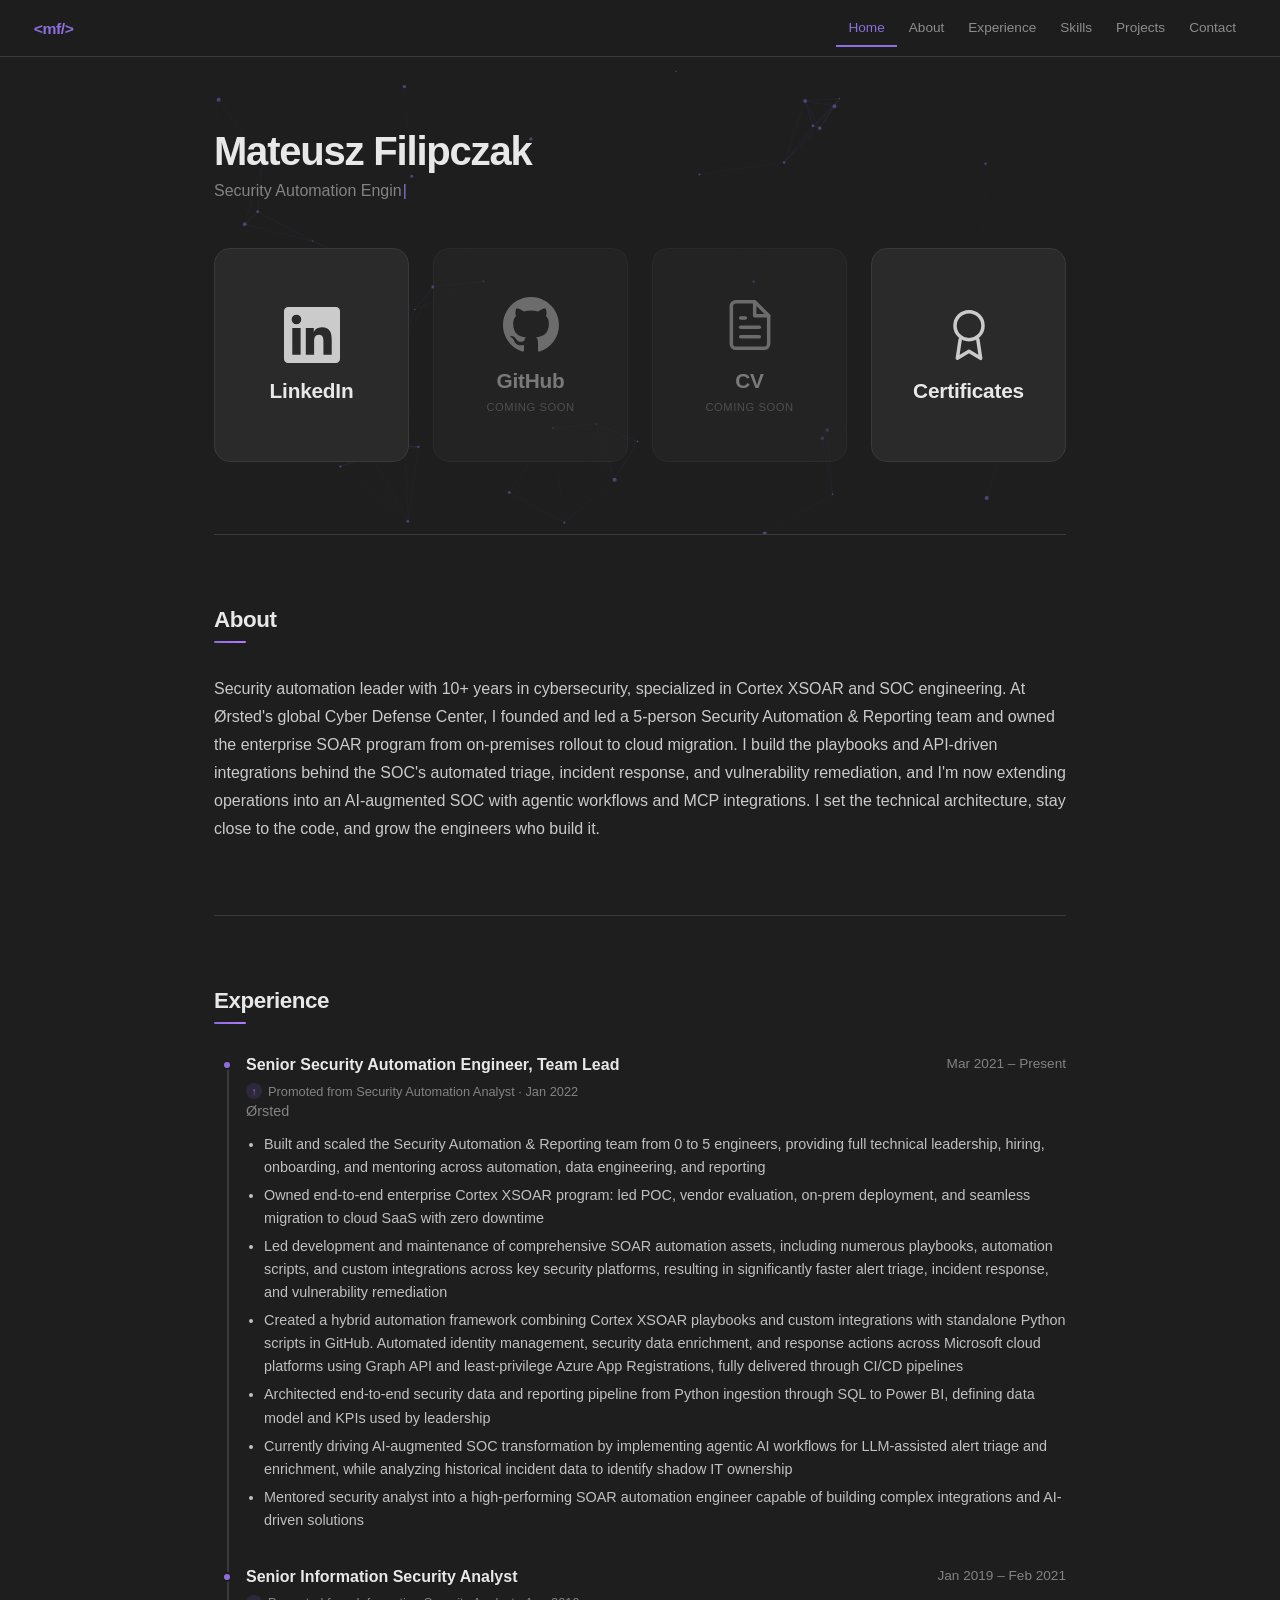
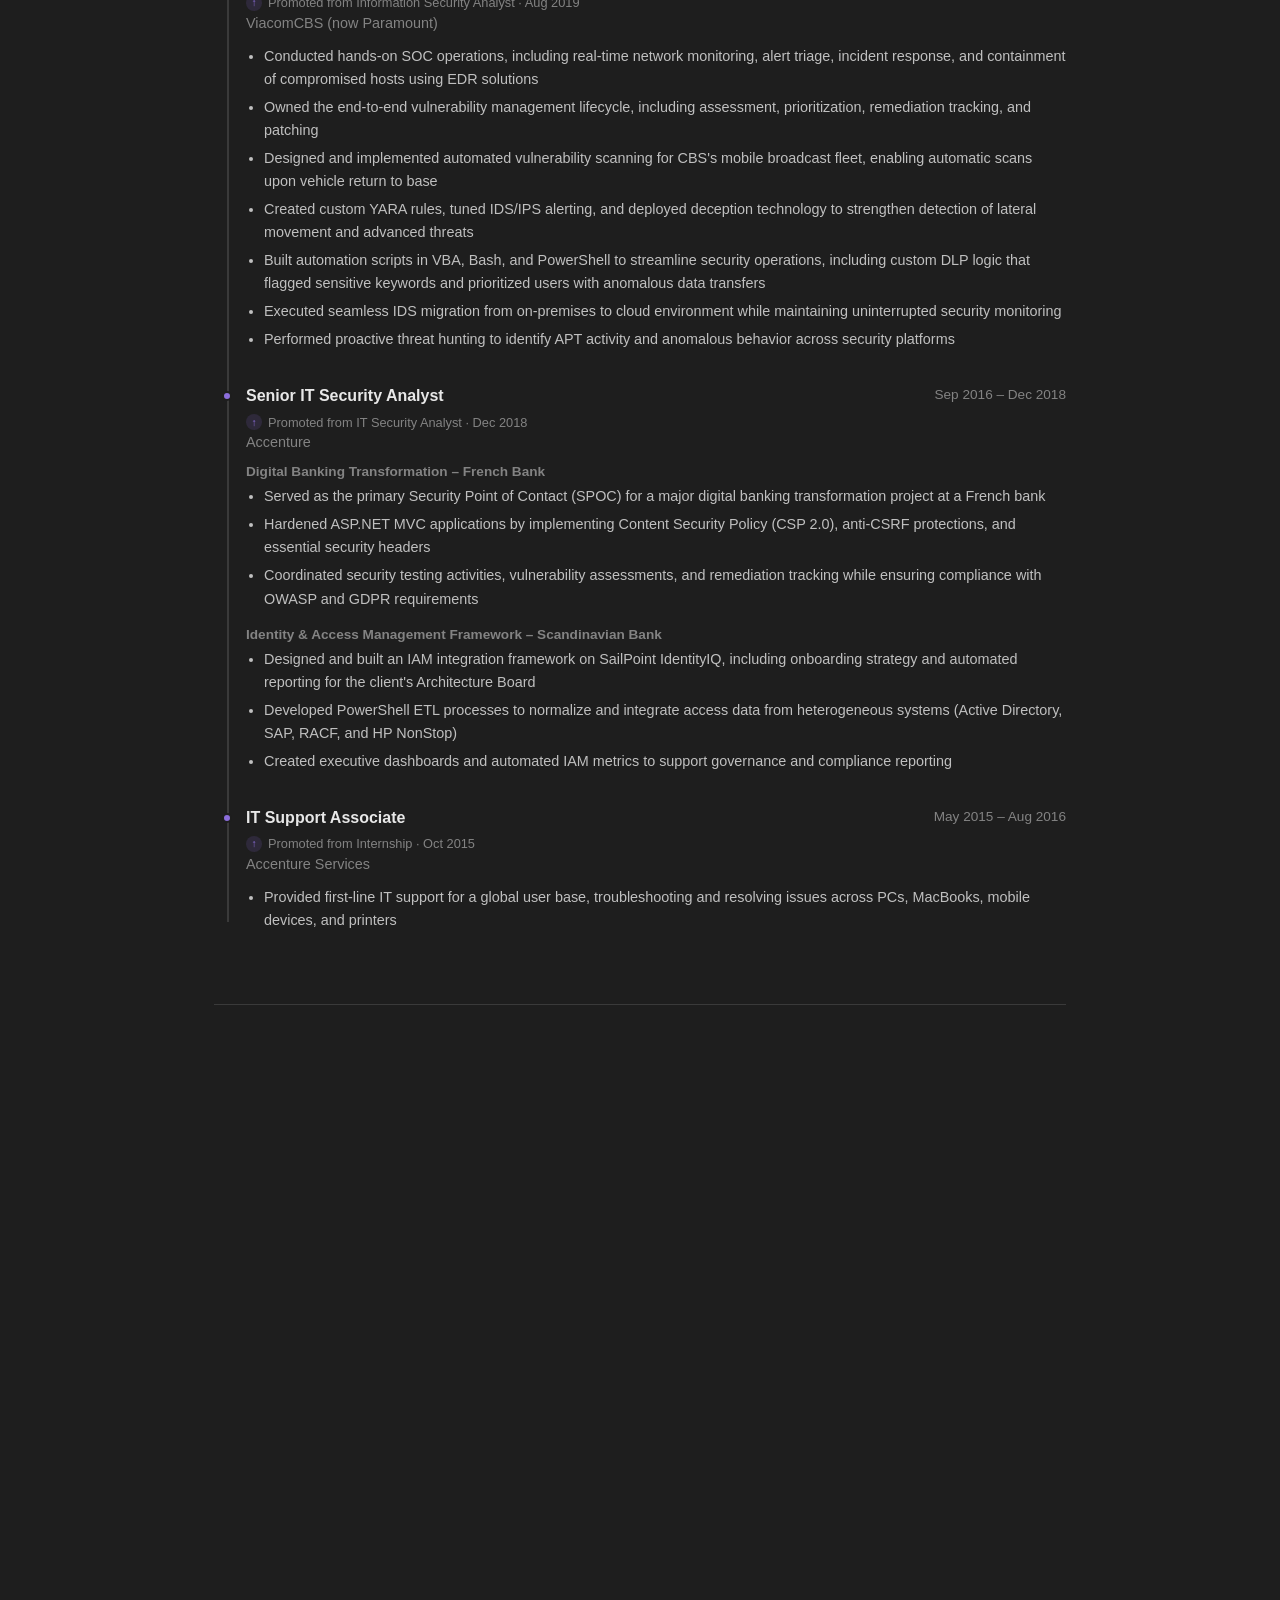
==== commit 178c8a4e: "Use native smooth scroll for nav (snappier, no start lag) The custom rAF tween started with a percep" ====
--- a/index.html
+++ b/index.html
@@ -405,25 +405,12 @@
     document.documentElement.classList.add('touch');
   }, { once: true, passive: true });
 
-  // Custom smooth scroll with a controlled duration, so the active highlight
-  // sweeps cleanly through each section in turn as the page scrolls (the
-  // scrollspy updates on every scroll frame). 72px = sections' scroll-margin-top.
+  // Native smooth scroll — begins immediately (no JS ramp-up frame, no per-frame
+  // layout reads), and the scrollspy still sweeps the active highlight through
+  // each section as it scrolls. 72px = sections' scroll-margin-top.
   function smoothScrollTo(targetEl) {
-    const startY = window.scrollY;
-    // Estimate distance for the duration; the actual target is re-read every
-    // frame below so `content-visibility: auto` sections (whose off-screen
-    // height is only estimated) self-correct as they render during the scroll.
-    const estTargetY = Math.max(0, startY + targetEl.getBoundingClientRect().top - 72);
-    const duration = Math.min(667, Math.max(300, Math.abs(estTargetY - startY) * 0.30));
-    const ease = t => 1 - Math.pow(1 - t, 3);   // easeOutCubic — fast start, no ramp-up lag
-    const start = performance.now();            // start timing now so the first frame already moves
-    function step(now) {
-      const t = Math.min(1, (now - start) / duration);
-      const targetY = Math.max(0, window.scrollY + targetEl.getBoundingClientRect().top - 72);
-      window.scrollTo(0, startY + (targetY - startY) * ease(t));
-      if (t < 1) requestAnimationFrame(step);
-    }
-    requestAnimationFrame(step);
+    const top = Math.max(0, targetEl.getBoundingClientRect().top + window.scrollY - 72);
+    window.scrollTo({ top, behavior: 'smooth' });
   }
 
   // Scroll without adding hash to URL
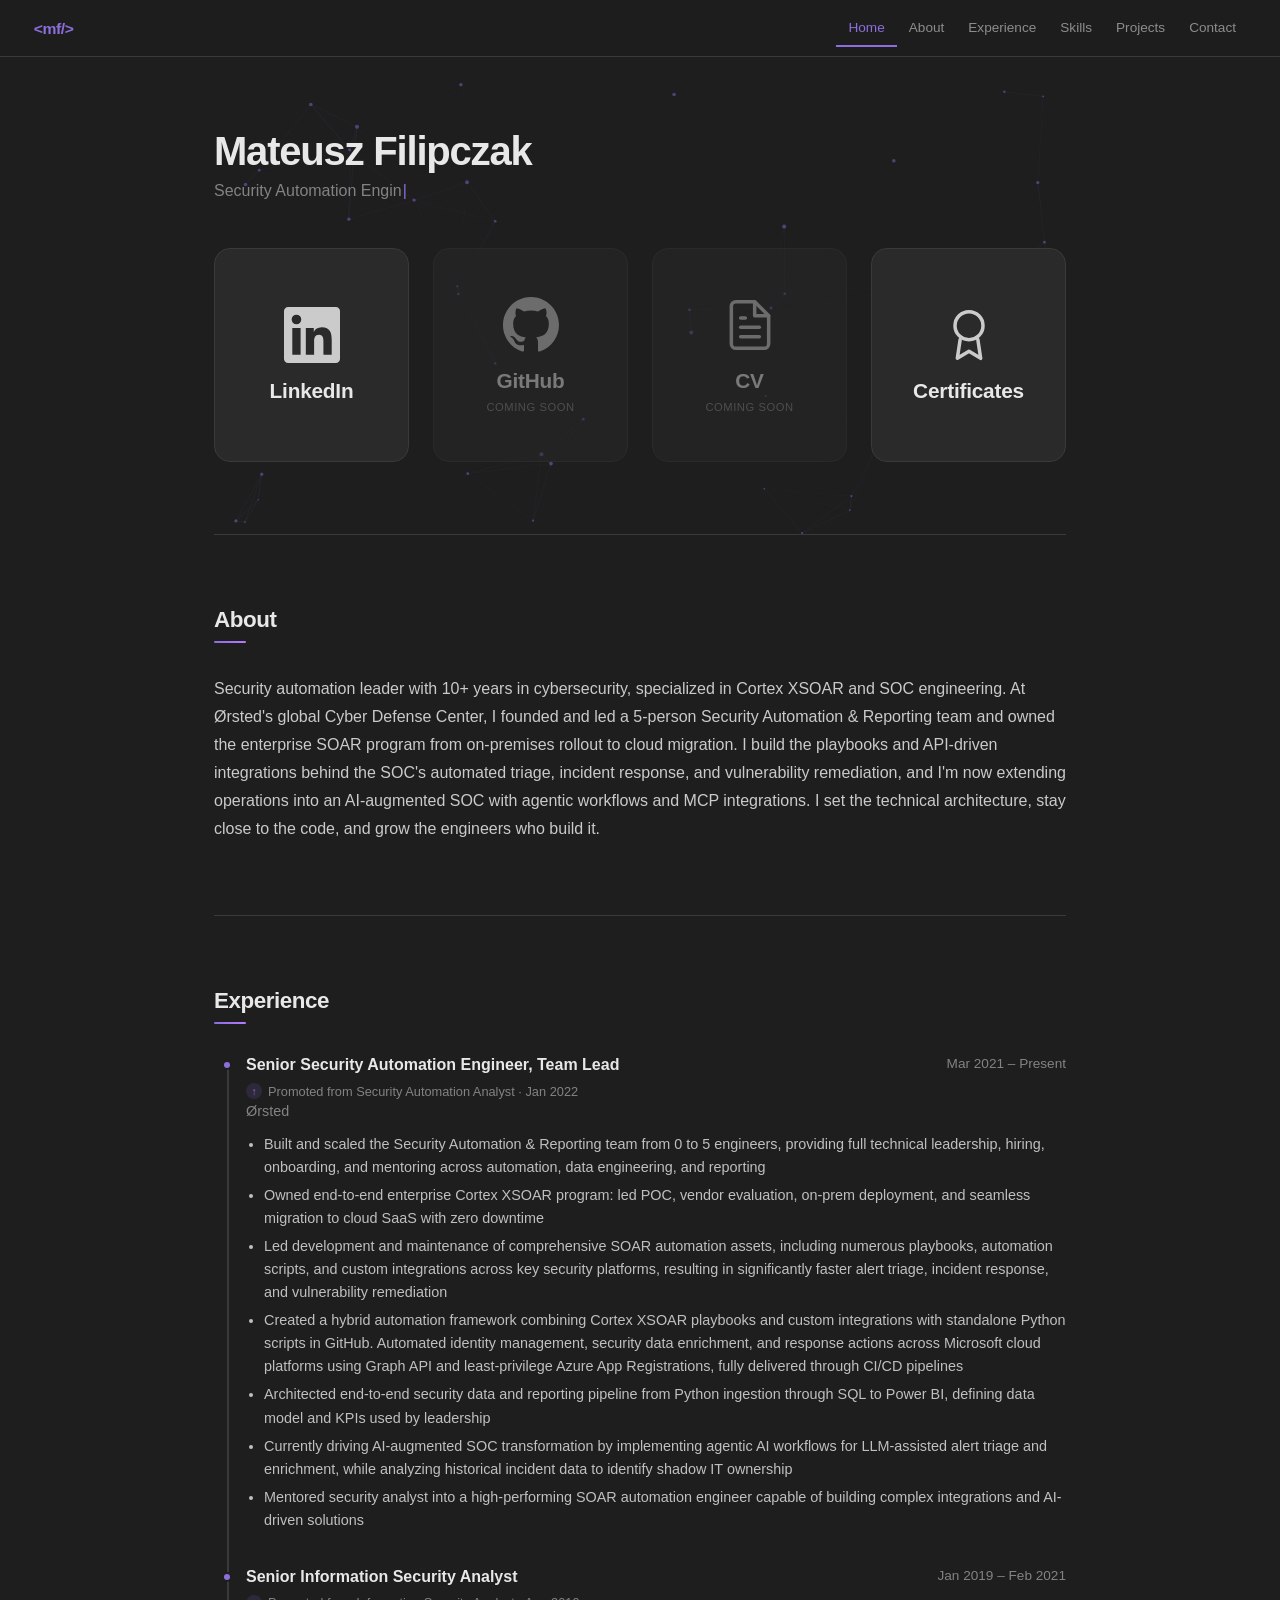
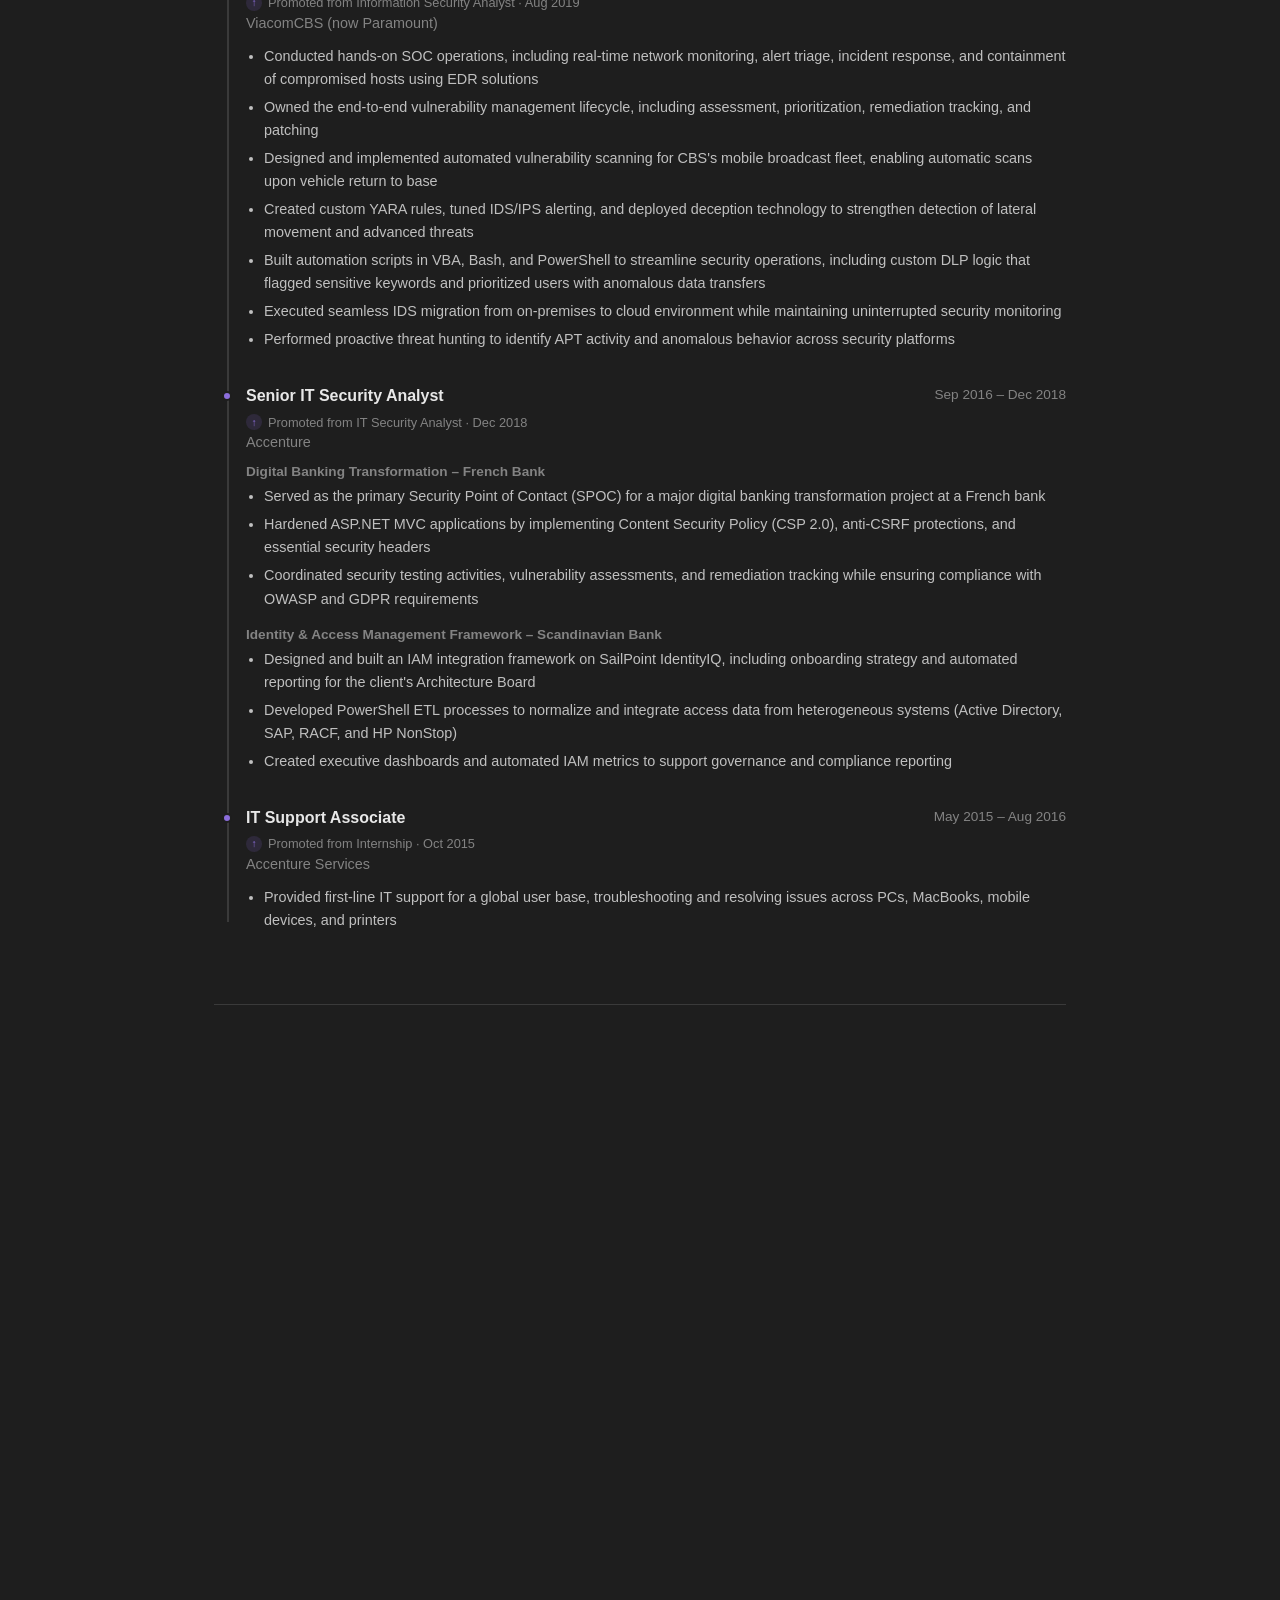
==== commit 5f78e299: "Extract shared header nav into assets/nav.js Both pages duplicated the nav behavior (hamburger, smoo" ====
--- a/index.html
+++ b/index.html
@@ -378,115 +378,7 @@
 
 <script src="assets/particles.js"></script>
 <script>
-  // Logo scrolls back to the top (same target as the Home link).
-  const brandLogo = document.querySelector('.brand-logo');
-  if (brandLogo) {
-    brandLogo.addEventListener('click', e => {
-      e.preventDefault();
-      const home = document.getElementById('home');
-      if (home) smoothScrollTo(home); else window.scrollTo({ top: 0, behavior: 'smooth' });
-    });
-  }
-
-  const navLinks = document.querySelectorAll('.nav-link');
-  const sections = document.querySelectorAll('section[id]');
-  const siteNav = document.querySelector('.site-nav');
-  const navToggle = document.querySelector('.nav-toggle');
-  const headerInner = document.querySelector('.header-inner');
-
-  navToggle.addEventListener('click', () => {
-    const open = siteNav.classList.toggle('nav-open');
-    navToggle.setAttribute('aria-expanded', open ? 'true' : 'false');
-  });
-
-  // Mark the page as touch-driven on the first touch so hover styles (which
-  // iPadOS leaves "stuck" after a tap) can be disabled via html:not(.touch).
-  window.addEventListener('touchstart', () => {
-    document.documentElement.classList.add('touch');
-  }, { once: true, passive: true });
-
-  // Native smooth scroll — begins immediately (no JS ramp-up frame, no per-frame
-  // layout reads), and the scrollspy still sweeps the active highlight through
-  // each section as it scrolls. 72px = sections' scroll-margin-top.
-  function smoothScrollTo(targetEl) {
-    const top = Math.max(0, targetEl.getBoundingClientRect().top + window.scrollY - 72);
-    window.scrollTo({ top, behavior: 'smooth' });
-  }
-
-  // Scroll without adding hash to URL
-  navLinks.forEach(link => {
-    link.addEventListener('click', e => {
-      e.preventDefault();
-      siteNav.classList.remove('nav-open');
-      navToggle.setAttribute('aria-expanded', 'false');
-      const target = document.querySelector(link.getAttribute('href'));
-      if (target) {
-        navIntentId = target.id;
-        smoothScrollTo(target);
-        requestActiveUpdate();
-      }
-    });
-  });
-
-  // Highlight the nav link for the section currently at the top of the viewport.
-  // A scroll-position check (rather than an IntersectionObserver detection band)
-  // so a short last section like Contact highlights correctly even though it can
-  // never reach the middle of a tall viewport.
-  let activeLinkId = null;
-  const setActiveLink = (id) => {
-    if (id === activeLinkId) return;            // nothing changed; skip per-frame churn
-    activeLinkId = id;
-    navLinks.forEach(l => l.classList.toggle('active', l.getAttribute('href') === `#${id}`));
-    // iOS Safari sits the header on a backdrop-filter compositing layer and does
-    // NOT repaint it when only a class changes — so each previously-active tab's
-    // underline stays painted ("ghosts"), making several tabs look highlighted.
-    // Nudging a transform on the inner bar forces a recomposite that clears them.
-    if (headerInner) {
-      headerInner.style.transform = 'translateZ(0)';
-      requestAnimationFrame(() => { headerInner.style.transform = ''; });
-    }
-  };
-  // Reference line just below the sticky header; the active section is normally
-  // the last one whose top has scrolled above it.
-  const ACTIVE_OFFSET = 100;
-  const lastSectionId = sections.length ? sections[sections.length - 1].id : null;
-  // When the page is pinned at the bottom, the trailing sections (Projects,
-  // Contact) share the same scroll position and can't reach the reference line,
-  // so geometry alone can't tell them apart. Honor whichever the user navigated
-  // to there; a real (manual) scroll — which a programmatic smooth scroll does
-  // not produce — clears that intent so manual scrolling resolves normally.
-  let navIntentId = null;
-  const atPageBottom = () => {
-    const docHeight = document.documentElement.scrollHeight;
-    // require an actually-scrollable page, else a viewport taller than the whole
-    // page would always look "at the bottom" and wrongly highlight the last section
-    return docHeight > window.innerHeight &&
-      window.innerHeight + Math.ceil(window.scrollY) >= docHeight - 2;
-  };
-
-  let activeTicking = false;
-  const updateActiveLink = () => {
-    activeTicking = false;
-    if (atPageBottom()) {
-      setActiveLink(navIntentId || lastSectionId);
-      return;
-    }
-    let current = sections.length ? sections[0].id : null;
-    sections.forEach(s => {
-      if (s.getBoundingClientRect().top <= ACTIVE_OFFSET) current = s.id;
-    });
-    if (current) setActiveLink(current);
-  };
-  const requestActiveUpdate = () => {
-    if (activeTicking) return;
-    activeTicking = true;
-    requestAnimationFrame(updateActiveLink);
-  };
-  window.addEventListener('scroll', requestActiveUpdate, { passive: true });
-  window.addEventListener('resize', requestActiveUpdate);
-  ['wheel', 'touchmove', 'keydown'].forEach(ev =>
-    window.addEventListener(ev, () => { navIntentId = null; }, { passive: true }));
-  updateActiveLink();
+  // Header nav (logo, hamburger, smooth scroll, scrollspy) lives in assets/nav.js
 
   const animObserver = new IntersectionObserver((entries) => {
     entries.forEach(entry => {
@@ -788,6 +680,7 @@
     }
   }
 </script>
+<script src="assets/nav.js"></script>
 
 </body>
 </html>
